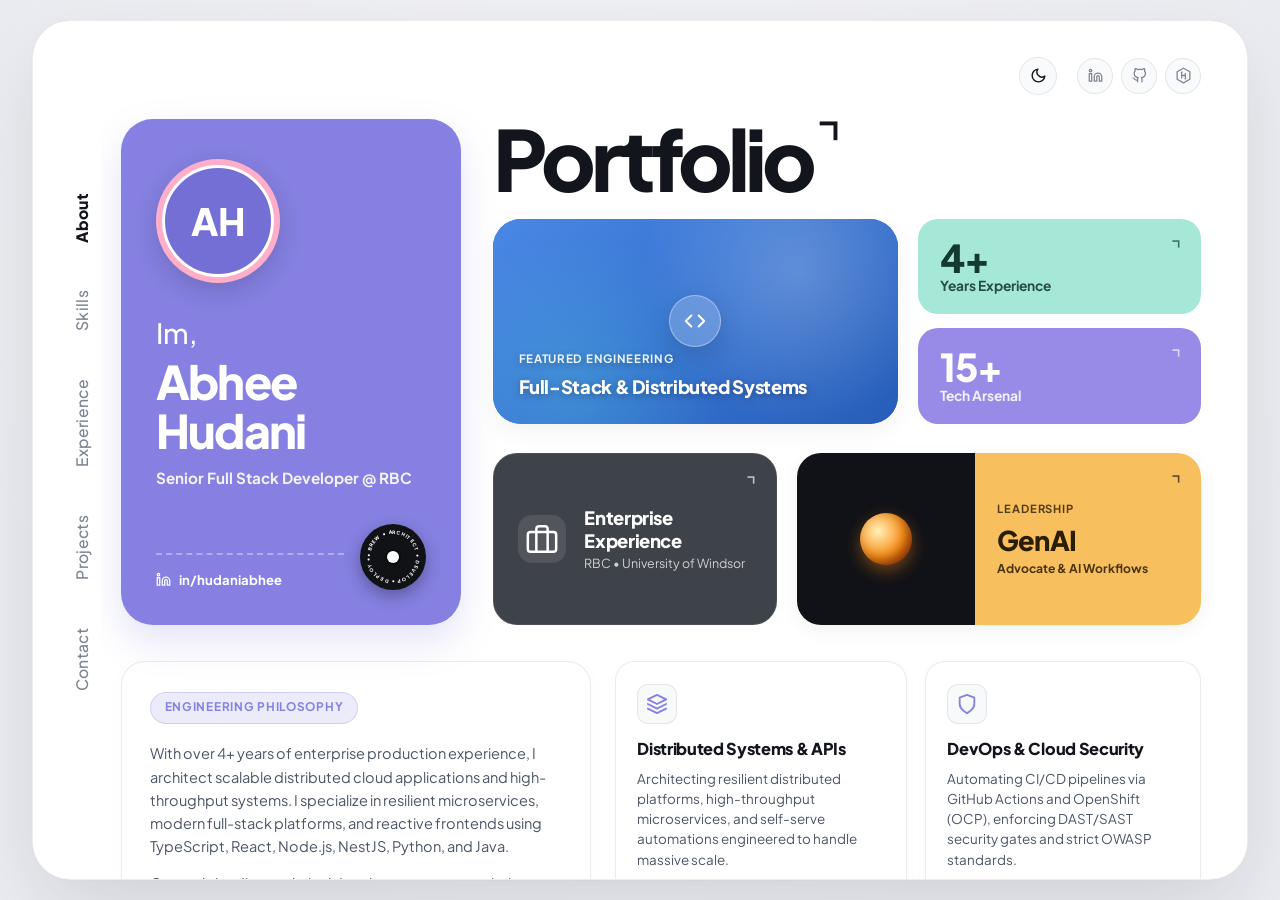
==== index.html @ 09b118ee "feat: add HackerRank profile link and badge across site and documentation" ====
<!DOCTYPE html>
<html lang="en" data-theme="light">

<head>
  <meta charset="UTF-8">
  <meta name="viewport" content="width=device-width, initial-scale=1.0">
  <title>Abhee Hudani | Senior Full Stack Developer &amp; Cloud Architect</title>
  <meta name="description"
    content="Senior Full Stack Developer at RBC specializing in TypeScript/JavaScript, Python &amp; Java, building resilient architectures with React, NestJS, Node.js, and GenAI.">
  <meta name="keywords"
    content="Abhee Hudani, Senior Full Stack Developer, RBC, JavaScript, TypeScript, Python, Java, React, NestJS, Node.js, Next.js, React Native, Expo, Spring Boot, AWS, OCP, GenAI, Portfolio">
  <meta name="author" content="Abhee Hudani">
  <meta name="theme-color" content="#eaebf0">

  <!-- Indexing & Robots Directives -->
  <meta name="robots" content="index, follow, max-image-preview:large, max-snippet:-1, max-video-preview:-1">
  <meta name="googlebot" content="index, follow">
  <meta name="google-site-verification" content="r7Oj7GMQ4J60oRsqwlWJ5gAlSkff29bNvekAiJ1TY_Y">

  <!-- Geographic & Localization Meta (Local SEO: Toronto, ON, Canada) -->
  <meta name="geo.region" content="CA-ON">
  <meta name="geo.placename" content="Toronto">
  <meta name="geo.position" content="43.6532;-79.3832">
  <meta name="ICBM" content="43.6532, -79.3832">

  <!-- Security & Referrer Policy -->
  <meta name="referrer" content="strict-origin-when-cross-origin">

  <!-- Canonical URL -->
  <link rel="canonical" href="https://novartus.github.io/">

  <!-- Favicons & Manifest -->
  <link rel="icon" type="image/x-icon" href="favicon.ico">
  <link rel="apple-touch-icon" href="static/og.png">
  <link rel="manifest" href="manifest.json">

  <!-- Open Graph / Facebook / LinkedIn / WhatsApp -->
  <meta property="og:site_name" content="Abhee Hudani Portfolio">
  <meta property="og:locale" content="en_US">
  <meta property="og:title" content="Abhee Hudani | Senior Full Stack Developer &amp; Cloud Architect">
  <meta property="og:description"
    content="Senior Full Stack Developer at RBC specializing in TypeScript/JavaScript, Python &amp; Java. Expert in React, NestJS, Node.js, distributed systems, and GenAI.">
  <meta property="og:type" content="website">
  <meta property="og:url" content="https://novartus.github.io/">
  <meta property="og:image" content="https://novartus.github.io/static/og.png">
  <meta property="og:image:secure_url" content="https://novartus.github.io/static/og.png">
  <meta property="og:image:type" content="image/png">
  <meta property="og:image:width" content="1200">
  <meta property="og:image:height" content="551">
  <meta property="og:image:alt" content="Abhee Hudani - Senior Full Stack Developer Portfolio">

  <!-- Twitter Card -->
  <meta name="twitter:card" content="summary_large_image">
  <meta property="twitter:domain" content="novartus.github.io">
  <meta property="twitter:url" content="https://novartus.github.io/">
  <meta name="twitter:title" content="Abhee Hudani | Senior Full Stack Developer &amp; Cloud Architect">
  <meta name="twitter:description"
    content="Senior Full Stack Developer at RBC specializing in TypeScript/JavaScript, Python &amp; Java. Expert in React, NestJS, Node.js, distributed systems, and GenAI.">
  <meta name="twitter:image" content="https://novartus.github.io/static/og.png">
  <meta name="twitter:image:alt" content="Abhee Hudani - Senior Full Stack Developer Portfolio">

  <!-- Stylesheet -->
  <link rel="stylesheet" href="css/styles.css">

  <!-- Structured Data (JSON-LD Schemas) -->
  <script type="application/ld+json">
    [
      {
        "@context": "https://schema.org",
        "@type": "Person",
        "@id": "https://novartus.github.io/#person",
        "name": "Abhee Hudani",
        "givenName": "Abhee",
        "familyName": "Hudani",
        "url": "https://novartus.github.io",
        "image": "https://novartus.github.io/static/og.png",
        "jobTitle": "Senior Full Stack Developer",
        "description": "Senior Full Stack Developer at RBC specializing in TypeScript/JavaScript, Python & Java, building resilient architectures with React, NestJS, Node.js, and GenAI.",
        "worksFor": {
          "@type": "Organization",
          "name": "Royal Bank of Canada",
          "url": "https://www.rbc.com"
        },
        "alumniOf": {
          "@type": "CollegeOrUniversity",
          "name": "University of Windsor",
          "url": "https://www.uwindsor.ca"
        },
        "address": {
          "@type": "PostalAddress",
          "addressLocality": "Toronto",
          "addressRegion": "ON",
          "addressCountry": "CA"
        },
        "homeLocation": {
          "@type": "Place",
          "name": "Toronto, Ontario, Canada"
        },
        "knowsAbout": [
          "JavaScript",
          "TypeScript",
          "Python",
          "Java",
          "React",
          "NestJS",
          "Node.js",
          "React Native",
          "Expo",
          "Next.js",
          "Spring Boot",
          "Flask",
          "AWS",
          "OCP",
          "Docker",
          "Kubernetes",
          "GenAI",
          "Gemini Nano",
          "MySQL",
          "PostgreSQL",
          "MongoDB",
          "Redis",
          "REST APIs",
          "GraphQL",
          "Android Health Connect"
        ],
        "sameAs": [
          "https://github.com/novartus",
          "https://linkedin.com/in/hudaniabhee",
          "https://www.hackerrank.com/profile/Novartus"
        ]
      },
      {
        "@context": "https://schema.org",
        "@type": "WebSite",
        "@id": "https://novartus.github.io/#website",
        "name": "Abhee Hudani | Senior Full Stack Developer",
        "url": "https://novartus.github.io",
        "description": "Portfolio of Abhee Hudani, Senior Full Stack Developer at RBC specializing in scalable enterprise platforms, cloud architecture, and on-device AI.",
        "publisher": {
          "@id": "https://novartus.github.io/#person"
        }
      },
      {
        "@context": "https://schema.org",
        "@type": "ProfilePage",
        "@id": "https://novartus.github.io/#profilepage",
        "url": "https://novartus.github.io",
        "name": "Abhee Hudani - Portfolio",
        "mainEntity": {
          "@id": "https://novartus.github.io/#person"
        }
      },
      {
        "@context": "https://schema.org",
        "@type": "BreadcrumbList",
        "itemListElement": [
          {
            "@type": "ListItem",
            "position": 1,
            "name": "About",
            "item": "https://novartus.github.io/#about"
          },
          {
            "@type": "ListItem",
            "position": 2,
            "name": "Skills",
            "item": "https://novartus.github.io/#skills"
          },
          {
            "@type": "ListItem",
            "position": 3,
            "name": "Experience",
            "item": "https://novartus.github.io/#experience"
          },
          {
            "@type": "ListItem",
            "position": 4,
            "name": "Projects",
            "item": "https://novartus.github.io/#projects"
          },
          {
            "@type": "ListItem",
            "position": 5,
            "name": "Contact",
            "item": "https://novartus.github.io/#contact"
          }
        ]
      },
      {
        "@context": "https://schema.org",
        "@type": "ItemList",
        "name": "Featured Engineering Projects",
        "itemListElement": [
          {
            "@type": "ListItem",
            "position": 1,
            "item": {
              "@type": "SoftwareApplication",
              "name": "Odin-Eye",
              "url": "https://odin-eye.netlify.app/",
              "operatingSystem": "Android",
              "applicationCategory": "HealthApplication",
              "description": "Centralized personal health hub for Android aggregating live biometrics from wearables and Health Connect with on-device Gemini Nano AI coaching.",
              "author": {
                "@id": "https://novartus.github.io/#person"
              }
            }
          },
          {
            "@type": "ListItem",
            "position": 2,
            "item": {
              "@type": "WebApplication",
              "name": "KyberFlow Pro",
              "url": "https://kyberflow.netlify.app/",
              "applicationCategory": "ProductivityApplication",
              "description": "Collaborative task management tool for enterprise remote teams featuring real-time websocket updates, Redux state, and offline support.",
              "author": {
                "@id": "https://novartus.github.io/#person"
              }
            }
          },
          {
            "@type": "ListItem",
            "position": 3,
            "item": {
              "@type": "WebApplication",
              "name": "Hermex",
              "url": "https://hermex-terminal.netlify.app/",
              "applicationCategory": "FinanceApplication",
              "description": "Institutional-grade, zero-backend market analytics and high-frequency trading terminal running 100% client-side with real-time sub-100ms L2 limit order book matching, Kyle's Lambda slippage, and Web Worker quant simulations.",
              "author": {
                "@id": "https://novartus.github.io/#person"
              }
            }
          }
        ]
      }
    ]
  </script>

  <!-- Performance & Fonts Preconnect / DNS-Prefetch -->
  <link rel="preconnect" href="https://fonts.googleapis.com">
  <link rel="preconnect" href="https://fonts.gstatic.com" crossorigin>
  <link rel="dns-prefetch" href="https://fonts.googleapis.com">
  <link rel="dns-prefetch" href="https://fonts.gstatic.com">
  <link
    href="https://fonts.googleapis.com/css2?family=Inter:wght@300;400;500;600;700;800&family=Plus+Jakarta+Sans:wght@500;600;700;800;900&display=swap"
    rel="stylesheet">
</head>

<body>
  <!-- Accessibility Skip Link -->
  <a href="#app-viewport" class="skip-to-content">Skip to content</a>

  <div class="app-stage">
    <div class="app-board">

      <!-- ==========================================================================
           SEAMLESS LEFT VERTICAL NAVIGATION (NO BORDERS, NO BACKGROUND - EXACT REFERENCE)
           ========================================================================== -->
      <aside class="seamless-sidebar" aria-label="Section Navigation">
        <nav class="seamless-nav">
          <a href="#about" class="nav-vertical-link active" data-view="view-about" role="tab"
            aria-selected="true">About</a>
          <a href="#skills" class="nav-vertical-link" data-view="view-skills" role="tab"
            aria-selected="false">Skills</a>
          <a href="#experience" class="nav-vertical-link" data-view="view-experience" role="tab"
            aria-selected="false">Experience</a>
          <a href="#projects" class="nav-vertical-link" data-view="view-projects" role="tab"
            aria-selected="false">Projects</a>
          <a href="#contact" class="nav-vertical-link" data-view="view-contact" role="tab"
            aria-selected="false">Contact</a>
        </nav>
      </aside>

      <!-- Mobile Floating Header -->
      <header class="mobile-app-header">
        <div class="mobile-brand">
          <span class="monogram-text">AH</span>
          <span class="mobile-name">Abhee Hudani</span>
        </div>
        <div class="mobile-header-actions">
          <button class="theme-toggle mobile-theme-btn" aria-label="Toggle theme">
            <svg class="sun-icon" width="18" height="18" viewBox="0 0 24 24" fill="none" stroke="currentColor"
              stroke-width="2">
              <circle cx="12" cy="12" r="5"></circle>
              <line x1="12" y1="1" x2="12" y2="3"></line>
              <line x1="12" y1="21" x2="12" y2="23"></line>
              <line x1="4.22" y1="4.22" x2="5.64" y2="5.64"></line>
              <line x1="18.36" y1="18.36" x2="19.78" y2="19.78"></line>
              <line x1="1" y1="12" x2="3" y2="12"></line>
              <line x1="21" y1="12" x2="23" y2="12"></line>
            </svg>
            <svg class="moon-icon" width="18" height="18" viewBox="0 0 24 24" fill="none" stroke="currentColor"
              stroke-width="2">
              <path d="M21 12.79A9 9 0 1 1 11.21 3 7 7 0 0 0 21 12.79z"></path>
            </svg>
          </button>
          <a href="https://linkedin.com/in/hudaniabhee" target="_blank" rel="me noopener noreferrer"
            class="eyebrow-social-btn" aria-label="LinkedIn">
            <svg width="15" height="15" viewBox="0 0 24 24" fill="none" stroke="currentColor" stroke-width="2"
              stroke-linecap="round" stroke-linejoin="round">
              <path d="M16 8a6 6 0 0 1 6 6v7h-4v-7a2 2 0 0 0-2-2 2 2 0 0 0-2 2v7h-4v-7a6 6 0 0 1 6-6z"></path>
              <rect x="2" y="9" width="4" height="12"></rect>
              <circle cx="4" cy="4" r="2"></circle>
            </svg>
          </a>
          <a href="https://github.com/novartus" target="_blank" rel="me noopener noreferrer" class="eyebrow-social-btn"
            aria-label="GitHub">
            <svg width="15" height="15" viewBox="0 0 24 24" fill="none" stroke="currentColor" stroke-width="2"
              stroke-linecap="round" stroke-linejoin="round">
              <path
                d="M9 19c-5 1.5-5-2.5-7-3m14 6v-3.87a3.37 3.37 0 0 0-.94-2.61c3.14-.35 6.44-1.54 6.44-7A5.44 5.44 0 0 0 20 4.77 5.07 5.07 0 0 0 19.91 1S18.73.65 16 2.48a13.38 13.38 0 0 0-7 0C6.27.65 5.09 1 5.09 1A5.07 5.07 0 0 0 5 4.77a5.44 5.44 0 0 0-1.5 3.78c0 5.42 3.3 6.61 6.44 7A3.37 3.37 0 0 0 9 18.13V22">
              </path>
            </svg>
          </a>
          <a href="https://www.hackerrank.com/profile/Novartus" target="_blank" rel="me noopener noreferrer"
            class="eyebrow-social-btn" aria-label="HackerRank" title="HackerRank Profile">
            <svg width="17" height="17" viewBox="0 0 24 24" fill="none" stroke="currentColor" stroke-width="1.8"
              stroke-linecap="round" stroke-linejoin="round">
              <path d="M12 1.7 L21 6.8 V17.2 L12 22.4 L3 17.2 V6.8 Z"></path>
              <path d="M9.4 6 L11.1 7.7 H10.3 V11.1 H13.7 V8.6 H15.4 V16.3 H16.3 L14.6 18 L12.9 16.3 H13.7 V12.9 H10.3 V16.3 H8.6 V7.7 H7.7 Z" fill="currentColor" stroke="none"></path>
            </svg>
          </a>
        </div>
      </header>

      <!-- ==========================================================================
           RIGHT CONTENT WORKSPACE (SCROLLABLE VIEWPORT)
           ========================================================================== -->
      <main class="app-viewport" id="app-viewport">

        <!-- ========================================================================
             VIEW 1: ABOUT (OVERVIEW - Directly Inspired by Reference Composition)
             ======================================================================== -->
        <section class="view-panel active" id="view-about" role="tabpanel" aria-labelledby="tab-about">
          <div class="view-container">

            <!-- Top Eyebrow Section Pill & Utility Controls -->
            <div class="view-eyebrow-row">
              <div class="eyebrow-right">
                <button class="theme-toggle" id="theme-toggle" aria-label="Toggle Light and Dark Theme">
                  <svg class="sun-icon" xmlns="http://www.w3.org/2000/svg" viewBox="0 0 24 24" fill="none"
                    stroke="currentColor" stroke-width="2" stroke-linecap="round" stroke-linejoin="round">
                    <circle cx="12" cy="12" r="5"></circle>
                    <line x1="12" y1="1" x2="12" y2="3"></line>
                    <line x1="12" y1="21" x2="12" y2="23"></line>
                    <line x1="4.22" y1="4.22" x2="5.64" y2="5.64"></line>
                    <line x1="18.36" y1="18.36" x2="19.78" y2="19.78"></line>
                    <line x1="1" y1="12" x2="3" y2="12"></line>
                    <line x1="21" y1="12" x2="23" y2="12"></line>
                    <line x1="4.22" y1="19.78" x2="5.64" y2="18.36"></line>
                    <line x1="18.36" y1="5.64" x2="19.78" y2="4.22"></line>
                  </svg>
                  <svg class="moon-icon" xmlns="http://www.w3.org/2000/svg" viewBox="0 0 24 24" fill="none"
                    stroke="currentColor" stroke-width="2" stroke-linecap="round" stroke-linejoin="round">
                    <path d="M21 12.79A9 9 0 1 1 11.21 3 7 7 0 0 0 21 12.79z"></path>
                  </svg>
                </button>

                <div class="eyebrow-socials">
                  <a href="https://linkedin.com/in/hudaniabhee" target="_blank" rel="me noopener noreferrer"
                    class="eyebrow-social-btn" aria-label="LinkedIn">
                    <svg width="15" height="15" viewBox="0 0 24 24" fill="none" stroke="currentColor" stroke-width="2"
                      stroke-linecap="round" stroke-linejoin="round">
                      <path d="M16 8a6 6 0 0 1 6 6v7h-4v-7a2 2 0 0 0-2-2 2 2 0 0 0-2 2v7h-4v-7a6 6 0 0 1 6-6z"></path>
                      <rect x="2" y="9" width="4" height="12"></rect>
                      <circle cx="4" cy="4" r="2"></circle>
                    </svg>
                  </a>
                  <a href="https://github.com/novartus" target="_blank" rel="me noopener noreferrer"
                    class="eyebrow-social-btn" aria-label="GitHub">
                    <svg width="15" height="15" viewBox="0 0 24 24" fill="none" stroke="currentColor" stroke-width="2"
                      stroke-linecap="round" stroke-linejoin="round">
                      <path
                        d="M9 19c-5 1.5-5-2.5-7-3m14 6v-3.87a3.37 3.37 0 0 0-.94-2.61c3.14-.35 6.44-1.54 6.44-7A5.44 5.44 0 0 0 20 4.77 5.07 5.07 0 0 0 19.91 1S18.73.65 16 2.48a13.38 13.38 0 0 0-7 0C6.27.65 5.09 1 5.09 1A5.07 5.07 0 0 0 5 4.77a5.44 5.44 0 0 0-1.5 3.78c0 5.42 3.3 6.61 6.44 7A3.37 3.37 0 0 0 9 18.13V22">
                      </path>
                    </svg>
                  </a>
                  <a href="https://www.hackerrank.com/profile/Novartus" target="_blank" rel="me noopener noreferrer"
                    class="eyebrow-social-btn" aria-label="HackerRank" title="HackerRank Profile">
                    <svg width="17" height="17" viewBox="0 0 24 24" fill="none" stroke="currentColor" stroke-width="1.8"
                      stroke-linecap="round" stroke-linejoin="round">
                      <path d="M12 1.7 L21 6.8 V17.2 L12 22.4 L3 17.2 V6.8 Z"></path>
                      <path d="M9.4 6 L11.1 7.7 H10.3 V11.1 H13.7 V8.6 H15.4 V16.3 H16.3 L14.6 18 L12.9 16.3 H13.7 V12.9 H10.3 V16.3 H8.6 V7.7 H7.7 Z" fill="currentColor" stroke="none"></path>
                    </svg>
                  </a>
                </div>
              </div>
            </div>

            <!-- Main Layout Grid: Left Profile Card + Right Bento Grid -->
            <div class="overview-main-grid">

              <!-- Left Hero Profile Card (Lilac / Purple Signature from Reference) -->
              <div class="overview-profile-card">
                <div class="profile-card-header">
                  <div class="avatar-concentric-wrap">
                    <div class="avatar-ring-outer">
                      <div class="avatar-ring-inner">
                        <span class="avatar-monogram" aria-label="Abhee Hudani">AH</span>
                      </div>
                    </div>
                  </div>
                </div>

                <div class="profile-card-content">
                  <span class="profile-greeting">Im,</span>
                  <h1 class="profile-name">Abhee<br>Hudani</h1>
                  <p class="profile-designation">Senior Full Stack Developer @ RBC</p>
                </div>

                <div class="profile-card-footer">
                  <div class="profile-footer-left">
                    <div class="profile-dashed-line"></div>
                    <a href="https://linkedin.com/in/hudaniabhee" target="_blank" rel="me noopener noreferrer"
                      class="profile-email-badge" aria-label="LinkedIn Profile">
                      <svg width="15" height="15" viewBox="0 0 24 24" fill="none" stroke="currentColor" stroke-width="2"
                        stroke-linecap="round" stroke-linejoin="round">
                        <path d="M16 8a6 6 0 0 1 6 6v7h-4v-7a2 2 0 0 0-2-2 2 2 0 0 0-2 2v7h-4v-7a6 6 0 0 1 6-6z"></path>
                        <rect x="2" y="9" width="4" height="12"></rect>
                        <circle cx="4" cy="4" r="2"></circle>
                      </svg>
                      <span>in/hudaniabhee</span>
                    </a>
                  </div>

                  <!-- Rotating Circular Vinyl Disc Record Badge from Reference -->
                  <div class="rotating-vinyl-badge" aria-hidden="true">
                    <div class="vinyl-disc">
                      <svg class="stamp-svg" viewBox="0 0 100 100">
                        <path id="vinylStampPath" d="M 50, 50 m -35, 0 a 35,35 0 1,1 70,0 a 35,35 0 1,1 -70,0"
                          fill="none" />
                        <text>
                          <textPath href="#vinylStampPath" startOffset="0%">
                            • BREW • ARCHITECT • DEVELOP • DEPLOY •
                          </textPath>
                        </text>
                      </svg>
                      <div class="vinyl-center-hole"></div>
                    </div>
                  </div>
                </div>
              </div>

              <!-- Right Column: Editorial Title + Bento Cards -->
              <div class="overview-content-column">

                <!-- Grand Editorial Header -->
                <div class="overview-editorial-header">
                  <div class="editorial-title-row">
                    <h2 class="editorial-title">Portfolio<span class="title-arrow-symbol switch-tab-btn"
                        data-view="view-projects" role="button" aria-label="View Projects">⌝</span></h2>
                  </div>
                </div>

                <!-- Flowing Bento Highlights Grid (Matching Reference Geometry) -->
                <div class="overview-bento-grid">

                  <!-- Bento Item 1: Large Visual Showcase Card (like the Flamingo card in reference) -->
                  <div class="bento-showcase-card switch-tab-btn" data-view="view-projects" role="button"
                    aria-label="Explore Projects">
                    <div class="corner-bracket-arrow">⌝</div>
                    <div class="showcase-visual-bg">
                      <div class="showcase-badge-center">
                        <div class="showcase-code-pill" aria-hidden="true">
                          <svg width="22" height="22" viewBox="0 0 24 24" fill="none" stroke="currentColor"
                            stroke-width="2.2" stroke-linecap="round" stroke-linejoin="round">
                            <polyline points="16 18 22 12 16 6"></polyline>
                            <polyline points="8 6 2 12 8 18"></polyline>
                          </svg>
                        </div>
                      </div>
                    </div>
                    <div class="showcase-card-footer">
                      <span class="showcase-tag">Featured Engineering</span>
                      <h3 class="showcase-title">Full-Stack &amp; Distributed Systems</h3>
                    </div>
                  </div>

                  <!-- Bento Item 2: Stacked Stat Cards (Mint & Purple) -->
                  <div class="bento-stats-column">
                    <!-- Stat Card A: 4+ Years Experience (Mint) -->
                    <button class="bento-stat-card card-mint switch-tab-btn" data-view="view-experience"
                      aria-label="Experience">
                      <div class="corner-bracket-arrow">⌝</div>
                      <div class="stat-inner-content">
                        <span class="bento-large-number" id="bento-exp-stat">4+</span>
                        <span class="bento-stat-label">Years Experience</span>
                      </div>
                    </button>

                    <!-- Stat Card B: 15+ Arsenal (Purple) -->
                    <button class="bento-stat-card card-purple switch-tab-btn" data-view="view-skills"
                      aria-label="Skills">
                      <div class="corner-bracket-arrow">⌝</div>
                      <div class="stat-inner-content">
                        <span class="bento-large-number">15+</span>
                        <span class="bento-stat-label">Tech Arsenal</span>
                      </div>
                    </button>
                  </div>

                  <!-- Bento Item 3: Dark Charcoal Employer Card (like Apple / Clients card in reference) -->
                  <button class="bento-client-card switch-tab-btn" data-view="view-experience"
                    aria-label="Royal Bank of Canada">
                    <div class="corner-bracket-arrow">⌝</div>
                    <div class="client-icon-wrap">
                      <svg width="34" height="34" viewBox="0 0 24 24" fill="none" stroke="currentColor"
                        stroke-width="1.75" stroke-linecap="round" stroke-linejoin="round">
                        <rect x="2" y="7" width="20" height="14" rx="2" ry="2"></rect>
                        <path d="M16 21V5a2 2 0 0 0-2-2h-4a2 2 0 0 0-2 2v16"></path>
                      </svg>
                    </div>
                    <div class="client-text-block">
                      <h3 class="client-card-title">Enterprise Experience</h3>
                      <p class="client-card-sub">RBC &bull; University of Windsor</p>
                    </div>
                  </button>

                  <!-- Bento Item 4: Dual Split Card (Black with 3D Sphere + Warm Golden Amber) -->
                  <div class="bento-dual-card switch-tab-btn" data-view="view-about" role="button"
                    aria-label="GenAI Advocate">
                    <div class="corner-bracket-arrow">⌝</div>
                    <div class="dual-black-segment">
                      <div class="sphere-3d" aria-hidden="true"></div>
                    </div>
                    <div class="dual-amber-segment">
                      <span class="dual-badge-pill">Leadership</span>
                      <h3 class="dual-amber-number">GenAI</h3>
                      <p class="dual-amber-label">Advocate &amp; AI Workflows</p>
                    </div>
                  </div>

                </div>

              </div>

            </div>

            <!-- Bottom Story & Focus Pillars Grid -->
            <div class="about-extended-grid">

              <!-- Main Narrative Card -->
              <div class="about-narrative-card">
                <div class="narrative-pill">Engineering Philosophy</div>
                <p>
                  With over <span id="exp-years">4+</span> years of enterprise production experience, I architect
                  scalable distributed cloud applications and high-throughput systems. I specialize in resilient
                  microservices, modern full-stack platforms, and reactive frontends using TypeScript, React, Node.js,
                  NestJS, Python, and Java.
                </p>
                <p>
                  Currently leading technical development across mission-critical enterprise platforms at <strong>Royal
                    Bank of Canada (RBC)</strong>, my work spans architecture, DevOps CI/CD automation, and strict OWASP
                  security standards. As an active <strong>GenAI Advocate</strong>, I champion AI-augmented workflows,
                  developer tooling, and modern web innovation.
                </p>
                <div class="narrative-footer-stats">
                  <div class="narrative-stat-item">
                    <span class="stat-value">4+ Yrs</span>
                    <span class="stat-desc">Production</span>
                  </div>
                  <div class="narrative-stat-item">
                    <span class="stat-value">Full Stack</span>
                    <span class="stat-desc">Cloud &amp; APIs</span>
                  </div>
                  <div class="narrative-stat-item">
                    <span class="stat-value">GenAI</span>
                    <span class="stat-desc">Advocate</span>
                  </div>
                </div>
              </div>

              <!-- 4 Mini Bento Focus Pillars -->
              <div class="about-pillars-grid">
                <div class="about-pillar-card">
                  <div class="pillar-icon">
                    <svg width="22" height="22" viewBox="0 0 24 24" fill="none" stroke="currentColor" stroke-width="2"
                      stroke-linecap="round" stroke-linejoin="round">
                      <polygon points="12 2 2 7 12 12 22 7 12 2"></polygon>
                      <polyline points="2 17 12 22 22 17"></polyline>
                      <polyline points="2 12 12 17 22 12"></polyline>
                    </svg>
                  </div>
                  <h4>Distributed Systems &amp; APIs</h4>
                  <p>Architecting resilient distributed platforms, high-throughput microservices, and self-serve
                    automations engineered to handle massive scale.</p>
                  <div class="pillar-tags">
                    <span class="pillar-tag">Distributed Systems</span>
                    <span class="pillar-tag">High-Scale APIs</span>
                  </div>
                </div>

                <div class="about-pillar-card">
                  <div class="pillar-icon">
                    <svg width="22" height="22" viewBox="0 0 24 24" fill="none" stroke="currentColor" stroke-width="2"
                      stroke-linecap="round" stroke-linejoin="round">
                      <path d="M12 22s8-4 8-10V5l-8-3-8 3v7c0 6 8 10 8 10z"></path>
                    </svg>
                  </div>
                  <h4>DevOps &amp; Cloud Security</h4>
                  <p>Automating CI/CD pipelines via GitHub Actions and OpenShift (OCP), enforcing DAST/SAST security
                    gates and strict OWASP standards.</p>
                  <div class="pillar-tags">
                    <span class="pillar-tag">OpenShift (OCP)</span>
                    <span class="pillar-tag">CI/CD &amp; OWASP</span>
                  </div>
                </div>

                <div class="about-pillar-card">
                  <div class="pillar-icon">
                    <svg width="22" height="22" viewBox="0 0 24 24" fill="none" stroke="currentColor" stroke-width="2"
                      stroke-linecap="round" stroke-linejoin="round">
                      <path
                        d="M12 2v4M12 18v4M4.93 4.93l2.83 2.83M16.24 16.24l2.83 2.83M2 12h4M18 12h4M4.93 19.07l2.83-2.83M16.24 7.76l2.83-2.83">
                      </path>
                    </svg>
                  </div>
                  <h4>GenAI Workflows &amp; Tooling</h4>
                  <p>Championing generative AI adoption and LLM developer tooling across teams to accelerate engineering
                    velocity and workflow automation.</p>
                  <div class="pillar-tags">
                    <span class="pillar-tag">GenAI Workflows</span>
                    <span class="pillar-tag">LLM Tooling</span>
                  </div>
                </div>

                <div class="about-pillar-card">
                  <div class="pillar-icon">
                    <svg width="22" height="22" viewBox="0 0 24 24" fill="none" stroke="currentColor" stroke-width="2"
                      stroke-linecap="round" stroke-linejoin="round">
                      <path d="M17 21v-2a4 4 0 0 0-4-4H5a4 4 0 0 0-4 4v2"></path>
                      <circle cx="9" cy="7" r="4"></circle>
                      <path d="M23 21v-2a4 4 0 0 0-3-3.87"></path>
                      <path d="M16 3.13a4 4 0 0 1 0 7.75"></path>
                    </svg>
                  </div>
                  <h4>Quality &amp; Custodianship</h4>
                  <p>Serving as application custodian upholding strict SonarQube zero-debt benchmarks, WCAG 2.1 AA
                    accessibility, and team mentorship.</p>
                  <div class="pillar-tags">
                    <span class="pillar-tag">SonarQube</span>
                    <span class="pillar-tag">WCAG 2.1 AA</span>
                  </div>
                </div>
              </div>

            </div>

          </div>
        </section>

        <!-- ========================================================================
             VIEW 2: SKILLS (TECHNICAL ARSENAL)
             ======================================================================== -->
        <section class="view-panel" id="view-skills" role="tabpanel" aria-labelledby="tab-skills">
          <div class="view-container">

            <div class="view-section-header">
              <h2 class="view-title">Skills<span class="title-arrow-symbol">⌝</span></h2>
              <p class="view-subtitle">Core languages, enterprise frameworks, distributed databases, and cloud
                infrastructure engineered for production reliability.</p>
            </div>

            <div class="skills-bento-grid">

              <!-- Card 1: Frontend Architecture -->
              <div class="skill-bento-card skill-card-frontend">
                <div class="skill-card-top">
                  <div class="skill-icon-circle icon-frontend">
                    <svg width="24" height="24" viewBox="0 0 24 24" fill="none" stroke="currentColor" stroke-width="2"
                      stroke-linecap="round" stroke-linejoin="round">
                      <rect x="2" y="3" width="20" height="14" rx="2" ry="2"></rect>
                      <line x1="8" y1="21" x2="16" y2="21"></line>
                      <line x1="12" y1="17" x2="12" y2="21"></line>
                    </svg>
                  </div>
                  <span class="skill-domain-pill">Client &amp; Mobile</span>
                </div>
                <h3>Frontend &amp; Mobile</h3>
                <p class="skill-domain-desc">Building resilient, accessible, and high-performance web and mobile
                  applications.</p>
                <div class="skill-pill-tags">
                  <span>React</span>
                  <span>React Native</span>
                  <span>Expo</span>
                  <span>TypeScript</span>
                  <span>JavaScript</span>
                  <span>Next.js</span>
                  <span>Tailwind CSS</span>
                  <span>Framer Motion</span>
                </div>
              </div>

              <!-- Card 2: Backend Systems -->
              <div class="skill-bento-card skill-card-backend">
                <div class="skill-card-top">
                  <div class="skill-icon-circle icon-backend">
                    <svg width="24" height="24" viewBox="0 0 24 24" fill="none" stroke="currentColor" stroke-width="2"
                      stroke-linecap="round" stroke-linejoin="round">
                      <rect x="2" y="2" width="20" height="8" rx="2" ry="2"></rect>
                      <rect x="2" y="14" width="20" height="8" rx="2" ry="2"></rect>
                      <line x1="6" y1="6" x2="6.01" y2="6"></line>
                      <line x1="6" y1="18" x2="6.01" y2="18"></line>
                    </svg>
                  </div>
                  <span class="skill-domain-pill">Server &amp; Data Tier</span>
                </div>
                <h3>Backend Systems</h3>
                <p class="skill-domain-desc">Architecting scalable microservices, secure APIs, and transactional data
                  pipelines.</p>
                <div class="skill-pill-tags">
                  <span>Node.js</span>
                  <span>NestJS</span>
                  <span>Java</span>
                  <span>Spring Boot</span>
                  <span>Python</span>
                  <span>Flask</span>
                  <span>MySQL</span>
                  <span>MSSQL</span>
                  <span>MongoDB</span>
                  <span>PostgreSQL</span>
                  <span>Redis</span>
                  <span>GraphQL</span>
                </div>
              </div>

              <!-- Card 3: DevOps & Cloud -->
              <div class="skill-bento-card skill-card-devops">
                <div class="skill-card-top">
                  <div class="skill-icon-circle icon-devops">
                    <svg width="24" height="24" viewBox="0 0 24 24" fill="none" stroke="currentColor" stroke-width="2"
                      stroke-linecap="round" stroke-linejoin="round">
                      <path d="M18 10h-1.26A8 8 0 1 0 9 20h9a5 5 0 0 0 0-10z"></path>
                    </svg>
                  </div>
                  <span class="skill-domain-pill">Cloud &amp; Infrastructure</span>
                </div>
                <h3>DevOps &amp; Cloud</h3>
                <p class="skill-domain-desc">Enterprise CI/CD automation, container orchestration, and multi-cloud
                  reliability.</p>
                <div class="skill-pill-tags">
                  <span>Docker</span>
                  <span>Kubernetes</span>
                  <span>OCP (OpenShift)</span>
                  <span>AWS</span>
                  <span>Azure</span>
                  <span>Terraform</span>
                  <span>CI/CD Pipelines</span>
                </div>
              </div>

            </div>

          </div>
        </section>

        <!-- ========================================================================
             VIEW 3: EXPERIENCE (CAREER MILESTONES)
             ======================================================================== -->
        <section class="view-panel" id="view-experience" role="tabpanel" aria-labelledby="tab-experience">
          <div class="view-container">

            <div class="view-section-header">
              <h2 class="view-title">Experience<span class="title-arrow-symbol">⌝</span></h2>
              <p class="view-subtitle">A chronological record of architecting financial technology, modernization
                initiatives, and engineering leadership.</p>
            </div>

            <div class="experience-bento-list">

              <!-- Role 1: Senior Full Stack Developer (RBC) -->
              <article class="milestone-bento-card current-role">
                <div class="milestone-header">
                  <div class="milestone-title-group">
                    <div class="milestone-role-row">
                      <h3 class="milestone-role">Senior Full Stack Developer</h3>
                      <span class="milestone-status-badge">
                        <span class="status-pulse-dot"></span> Present
                      </span>
                    </div>
                    <div class="milestone-company-row">
                      <span class="milestone-company-tag">Royal Bank of Canada (RBC)</span>
                      <span class="milestone-dates"><time datetime="2023-09">September 2023</time> – Present</span>
                    </div>
                  </div>
                  <div class="milestone-corner-icon" aria-hidden="true">
                    <svg width="20" height="20" viewBox="0 0 24 24" fill="none" stroke="currentColor" stroke-width="2">
                      <polygon
                        points="12 2 15.09 8.26 22 9.27 17 14.14 18.18 21.02 12 17.77 5.82 21.02 7 14.14 2 9.27 8.91 8.26 12 2">
                      </polygon>
                    </svg>
                  </div>
                </div>

                <div class="milestone-highlights-bar">
                  <span class="highlight-chip">Compliance &amp; Audit Systems</span>
                  <span class="highlight-chip">GitHub Actions CI/CD</span>
                  <span class="highlight-chip">GenAI Advocate</span>
                  <span class="highlight-chip">DAST/SAST Security</span>
                </div>

                <ul class="milestone-bullets">
                  <li>
                    <strong>Compliance &amp; Audit Architecture:</strong> Combine architectural leadership with hands-on
                    development of complex features across mission-critical compliance and audit platforms, driving
                    self-serve automation across RBC.
                  </li>
                  <li>
                    <strong>DevOps &amp; Security:</strong> Manage CI/CD pipelines (GitHub Actions) and enforce
                    enterprise security standards via DAST/SAST scanning and strict access policy management.
                  </li>
                  <li>
                    <strong>Quality &amp; Compliance:</strong> Enforce strict code compliance via SonarQube and
                    comprehensive test cases, serving as application custodian and mentoring the team.
                  </li>
                  <li>
                    <strong>Innovation &amp; GenAI:</strong> Act as a <strong>GenAI Advocate</strong>, championing the
                    integration of artificial intelligence and modern tooling into enterprise software workflows.
                  </li>
                </ul>

                <div class="milestone-footer-tags">
                  <span>React</span>
                  <span>TypeScript</span>
                  <span>Node.js</span>
                  <span>Java</span>
                  <span>OCP</span>
                  <span>Docker</span>
                  <span>GitHub Actions</span>
                  <span>SonarQube</span>
                </div>
              </article>

              <!-- Role 2: Developer Co-op (RBC) -->
              <article class="milestone-bento-card">
                <div class="milestone-header">
                  <div class="milestone-title-group">
                    <div class="milestone-role-row">
                      <h3 class="milestone-role">Developer Co-op</h3>
                    </div>
                    <div class="milestone-company-row">
                      <span class="milestone-company-tag">Royal Bank of Canada (RBC)</span>
                      <span class="milestone-dates"><time datetime="2023-01">January 2023</time> – <time
                          datetime="2023-08">August 2023</time></span>
                    </div>
                  </div>
                </div>

                <div class="milestone-highlights-bar">
                  <span class="highlight-chip">NSIS Installer Automation</span>
                  <span class="highlight-chip">Spring Boot to Node Migration</span>
                  <span class="highlight-chip">OWASP Standards</span>
                </div>

                <ul class="milestone-bullets">
                  <li>
                    <strong>Self-Serve Automation:</strong> Engineered a streamlined NSIS installer for an
                    Electron/React application, consolidating ~38k files into a single executable to significantly
                    reduce installation time.
                  </li>
                  <li>
                    <strong>Backend Migration:</strong> Spearheaded the migration from Java Spring Boot to
                    Node.js/Express.js, creating a secure server architecture adherent to OWASP best practices.
                  </li>
                  <li>
                    <strong>Infrastructure Modernization:</strong> Led the critical transition from deprecated
                    Electron.js and React.js versions to modern iterations, improving long-term maintainability.
                  </li>
                  <li>
                    <strong>Accessibility &amp; UX:</strong> Implemented comprehensive accessibility features including
                    keyboard navigation and shortcuts to enhance user inclusivity.
                  </li>
                </ul>

                <div class="milestone-footer-tags">
                  <span>Electron.js</span>
                  <span>React.js</span>
                  <span>Node.js</span>
                  <span>Express</span>
                  <span>NSIS</span>
                  <span>OWASP</span>
                </div>
              </article>

              <!-- Role 3: Web Developer (University of Windsor) -->
              <article class="milestone-bento-card">
                <div class="milestone-header">
                  <div class="milestone-title-group">
                    <div class="milestone-role-row">
                      <h3 class="milestone-role">Web Developer</h3>
                    </div>
                    <div class="milestone-company-row">
                      <span class="milestone-company-tag">University of Windsor</span>
                      <span class="milestone-dates"><time datetime="2022-06">June 2022</time> – <time
                          datetime="2022-08">August 2022</time></span>
                    </div>
                  </div>
                </div>

                <ul class="milestone-bullets">
                  <li>
                    <strong>JAMStack Overhaul:</strong> Revamped the HSLAB website using Next.js to develop a
                    high-performance JAMStack application with integrated Netlify CMS.
                  </li>
                  <li>
                    <strong>CMS Integration:</strong> Implemented a flexible CMS solution allowing for efficient content
                    editing and seamless creation of new pages without developer intervention.
                  </li>
                  <li>
                    <strong>Performance &amp; SEO:</strong> Significantly enhanced website speed and overall
                    functionality while utilizing industry-leading SEO practices to elevate online visibility.
                  </li>
                </ul>

                <div class="milestone-footer-tags">
                  <span>Next.js</span>
                  <span>JAMStack</span>
                  <span>Netlify CMS</span>
                  <span>SEO</span>
                </div>
              </article>

              <!-- Role 4: Full Stack Developer (Creole Studios) -->
              <article class="milestone-bento-card">
                <div class="milestone-header">
                  <div class="milestone-title-group">
                    <div class="milestone-role-row">
                      <h3 class="milestone-role">Full Stack Developer</h3>
                    </div>
                    <div class="milestone-company-row">
                      <span class="milestone-company-tag">Creole Studios</span>
                      <span class="milestone-dates"><time datetime="2021-05">May 2021</time> – <time
                          datetime="2021-09">September 2021</time></span>
                    </div>
                  </div>
                </div>

                <ul class="milestone-bullets">
                  <li>
                    <strong>'GLEAC' Product Launch:</strong> Collaborated on and launched a high-performance JAMStack
                    application using Next.js and Netlify CMS, focusing on optimal user experience.
                  </li>
                  <li>
                    <strong>'FriMarked' API Development:</strong> Served as primary developer for RESTful APIs using
                    NestJS and Express.js with MySQL, ensuring scalability and efficiency.
                  </li>
                  <li>
                    <strong>Performance Optimization:</strong> Expertly leveraged advanced JavaScript data structures
                    (Maps, Sets) to optimize application performance and data processing speed.
                  </li>
                </ul>

                <div class="milestone-footer-tags">
                  <span>NestJS</span>
                  <span>Express.js</span>
                  <span>MySQL</span>
                  <span>Next.js</span>
                  <span>JavaScript</span>
                </div>
              </article>

              <!-- Role 5: Full Stack Developer Intern (Creole Studios) -->
              <article class="milestone-bento-card">
                <div class="milestone-header">
                  <div class="milestone-title-group">
                    <div class="milestone-role-row">
                      <h3 class="milestone-role">Full Stack Developer Intern</h3>
                    </div>
                    <div class="milestone-company-row">
                      <span class="milestone-company-tag">Creole Studios</span>
                      <span class="milestone-dates"><time datetime="2020-06">June 2020</time> – <time
                          datetime="2020-10">October 2020</time></span>
                    </div>
                  </div>
                </div>

                <ul class="milestone-bullets">
                  <li>
                    <strong>'Mizaru' API Development:</strong> Developed robust RESTful APIs using Node.js, Express.js,
                    and PostgreSQL, serving as the backend foundation for the 'Mizaru' project.
                  </li>
                  <li>
                    <strong>Frontend Integration:</strong> Collaborated closely with the team to seamlessly integrate
                    APIs with the React.js and Redux.js frontend, ensuring optimized data flow.
                  </li>
                  <li>
                    <strong>Payment Solutions:</strong> Successfully engaged in the integration of the Stripe payment
                    gateway, facilitating secure and efficient online transactions.
                  </li>
                </ul>

                <div class="milestone-footer-tags">
                  <span>Node.js</span>
                  <span>React.js</span>
                  <span>Redux</span>
                  <span>PostgreSQL</span>
                  <span>Stripe</span>
                </div>
              </article>

            </div>

          </div>
        </section>

        <!-- ========================================================================
             VIEW 4: PROJECTS (PORTFOLIO / FEATURED WORK)
             ======================================================================== -->
        <section class="view-panel" id="view-projects" role="tabpanel" aria-labelledby="tab-projects">
          <div class="view-container">

            <div class="view-section-header">
              <h2 class="view-title">Projects<span class="title-arrow-symbol">⌝</span></h2>
              <p class="view-subtitle">High-scale applications featuring reactive architecture, enterprise security, and
                interactive data visualization.</p>
            </div>

            <div class="projects-bento-grid">

              <!-- Project 1: Flagship Odin-Eye -->
              <article class="project-bento-card project-card-featured" id="card-odineye">
                <div class="project-card-header">
                  <span class="project-eyebrow">Android Health Hub &bull; Local AI</span>
                  <a href="https://odin-eye.netlify.app/" target="_blank" rel="noopener noreferrer"
                    class="project-arrow-badge" aria-label="Visit Odin-Eye live app"
                    title="Launch Odin-Eye Live Demo">↗</a>
                </div>

                <!-- Mini App Terminal / UI Preview -->
                <div class="project-preview-frame">
                  <div class="preview-titlebar">
                    <span class="titlebar-dot dot-red"></span>
                    <span class="titlebar-dot dot-yellow"></span>
                    <span class="titlebar-dot dot-green"></span>
                    <a href="https://odin-eye.netlify.app/" target="_blank" rel="noopener noreferrer"
                      class="titlebar-url">odin-eye.netlify.app</a>
                  </div>
                  <div class="preview-body">
                    <div class="metric-pill-row">
                      <button type="button" class="status-metric-pill" id="open-odineye-modal"
                        style="cursor: pointer; border-color: var(--accent-color); color: var(--accent-color);"
                        title="View Full Architecture &amp; AI Specs">Architecture Dossier ↗</button>
                      <span class="status-metric-pill">Gemini Nano (AICore)</span>
                      <span class="status-metric-pill">Health Connect</span>
                    </div>
                  </div>
                </div>

                <div class="project-info">
                  <h3><a href="https://odin-eye.netlify.app/" target="_blank" rel="noopener noreferrer"
                      class="project-title-link">Odin-Eye</a></h3>
                  <p>A centralized personal health hub for Android aggregating live biometrics from wearables and Health
                    Connect, tracking medication routines with real-time push reminders, analyzing muscle recovery &amp;
                    sleep debt, and delivering on-device AI coaching (Gemini Nano) — 100% offline with zero cloud
                    transmission.</p>
                  <div class="project-tags-list">
                    <span>React Native</span>
                    <span>Expo</span>
                    <span>Health Connect</span>
                    <span>Gemini Nano</span>
                    <span>Native AudioTrack</span>
                    <span>AES-256</span>
                  </div>
                </div>
              </article>

              <!-- Project 2: KyberFlow Pro -->
              <article class="project-bento-card">
                <div class="project-card-header">
                  <span class="project-eyebrow">Enterprise Collaboration</span>
                  <a href="https://kyberflow.netlify.app/" target="_blank" rel="noopener noreferrer"
                    class="project-arrow-badge" aria-label="Visit KyberFlow live app"
                    title="Open KyberFlow Live Demo">↗</a>
                </div>

                <div class="project-preview-frame">
                  <div class="preview-titlebar">
                    <span class="titlebar-dot dot-red"></span>
                    <span class="titlebar-dot dot-yellow"></span>
                    <span class="titlebar-dot dot-green"></span>
                    <a href="https://kyberflow.netlify.app/" target="_blank" rel="noopener noreferrer"
                      class="titlebar-url">kyberflow.netlify.app</a>
                  </div>
                  <div class="preview-body">
                    <div class="metric-pill-row">
                      <span class="status-metric-pill">Websocket Live Sync</span>
                      <span class="status-metric-pill">Offline Support</span>
                    </div>
                  </div>
                </div>

                <div class="project-info">
                  <h3><a href="https://kyberflow.netlify.app/" target="_blank" rel="noopener noreferrer"
                      class="project-title-link">KyberFlow Pro</a></h3>
                  <p>Collaborative task management tool for enterprise remote teams featuring real-time websocket
                    updates, state management with Redux, and persistent offline support.</p>
                  <div class="project-tags-list">
                    <span>React</span>
                    <span>Firebase</span>
                    <span>Redux</span>
                    <span>WebSockets</span>
                  </div>
                </div>
              </article>

              <!-- Project 3: Hermex Terminal -->
              <article class="project-bento-card" id="card-hermex">
                <div class="project-card-header">
                  <span class="project-eyebrow">Institutional HFT &bull; Quant Terminal</span>
                  <a href="https://hermex-terminal.netlify.app/" target="_blank" rel="noopener noreferrer"
                    class="project-arrow-badge" aria-label="Visit Hermex live terminal"
                    title="Launch Hermex Live Terminal">↗</a>
                </div>

                <div class="project-preview-frame">
                  <div class="preview-titlebar">
                    <span class="titlebar-dot dot-red"></span>
                    <span class="titlebar-dot dot-yellow"></span>
                    <span class="titlebar-dot dot-green"></span>
                    <a href="https://hermex-terminal.netlify.app/" target="_blank" rel="noopener noreferrer"
                      class="titlebar-url">hermex-terminal.netlify.app</a>
                  </div>
                  <div class="preview-body">
                    <div class="metric-pill-row">
                      <button type="button" class="status-metric-pill" id="open-hermex-modal"
                        style="cursor: pointer; border-color: var(--accent-color); color: var(--accent-color);"
                        title="View Full Architecture &amp; Quant Models">Architecture Dossier ↗</button>
                      <span class="status-metric-pill">Sub-100ms L2</span>
                      <span class="status-metric-pill">Zero Backend</span>
                    </div>
                  </div>
                </div>

                <div class="project-info">
                  <h3><a href="https://hermex-terminal.netlify.app/" target="_blank" rel="noopener noreferrer"
                      class="project-title-link">Hermex Terminal</a></h3>
                  <p>Institutional-grade, zero-backend market analytics and high-frequency trading terminal running 100%
                    client-side in the browser. Streams live Binance WebSockets, offloading Kyle's Lambda slippage, VPIN
                    order flow toxicity, GARCH volatility, and Monte Carlo VaR to a dedicated background Web Worker with
                    60–120 FPS TradingView, D3, and Three.js visualizers.</p>
                  <div class="project-tags-list">
                    <span>React 19</span>
                    <span>TypeScript 5.8</span>
                    <span>Tailwind CSS v4</span>
                    <span>Web Workers</span>
                    <span>TradingView</span>
                    <span>D3.js</span>
                    <span>Three.js</span>
                    <span>WebSockets</span>
                  </div>
                </div>
              </article>

            </div>

          </div>
        </section>

        <!-- ========================================================================
             VIEW 5: CONTACT (CONNECT HUB)
             ======================================================================== -->
        <section class="view-panel" id="view-contact" role="tabpanel" aria-labelledby="tab-contact">
          <div class="view-container">

            <div class="contact-bento-hub">
              <div class="contact-hub-header">
                <h2 class="contact-main-heading">Let's build something extraordinary together.</h2>
                <p class="contact-sub-text">
                  Although I'm not actively looking for new roles, my inbox is always open. Whether you have questions
                  about high-scale distributed systems, modern full-stack architecture, GenAI workflows, or just want to
                  say hi — I'd love to
                  connect!
                </p>
              </div>

              <div class="contact-cards-row">

                <!-- Card 1: LinkedIn -->
                <a href="https://www.linkedin.com/in/hudaniabhee" target="_blank" rel="me noopener noreferrer"
                  class="contact-channel-card contact-linkedin">
                  <div class="channel-arrow">↗</div>
                  <div class="channel-icon-circle">
                    <svg width="22" height="22" viewBox="0 0 24 24" fill="none" stroke="currentColor" stroke-width="2"
                      stroke-linecap="round" stroke-linejoin="round">
                      <path d="M16 8a6 6 0 0 1 6 6v7h-4v-7a2 2 0 0 0-2-2 2 2 0 0 0-2 2v7h-4v-7a6 6 0 0 1 6-6z"></path>
                      <rect x="2" y="9" width="4" height="12"></rect>
                      <circle cx="4" r="2"></circle>
                    </svg>
                  </div>
                  <span class="channel-label">Primary Channel</span>
                  <h3>LinkedIn</h3>
                  <span class="channel-handle">in/hudaniabhee</span>
                </a>

                <!-- Card 2: GitHub -->
                <a href="https://github.com/novartus" target="_blank" rel="me noopener noreferrer"
                  class="contact-channel-card contact-github">
                  <div class="channel-arrow">↗</div>
                  <div class="channel-icon-circle">
                    <svg width="22" height="22" viewBox="0 0 24 24" fill="none" stroke="currentColor" stroke-width="2"
                      stroke-linecap="round" stroke-linejoin="round">
                      <path
                        d="M9 19c-5 1.5-5-2.5-7-3m14 6v-3.87a3.37 3.37 0 0 0-.94-2.61c3.14-.35 6.44-1.54 6.44-7A5.44 5.44 0 0 0 20 4.77 5.07 5.07 0 0 0 19.91 1S18.73.65 16 2.48a13.38 13.38 0 0 0-7 0C6.27.65 5.09 1 5.09 1A5.07 5.07 0 0 0 5 4.77a5.44 5.44 0 0 0-1.5 3.78c0 5.42 3.3 6.61 6.44 7A3.37 3.37 0 0 0 9 18.13V22">
                      </path>
                    </svg>
                  </div>
                  <span class="channel-label">Open Source</span>
                  <h3>GitHub</h3>
                  <span class="channel-handle">github.com/novartus</span>
                </a>

                <!-- Card 3: Location & Status -->
                <div class="contact-channel-card contact-meta-card">
                  <div class="channel-icon-circle">
                    <svg width="22" height="22" viewBox="0 0 24 24" fill="none" stroke="currentColor" stroke-width="2"
                      stroke-linecap="round" stroke-linejoin="round">
                      <path d="M21 10c0 7-9 13-9 13s-9-6-9-13a9 9 0 0 1 18 0z"></path>
                      <circle cx="12" cy="10" r="3"></circle>
                    </svg>
                  </div>
                  <span class="channel-label">Current Base</span>
                  <h3>Toronto, ON</h3>
                  <span class="channel-handle">Open to Connect</span>
                </div>

              </div>

              <div class="contact-cta-wrapper">
                <a href="https://www.linkedin.com/in/hudaniabhee" target="_blank" rel="me noopener noreferrer"
                  class="contact-cta-button">
                  <span>Say Hello</span>
                  <svg width="18" height="18" viewBox="0 0 24 24" fill="none" stroke="currentColor" stroke-width="2.5"
                    stroke-linecap="round" stroke-linejoin="round">
                    <line x1="7" y1="17" x2="17" y2="7"></line>
                    <polyline points="7 7 17 7 17 17"></polyline>
                  </svg>
                </a>
              </div>
            </div>

          </div>
        </section>

        <!-- App Mini Footer -->
        <footer class="app-mini-footer">
          <div class="view-container mini-footer-content">
            <p>&copy; <span id="copyright-year">2024</span> Abhee Hudani</p>
            <div class="mini-footer-socials">
              <a href="https://linkedin.com/in/hudaniabhee" target="_blank" rel="me noopener noreferrer">LinkedIn</a>
              <a href="https://github.com/novartus" target="_blank" rel="me noopener noreferrer">GitHub</a>
              <a href="https://www.hackerrank.com/profile/Novartus" target="_blank" rel="me noopener noreferrer">HackerRank</a>
            </div>
          </div>
        </footer>

      </main>

    </div>
  </div>

  <!-- ========================================================================
       ODIN-EYE ARCHITECTURAL DOSSIER MODAL
       ======================================================================== -->
  <dialog id="odineye-dialog" class="project-modal" aria-labelledby="modal-odineye-title">
    <div class="modal-header">
      <div class="modal-header-info">
        <span class="modal-eyebrow">Flagship Android Architecture</span>
        <h2 id="modal-odineye-title">Odin-Eye</h2>
        <p class="modal-header-subtitle">Centralized Personal Health Hub for Android &bull; 100% On-Device AI</p>
      </div>
      <button class="modal-close-btn" id="close-odineye-modal" aria-label="Close dialog">&times;</button>
    </div>

    <div class="modal-body">
      <!-- Section: Executive Overview -->
      <section class="modal-section">
        <p class="modal-lead-text">
          <strong>OdinEye</strong> is a centralized personal health hub for Android. It aggregates live biometrics from
          multiple wearables and Android Health Connect, tracks your medication routine with real-time reminders,
          analyzes muscle recovery and body composition, and delivers on-device AI coaching — all without sending your
          health data to the cloud.
        </p>

        <div class="modal-key-stats-row">
          <div class="modal-key-stat">
            <span class="stat-badge">🔒 100% On-Device</span>
            <span class="stat-text">Zero cloud telemetry, AES-256 encrypted security vault</span>
          </div>
          <div class="modal-key-stat">
            <span class="stat-badge">⚡ Android AICore</span>
            <span class="stat-text">Local Gemini Nano coach with native speech pipeline</span>
          </div>
          <div class="modal-key-stat">
            <span class="stat-badge">⌚ Health Connect</span>
            <span class="stat-text">Multi-wearable biometrics &amp; sleep telemetry aggregation</span>
          </div>
        </div>

        <div style="margin-top: 1.25rem; display: flex; gap: 0.75rem; flex-wrap: wrap;">
          <a href="https://odin-eye.netlify.app/" target="_blank" rel="noopener noreferrer"
            class="project-spec-link" style="text-decoration: none;">
            <span>Launch Live App</span>
            <span class="spec-arrow">↗</span>
          </a>
        </div>
      </section>

      <!-- Section: Tab Architecture -->
      <section class="modal-section">
        <h3 class="modal-section-heading">Tab Architecture &bull; What It Does</h3>
        <div class="modal-tabs-grid">
          <div class="modal-tab-item">
            <div class="tab-badge">Home</div>
            <p>Live metric cards (steps, calories, heart rate, recovery score), Sleep Architecture &amp; 7-Day Debt
              Balance card, wellness snapshot, today's medication preview, today's zen preview, AI daily insight.</p>
          </div>
          <div class="modal-tab-item">
            <div class="tab-badge">Meds</div>
            <p>Medication routine tracker with week/month calendar view, dose logging, and OS-level push notifications.
            </p>
          </div>
          <div class="modal-tab-item">
            <div class="tab-badge">Vitals</div>
            <p>Health overview — Activity / Sleep / Recovery pillar breakdown, cardio stats, 7-day sleep duration chart,
              strength telemetry.</p>
          </div>
          <div class="modal-tab-item">
            <div class="tab-badge">Body</div>
            <p>Per-muscle-group recovery analysis, hypertrophy readiness, Interactive Guided Mobility &amp; Stretching
              Timer for Fatigued Muscles, body composition (toggleable in Config).</p>
          </div>
          <div class="modal-tab-item">
            <div class="tab-badge">Zen</div>
            <p>Mindfulness &amp; breathwork sanctuary with Tactile Haptic Pacing (eyes-closed meditation), Ambient
              Binaural Audio Engine (432Hz, 40Hz Gamma, Brown noise), Dynamic Reactive Mood Face, and 7-day streak
              calendar.</p>
          </div>
          <div class="modal-tab-item">
            <div class="tab-badge">AI</div>
            <p>On-device AI health coach via Android AICore (Gemini Nano) with Voice-Activated Hands-Free Coach, live
              streaming transcription, and Gemini Cloud API fallback.</p>
          </div>
          <div class="modal-tab-item">
            <div class="tab-badge">Config</div>
            <p>Module toggles, wearable credentials, daily targets, Android Home Screen AppWidgets hub, AES-256
              encrypted security vault.</p>
          </div>
        </div>
      </section>

      <!-- Section: Key Engineering Highlights -->
      <section class="modal-section">
        <h3 class="modal-section-heading">Key Highlights &amp; Engineering Innovations</h3>
        <div class="modal-highlights-stack">

          <!-- Highlight 1 -->
          <article class="highlight-card">
            <div class="highlight-header">
              <span class="highlight-icon">🎙️</span>
              <h4>Voice-Activated Local AI Coach &amp; Interactive Transcribe</h4>
            </div>
            <ul class="highlight-bullets">
              <li><strong>On-Device Voice Pipeline (<code>OdinEyeVoiceModule</code>):</strong> Hands-free speech
                interaction utilizing Android's native <code>SpeechRecognizer</code> and <code>TextToSpeech</code> (TTS)
                — 100% offline, zero cloud transmission.</li>
              <li><strong>Interactive Transcribe Card:</strong> Real-time streaming voice transcription into an editable
                <code>TextInput</code>, allowing hands-free speaking, tap-to-correct editing, manual typing, or 1-tap
                suggested query selection.
              </li>
              <li><strong>Audio Equalizer &amp; Native Animations:</strong> 5-bar live equalizer animating dynamically
                with 100% Native Driver (<code>useNativeDriver: true</code>) without JS bridge overhead.</li>
              <li><strong>Audio Read-Aloud:</strong> Optional toggle to speak AI responses out loud automatically using
                on-device neural TTS.</li>
              <li><strong>Dual-Mode Compatibility:</strong> Runs full offline native speech in compiled Android builds
                (<code>npm run android</code>), and seamlessly supports mobile keyboard dictation (Google / Samsung
                Voice Typing) in Expo Go.</li>
            </ul>
          </article>

          <!-- Highlight 2 -->
          <article class="highlight-card">
            <div class="highlight-header">
              <span class="highlight-icon">🧘</span>
              <h4>Interactive Guided Mobility &amp; Stretching Timer</h4>
            </div>
            <ul class="highlight-bullets">
              <li><strong>De-Fatigue Composite Routine:</strong> Analyzes real-time fatigue scores across 10 muscle
                groups (Quads, Hamstrings, Chest, Lats/Back, Shoulders, Calves, Glutes, Forearms, Abs, Lower Back) and
                dynamically sequences targeted restorative stretches.</li>
              <li><strong>Full-Screen Circular Timer:</strong> Visual phase countdown ring with intelligent intervals
                (Prepare 5s &rarr; Stretch 30–45s &rarr; Switch Side 5s &rarr; Next Exercise).</li>
              <li><strong>Tactile Transitions &amp; Ambient Delta Waves:</strong> Gentle haptic pulses on phase changes
                and integrated 2Hz Delta restorative frequency soundscapes.</li>
              <li><strong>Omnipresent Access:</strong> Launch from the top banner in Body Analysis, individual muscle
                group dossier cards, or directly via one-tap action pills in AI Coach recommendations.</li>
            </ul>
          </article>

          <!-- Highlight 3 -->
          <article class="highlight-card">
            <div class="highlight-header">
              <span class="highlight-icon">🌙</span>
              <h4>Sleep Debt &amp; Sleep Architecture Balance</h4>
            </div>
            <ul class="highlight-bullets">
              <li><strong>7-Day Cumulative Sleep Debt:</strong> Computes personal sleep debt against your biological
                baseline (default 8.0h/night) with a strict zero-dummy data guarantee (calculated solely against
                recorded nights).</li>
              <li><strong>Physical Restoration (Deep Sleep):</strong> Tracks slow-wave delta sleep against the clinical
                15%–25% target for cellular turnover and human growth hormone release.</li>
              <li><strong>Cognitive Resilience (REM Sleep):</strong> Tracks paradoxical REM sleep against the clinical
                20%–25% target for emotional memory consolidation and synaptic pruning.</li>
              <li><strong>Scandinavian Bento Card:</strong> Full-width spacious bento layout with target range indicator
                brackets, status badges (Optimal, Sub-optimal, Abundant), and somatic bedtime coaching advice.</li>
            </ul>
          </article>

          <!-- Highlight 4 -->
          <article class="highlight-card">
            <div class="highlight-header">
              <span class="highlight-icon">📳</span>
              <h4>Tactile Haptic Pacing &amp; Navigation Feedback</h4>
            </div>
            <ul class="highlight-bullets">
              <li><strong>Somatic Eyes-Closed Meditation:</strong> Inhale (rising double micro-pulse), Hold (subtle
                anchor tap), and Exhale (smooth soothing release) vibration cues so you can meditate with closed eyes.
              </li>
              <li><strong>In-Chamber Toggle:</strong> Instant 📳 Haptics: ON / OFF toggle pill in the full-screen
                breathing chamber header with persistent storage.</li>
              <li><strong>Crisp Navigation Haptics:</strong> Responsive micro-vibrations (28ms) on bottom tab bar
                presses (<code>FloatingTabBar</code>) and programmatic in-app card jump links.</li>
            </ul>
          </article>

          <!-- Highlight 5 -->
          <article class="highlight-card">
            <div class="highlight-header">
              <span class="highlight-icon">📱</span>
              <h4>Android Home Screen AppWidgets (RemoteViews)</h4>
            </div>
            <ul class="highlight-bullets">
              <li><strong>Pill Reminder 4&times;2 Widget:</strong> Displays the next scheduled dose with a direct "Take"
                action button right on the Android home screen without opening the app, updating live adherence.</li>
              <li><strong>Zen Streak &amp; Vitals 4&times;2 Widget:</strong> Displays daily steps with progress bar,
                real-time/resting heart rate, current mindfulness streak, and a one-tap "Breathe" launcher.</li>
              <li><strong>Widget Hub in Settings:</strong> Live visual preview, step-by-step setup guide, and manual
                instant sync.</li>
            </ul>
          </article>

          <!-- Highlight 6 -->
          <article class="highlight-card">
            <div class="highlight-header">
              <span class="highlight-icon">🎧</span>
              <h4>Procedural Ambient Audio &amp; Binaural Beats Engine</h4>
            </div>
            <ul class="highlight-bullets">
              <li><strong>Background Sound Engine (<code>OdinAudioEngine</code>):</strong> Real-time mathematical sound
                synthesis running on a dedicated thread via native Android <code>AudioTrack</code> (44.1 kHz 16-bit
                stereo PCM) that plays continuously with the screen dimmed.</li>
              <li><strong>14 Bespoke Soundscapes:</strong>
                <div class="sub-bullets">
                  <span><strong>Binaural Beats:</strong> 40Hz Gamma (focus), 10Hz Alpha (flow), 6Hz Theta (meditation),
                    2Hz Delta (restoration).</span>
                  <span><strong>Solfeggio Frequencies:</strong> 432Hz Harmonic Peace, 528Hz Cellular Transformation,
                    639Hz Compassion.</span>
                  <span><strong>Colored Noise:</strong> Velvet Brown Noise (1/f&sup2; Brownian walk), Organic Pink
                    Noise, Tranquil White Noise.</span>
                  <span><strong>Procedural Nature:</strong> Resonant ocean waves with LFO modulation, gentle rain,
                    forest breeze, chirping birds.</span>
                </div>
              </li>
            </ul>
          </article>

          <!-- Highlight 7 -->
          <article class="highlight-card">
            <div class="highlight-header">
              <span class="highlight-icon">😊</span>
              <h4>Reactive Dynamic Mood Face</h4>
            </div>
            <ul class="highlight-bullets">
              <li>Morphing vector SVG face (<code>MoodFaceIcon</code>) across 5 emotional states (Unhappy, Sad, Normal,
                Good, Happy) paired with reactive pastel concentric ripple auras, spring bounce physics, and persistent
                daily state.</li>
            </ul>
          </article>

        </div>
      </section>

    </div>
  </dialog>

  <!-- ========================================================================
       HERMEX ARCHITECTURAL DOSSIER MODAL
       ======================================================================== -->
  <dialog id="hermex-dialog" class="project-modal" aria-labelledby="modal-hermex-title">
    <div class="modal-header">
      <div class="modal-header-info">
        <span class="modal-eyebrow">Institutional HFT &amp; Quantitative Engine</span>
        <h2 id="modal-hermex-title">Hermex Terminal</h2>
        <p class="modal-header-subtitle">Zero-Backend Institutional Market Analytics &bull; 100% Client-Side</p>
      </div>
      <button class="modal-close-btn" id="close-hermex-modal" aria-label="Close dialog">&times;</button>
    </div>

    <div class="modal-body">
      <!-- Section: Executive Overview -->
      <section class="modal-section">
        <p class="modal-lead-text">
          <strong>Hermex</strong> is an institutional-grade, zero-backend market analytics and high-frequency trading
          terminal running 100% client-side in the browser. Named after <em>Hermes</em> — the swift Greek god of
          commerce, boundaries, and trade — Hermex delivers sub-100ms real-time market microstructure analysis,
          mathematical risk models, and interactive visualizers directly from public exchange WebSockets with zero proxy
          servers or API paywalls.
        </p>

        <div class="modal-key-stats-row">
          <div class="modal-key-stat">
            <span class="stat-badge">⚡ 15–40ms Latency</span>
            <span class="stat-text">Direct Binance WebSockets (depth20@100ms, aggTrade, kline_1m)</span>
          </div>
          <div class="modal-key-stat">
            <span class="stat-badge">🧵 Dedicated Web Worker</span>
            <span class="stat-text">Off-thread VPIN, OFI, GARCH(1,1), and 10,000 Monte Carlo runs</span>
          </div>
          <div class="modal-key-stat">
            <span class="stat-badge">🏛️ 100% Client-Side</span>
            <span class="stat-text">Zero server backend required, native procedural Web Audio</span>
          </div>
        </div>

        <div style="margin-top: 1.25rem; display: flex; gap: 0.75rem; flex-wrap: wrap;">
          <a href="https://hermex-terminal.netlify.app/" target="_blank" rel="noopener noreferrer"
            class="project-spec-link" style="text-decoration: none;">
            <span>Launch Live Terminal</span>
            <span class="spec-arrow">↗</span>
          </a>
          <a href="https://github.com/novartus/Hermex" target="_blank" rel="noopener noreferrer"
            class="project-spec-link" style="text-decoration: none;">
            <svg width="15" height="15" viewBox="0 0 24 24" fill="none" stroke="currentColor" stroke-width="2"
              stroke-linecap="round" stroke-linejoin="round">
              <path
                d="M9 19c-5 1.5-5-2.5-7-3m14 6v-3.87a3.37 3.37 0 0 0-.94-2.61c3.14-.35 6.44-1.54 6.44-7A5.44 5.44 0 0 0 20 4.77 5.07 5.07 0 0 0 19.91 1S18.73.65 16 2.48a13.38 13.38 0 0 0-7 0C6.27.65 5.09 1 5.09 1A5.07 5.07 0 0 0 5 4.77a5.44 5.44 0 0 0-1.5 3.78c0 5.42 3.3 6.61 6.44 7A3.37 3.37 0 0 0 9 18.13V22">
              </path>
            </svg>
            <span>GitHub Repository</span>
            <span class="spec-arrow">↗</span>
          </a>
        </div>
      </section>

      <!-- Section: Workspaces Architecture -->
      <section class="modal-section">
        <h3 class="modal-section-heading">Workspaces &bull; Keyboard Shortcuts</h3>
        <div class="modal-tabs-grid">
          <div class="modal-tab-item">
            <div class="tab-badge">⌥ + 1 &bull; Overview</div>
            <p>Executive cockpit displaying TradingView chart, L2 depth ladder, liquidity heatmap, active tape, and
              quant KPIs in a single responsive view.</p>
          </div>
          <div class="modal-tab-item">
            <div class="tab-badge">⌥ + 2 &bull; Microstructure</div>
            <p>Deep-dive into high-frequency limit order books, bid/ask queues, and real-time order book imbalance
              metrics.</p>
          </div>
          <div class="modal-tab-item">
            <div class="tab-badge">⌥ + 3 &bull; Quant &amp; Trends</div>
            <p>D3.js interactive correlation chord networks, Pearson correlation heatmaps, Hurst exponents, and
              Sharpe/Sortino ratios.</p>
          </div>
          <div class="modal-tab-item">
            <div class="tab-badge">⌥ + 4 &bull; Algo Lab</div>
            <p>Interactive execution console with customizable slice durations, Kyle's Lambda market impact, and live
              simulated fills.</p>
          </div>
          <div class="modal-tab-item">
            <div class="tab-badge">⌥ + 5 &bull; Risk &amp; Portfolio</div>
            <p>Multi-asset position tracker, P&amp;L attribution, drawdown analysis, and Monte Carlo confidence
              intervals.</p>
          </div>
          <div class="modal-tab-item">
            <div class="tab-badge">Cmd + K &bull; Spotlight</div>
            <p>Universal command palette for instant symbol search, workspace switching, algorithm execution, and audio
              toggling.</p>
          </div>
        </div>
      </section>

      <!-- Section: Core Mathematical Models & Capabilities -->
      <section class="modal-section">
        <h3 class="modal-section-heading">Core Quantitative Models &amp; Innovations</h3>
        <div class="modal-highlights-stack">

          <!-- Highlight 1 -->
          <article class="highlight-card">
            <div class="highlight-header">
              <span class="highlight-icon">📊</span>
              <h4>VPIN Toxicity &amp; Order Flow Imbalance (OFI)</h4>
            </div>
            <ul class="highlight-bullets">
              <li><strong>Volume-Synchronized Probability of Toxicity (VPIN):</strong> Quantifies adverse selection risk
                and detects informed trader order flow imbalances across volume buckets.</li>
              <li><strong>Order Flow Imbalance (OFI):</strong> Real-time calculation of liquidity deltas at the Best Bid
                &amp; Offer (BBO) with directional pressure indicators.</li>
              <li><strong>Off-Thread Crunching:</strong> Computed inside <code>hft-worker.ts</code> via dedicated Web
                Worker to maintain rock-solid 60–120 FPS UI rendering.</li>
            </ul>
          </article>

          <!-- Highlight 2 -->
          <article class="highlight-card">
            <div class="highlight-header">
              <span class="highlight-icon">🎲</span>
              <h4>Monte Carlo Value-at-Risk &amp; GARCH(1,1) Volatility</h4>
            </div>
            <ul class="highlight-bullets">
              <li><strong>10,000 Trajectory Simulation:</strong> Off-thread simulated portfolio paths calculating 1-day
                95%/99% VaR and Expected Shortfall (CVaR).</li>
              <li><strong>GARCH(1,1) Forecasting:</strong> Rolling conditional volatility forecasting with statistical
                regime classifications (Normal, Elevated, Extreme).</li>
            </ul>
          </article>

          <!-- Highlight 3 -->
          <article class="highlight-card">
            <div class="highlight-header">
              <span class="highlight-icon">🔥</span>
              <h4>Dynamic Liquidity Heatmap &amp; Sub-100ms L2 Ladder</h4>
            </div>
            <ul class="highlight-bullets">
              <li><strong>Bookmap-Style Canvas Heatmap:</strong> High-resolution HTML5 Canvas rendering of historical
                depth density, bid/ask depth walls, and whale liquidity clusters.</li>
              <li><strong>Sub-100ms L2 Ladder:</strong> Millisecond-accurate order book ladder showing micro-price
                weighted spread, depth ratio, and cumulative volume.</li>
            </ul>
          </article>

          <!-- Highlight 4 -->
          <article class="highlight-card">
            <div class="highlight-header">
              <span class="highlight-icon">🤖</span>
              <h4>Institutional Smart Algo Execution Router</h4>
            </div>
            <ul class="highlight-bullets">
              <li><strong>Simulated Execution Strategies:</strong> Live execution of <strong>TWAP</strong>,
                <strong>VWAP</strong>, <strong>POV (15%)</strong>, and <strong>Iceberg</strong> orders.</li>
              <li><strong>Kyle's Lambda Slippage:</strong> Mathematical market impact modeling estimating price
                degradation under varying execution velocity and order sizing.</li>
            </ul>
          </article>

          <!-- Highlight 5 -->
          <article class="highlight-card">
            <div class="highlight-header">
              <span class="highlight-icon">🔊</span>
              <h4>Procedural Web Audio Engine</h4>
            </div>
            <ul class="highlight-bullets">
              <li>Harmonic sine and sawtooth synthesis via Web Audio API for whale order triggers (&gt;$100k), algo
                order fills, and toxicity alerts — zero external audio files.</li>
            </ul>
          </article>

        </div>
      </section>

    </div>
  </dialog>

  <script src="js/script.js"></script>
</body>

</html>
---- css/styles.css ----
:root {
  /* Studio Light Theme (Soft Studio Neutral Canvas) */
  --stage-bg: #eaebf0;
  --board-bg: #ffffff;
  --board-border: rgba(0, 0, 0, 0.07);
  --board-shadow: 0 30px 80px -15px rgba(22, 28, 45, 0.14), 0 0 1px rgba(0, 0, 0, 0.08);

  --bg-color: #ffffff;
  --bg-secondary: #f8f9fb;

  --text-primary: #12151b;
  --text-secondary: #4b5565;
  --text-tertiary: #7d8392;

  --accent-color: #8580E1;
  --accent-secondary: #6E68D6;
  --accent-glow: rgba(133, 128, 225, 0.16);

  --border-color: rgba(0, 0, 0, 0.08);
  --border-hover: rgba(0, 0, 0, 0.16);

  --card-bg: #ffffff;
  --card-hover: #f9fafc;

  /* Typography */
  --font-primary: 'Plus Jakarta Sans', 'Inter', -apple-system, BlinkMacSystemFont, sans-serif;
  --font-mono: ui-monospace, SFMono-Regular, Menlo, Monaco, Consolas, monospace;

  /* Reference Bento Tokens */
  --card-profile-bg: #8580E1;
  --card-profile-text: #ffffff;
  --card-mint-bg: #A5E8D8;
  --card-mint-text: #133931;
  --card-purple-bg: #988BE8;
  --card-purple-text: #ffffff;
  --card-dark-bg: #3E4249;
  --card-dark-text: #ffffff;
  --card-amber-bg: #F8BF5F;
  --card-amber-text: #2B1D04;

  /* Navigation */
  --sidebar-width: 68px;
}

[data-theme="dark"] {
  /* Studio Dark Theme (Deep Cosmic Backdrop) */
  --stage-bg: #07090e;
  --board-bg: #11141e;
  --board-border: rgba(255, 255, 255, 0.07);
  --board-shadow: 0 35px 90px -15px rgba(0, 0, 0, 0.7), 0 0 1px rgba(255, 255, 255, 0.08);

  --bg-color: #11141e;
  --bg-secondary: #171b28;

  --text-primary: #f4f5f8;
  --text-secondary: #9ea5b4;
  --text-tertiary: #8890a2;

  --accent-color: #988BE8;
  --accent-secondary: #B1A6F2;
  --accent-glow: rgba(152, 139, 232, 0.25);

  --border-color: rgba(255, 255, 255, 0.08);
  --border-hover: rgba(255, 255, 255, 0.16);

  --card-bg: #171b28;
  --card-hover: #1f2536;

  /* Reference Bento Tokens - Dark */
  --card-profile-bg: #302C63;
  --card-profile-text: #ffffff;
  --card-mint-bg: #16362F;
  --card-mint-text: #A7F3D0;
  --card-purple-bg: #3F336E;
  --card-purple-text: #E9D5FF;
  --card-dark-bg: #161820;
  --card-dark-text: #F3F4F6;
  --card-amber-bg: #3E2B0F;
  --card-amber-text: #FDE68A;
}

/* ==========================================================================
   RESET & FOUNDATIONS
   ========================================================================= */
* {
  margin: 0;
  padding: 0;
  box-sizing: border-box;
}

html, body {
  height: 100%;
  width: 100%;
  overflow: hidden;
  font-family: var(--font-primary);
  background-color: var(--stage-bg);
  color: var(--text-primary);
  line-height: 1.6;
  transition: background-color 0.35s ease, color 0.35s ease;
  -webkit-font-smoothing: antialiased;
}

/* Accessibility: Skip to Content Link */
.skip-to-content {
  position: fixed;
  top: -100px;
  left: 50%;
  transform: translateX(-50%);
  background: var(--accent-color);
  color: #ffffff;
  padding: 0.75rem 1.5rem;
  border-radius: 9999px;
  font-weight: 600;
  font-size: 0.9rem;
  text-decoration: none;
  z-index: 99999;
  box-shadow: 0 10px 25px -5px rgba(0, 0, 0, 0.3);
  transition: top 0.2s cubic-bezier(0.16, 1, 0.3, 1);
}

.skip-to-content:focus {
  top: 1.5rem;
  outline: 3px solid var(--accent-secondary);
  outline-offset: 3px;
}

/* ==========================================================================
   STUDIO APP STAGE & FLOATING BOARD (EXACT REFERENCE PRESENTATION)
   ========================================================================== */
.app-stage {
  width: 100vw;
  height: 100vh;
  display: flex;
  align-items: center;
  justify-content: center;
  padding: 2.2vh 2.5vw;
  position: relative;
  background-image: radial-gradient(circle at 50% 30%, rgba(255, 255, 255, 0.35) 0%, transparent 80%);
}

[data-theme="dark"] .app-stage {
  background-image: radial-gradient(circle at 50% 30%, rgba(255, 255, 255, 0.025) 0%, transparent 80%);
}

.app-board {
  width: 100%;
  max-width: 1420px;
  height: 100%;
  max-height: 940px;
  background: var(--board-bg);
  border: 1px solid var(--board-border);
  border-radius: 38px;
  box-shadow: var(--board-shadow);
  display: flex;
  overflow: hidden;
  position: relative;
  transition: background-color 0.35s ease, border-color 0.35s ease, box-shadow 0.35s ease;
}

/* Mobile Header (hidden on desktop) */
.mobile-app-header {
  display: none;
}

/* ==========================================================================
   SEAMLESS LEFT VERTICAL NAVIGATION (NO BORDERS, NO SEPARATE BG)
   ========================================================================== */
.seamless-sidebar {
  width: var(--sidebar-width);
  height: 100%;
  flex-shrink: 0;
  background: transparent !important;
  border: none !important;
  box-shadow: none !important;
  display: flex;
  flex-direction: column;
  justify-content: center;
  align-items: center;
  padding: 2.5rem 0 3.5rem 1.85rem;
  z-index: 50;
}

.seamless-nav {
  display: flex;
  flex-direction: column;
  gap: 2rem;
  align-items: center;
}

.nav-vertical-link {
  background: none;
  border: none;
  cursor: pointer;
  padding: 0.5rem 0.25rem;
  font-family: var(--font-primary);
  font-size: 0.98rem;
  font-weight: 500;
  color: var(--text-tertiary);
  writing-mode: vertical-rl;
  transform: rotate(180deg);
  letter-spacing: 0.02em;
  transition: all 0.25s cubic-bezier(0.16, 1, 0.3, 1);
  white-space: nowrap;
  outline: none;
  text-decoration: none;
}

.nav-vertical-link:hover {
  color: var(--text-primary);
  transform: rotate(180deg) translateY(-2px);
}

.nav-vertical-link.active {
  color: var(--text-primary);
  font-weight: 800;
}

/* ==========================================================================
   WORKSPACE VIEWPORT (SCROLLABLE INSIDE BOARD)
   ========================================================================== */
.app-viewport {
  flex: 1;
  height: 100%;
  overflow-y: auto;
  overflow-x: hidden;
  scroll-behavior: smooth;
  position: relative;
  scrollbar-width: thin;
  scrollbar-color: var(--border-hover) transparent;
}

.app-viewport::-webkit-scrollbar {
  width: 6px;
}

.app-viewport::-webkit-scrollbar-track {
  background: transparent;
}

.app-viewport::-webkit-scrollbar-thumb {
  background: var(--border-hover);
  border-radius: 10px;
}

.view-container {
  max-width: 1240px;
  margin: 0 auto;
  padding: 2.25rem 2.85rem 3.5rem 1.25rem;
}

/* View Panels Transition */
.view-panel {
  display: none;
  opacity: 0;
  transform: translateY(12px);
}

.view-panel.active {
  display: block;
  opacity: 1;
  transform: translateY(0);
  animation: viewFadeIn 0.35s cubic-bezier(0.16, 1, 0.3, 1) forwards;
}

@keyframes viewFadeIn {
  from {
    opacity: 0;
    transform: translateY(14px);
  }
  to {
    opacity: 1;
    transform: translateY(0);
  }
}

/* Eyebrow Header Row (Status & Theme Controls) */
.view-eyebrow-row {
  display: flex;
  align-items: center;
  justify-content: flex-end;
  margin-bottom: 1.5rem;
  flex-wrap: wrap;
  gap: 1rem;
}

.eyebrow-right {
  display: flex;
  align-items: center;
  gap: 1.25rem;
  margin-left: auto;
}

.view-status-live {
  display: inline-flex;
  align-items: center;
  gap: 0.55rem;
  padding: 0.4rem 1.05rem;
  border-radius: 100px;
  font-size: 0.8rem;
  font-weight: 600;
  background: var(--card-hover);
  border: 1px solid var(--border-color);
  color: var(--text-secondary);
}

.status-pulse-dot {
  width: 8px;
  height: 8px;
  border-radius: 50%;
  background: #22c55e;
  box-shadow: 0 0 8px #22c55e;
  animation: pulseGlow 2s infinite;
}

@keyframes pulseGlow {
  0%, 100% { opacity: 1; transform: scale(1); }
  50% { opacity: 0.45; transform: scale(0.85); }
}

.theme-toggle {
  width: 38px;
  height: 38px;
  border-radius: 50%;
  background: var(--card-hover);
  border: 1px solid var(--border-color);
  cursor: pointer;
  display: flex;
  align-items: center;
  justify-content: center;
  color: var(--text-primary);
  transition: all 0.25s ease;
  outline: none;
}

.theme-toggle:hover {
  border-color: var(--accent-color);
  color: var(--accent-color);
  transform: scale(1.08);
}

.sun-icon {
  display: none;
  width: 17px;
  height: 17px;
}

.moon-icon {
  display: block;
  width: 17px;
  height: 17px;
}

[data-theme="dark"] .sun-icon {
  display: block;
}

[data-theme="dark"] .moon-icon {
  display: none;
}

.eyebrow-socials {
  display: flex;
  align-items: center;
  gap: 0.5rem;
}

.eyebrow-social-btn {
  width: 36px;
  height: 36px;
  border-radius: 50%;
  display: flex;
  align-items: center;
  justify-content: center;
  color: var(--text-tertiary);
  background: var(--card-hover);
  border: 1px solid var(--border-color);
  text-decoration: none;
  transition: all 0.25s ease;
}

.eyebrow-social-btn:hover {
  color: var(--accent-color);
  border-color: var(--accent-color);
  transform: translateY(-2px);
  background: var(--card-bg);
}

/* ==========================================================================
   VIEW 1: ABOUT / OVERVIEW (EXACT REFERENCE GEOMETRY)
   ========================================================================== */
.overview-main-grid {
  display: grid;
  grid-template-columns: 340px 1fr;
  gap: 2rem;
  align-items: stretch;
  margin-bottom: 2.25rem;
}

/* Left Profile Signature Card */
.overview-profile-card {
  background: var(--card-profile-bg);
  border-radius: 32px;
  padding: 2.5rem 2.2rem 2.2rem;
  display: flex;
  flex-direction: column;
  justify-content: space-between;
  position: relative;
  overflow: hidden;
  box-shadow: 0 16px 36px rgba(133, 128, 225, 0.22);
}

.avatar-concentric-wrap {
  margin-bottom: 1.75rem;
}

.avatar-ring-outer {
  width: 124px;
  height: 124px;
  border-radius: 50%;
  background: #FFAEC9; /* Candy pink outer ring from reference */
  padding: 6px;
  display: flex;
  align-items: center;
  justify-content: center;
  box-shadow: 0 8px 24px rgba(0, 0, 0, 0.15);
}

.avatar-ring-inner {
  width: 100%;
  height: 100%;
  border-radius: 50%;
  background: #736FD4;
  border: 3px solid #ffffff;
  display: flex;
  align-items: center;
  justify-content: center;
  overflow: hidden;
  position: relative;
}

.avatar-photo {
  position: absolute;
  inset: 0;
  width: 100%;
  height: 100%;
  object-fit: cover;
  border-radius: 50%;
}

.avatar-monogram {
  font-size: 2.35rem;
  font-weight: 800;
  color: #ffffff;
  letter-spacing: -0.02em;
  line-height: 1;
  display: flex;
  align-items: center;
  justify-content: center;
  user-select: none;
}

.profile-card-content {
  margin-bottom: 2.25rem;
}

.profile-greeting {
  font-size: 1.75rem;
  font-weight: 500;
  color: #ffffff;
  display: block;
  margin-bottom: 0.1rem;
}

.profile-name {
  font-size: 2.9rem;
  font-weight: 900;
  line-height: 1.05;
  letter-spacing: -0.04em;
  color: #ffffff;
  margin: 0 0 0.75rem 0;
}

.profile-designation {
  font-size: 0.95rem;
  font-weight: 700;
  color: rgba(255, 255, 255, 0.9);
  line-height: 1.4;
}

.profile-card-footer {
  display: flex;
  align-items: flex-end;
  justify-content: space-between;
  gap: 1rem;
  margin-top: auto;
}

.profile-footer-left {
  display: flex;
  flex-direction: column;
  gap: 0.85rem;
  flex: 1;
}

.profile-dashed-line {
  width: 100%;
  border-bottom: 2px dashed rgba(255, 255, 255, 0.35);
}

.profile-email-badge {
  display: inline-flex;
  align-items: center;
  gap: 0.5rem;
  font-size: 0.82rem;
  font-weight: 700;
  color: #ffffff;
  text-decoration: none;
  transition: opacity 0.2s ease;
  white-space: nowrap;
}

.profile-email-badge:hover {
  opacity: 0.85;
}

/* Rotating Vinyl Record Badge */
.rotating-vinyl-badge {
  width: 66px;
  height: 66px;
  flex-shrink: 0;
}

.vinyl-disc {
  width: 100%;
  height: 100%;
  border-radius: 50%;
  background: #111215;
  position: relative;
  display: flex;
  align-items: center;
  justify-content: center;
  box-shadow: 0 6px 16px rgba(0, 0, 0, 0.3);
}

.vinyl-disc .stamp-svg {
  width: 100%;
  height: 100%;
  animation: spinVinyl 20s linear infinite;
}

@keyframes spinVinyl {
  from { transform: rotate(0deg); }
  to { transform: rotate(360deg); }
}

.vinyl-disc text {
  font-size: 7.2px;
  font-weight: 800;
  letter-spacing: 1.45px;
  fill: #ffffff;
}

.rotating-vinyl-badge:hover .stamp-svg {
  animation-duration: 6s;
}

.vinyl-center-hole {
  position: absolute;
  width: 12px;
  height: 12px;
  border-radius: 50%;
  background: #ffffff;
  box-shadow: 0 0 0 2px rgba(0, 0, 0, 0.4);
}

/* Right Content Column */
.overview-content-column {
  display: flex;
  flex-direction: column;
  justify-content: space-between;
}

.overview-editorial-header {
  margin-bottom: 1.25rem;
}

.editorial-title-row {
  display: flex;
  align-items: center;
}

.editorial-title {
  font-size: 5.25rem;
  font-weight: 900;
  letter-spacing: -0.06em;
  line-height: 0.95;
  color: var(--text-primary);
  margin: 0;
  display: inline-flex;
  align-items: flex-start;
}

.title-arrow-symbol {
  font-size: 3.5rem;
  font-weight: 400;
  margin-left: 0.25rem;
  color: var(--text-primary);
  cursor: pointer;
  transition: transform 0.25s ease, color 0.25s ease;
  line-height: 0.8;
}

.title-arrow-symbol:hover {
  transform: translate(3px, -3px);
  color: var(--accent-color);
}

/* Corner Bracket Symbol ⌝ for Bento Cards */
.corner-bracket-arrow {
  position: absolute;
  top: 1.15rem;
  right: 1.25rem;
  font-size: 1.4rem;
  font-weight: 300;
  line-height: 1;
  opacity: 0.7;
  transition: transform 0.25s ease, opacity 0.25s ease;
}

.bento-showcase-card:hover .corner-bracket-arrow,
.bento-stat-card:hover .corner-bracket-arrow,
.bento-client-card:hover .corner-bracket-arrow,
.bento-dual-card:hover .corner-bracket-arrow {
  transform: translate(2px, -2px);
  opacity: 1;
}

/* ==========================================================================
   BENTO GRID ARCHITECTURE (EXACT REFERENCE PROPORTIONS)
   ========================================================================== */
.overview-bento-grid {
  display: grid;
  grid-template-columns: repeat(12, 1fr);
  gap: 1.85rem 1.25rem;
  flex: 1;
}

/* Bento Item 1: Large Visual Showcase Card */
.bento-showcase-card {
  grid-column: span 7;
  min-height: 185px;
  border-radius: 28px;
  position: relative;
  overflow: hidden;
  display: flex;
  flex-direction: column;
  justify-content: flex-end;
  padding: 1.4rem 1.6rem;
  cursor: pointer;
  transition: all 0.35s cubic-bezier(0.16, 1, 0.3, 1);
  box-shadow: 0 8px 24px rgba(0, 0, 0, 0.05);
}

.bento-showcase-card:hover {
  transform: translateY(-4px);
  box-shadow: 0 16px 36px rgba(0, 0, 0, 0.1);
}

.showcase-visual-bg {
  position: absolute;
  inset: 0;
  background-color: #3B7AD9;
  background-image:
    radial-gradient(circle at 75% 25%, rgba(255, 255, 255, 0.22) 0%, transparent 45%),
    radial-gradient(circle at 20% 80%, rgba(94, 234, 212, 0.2) 0%, transparent 40%),
    linear-gradient(135deg, #4A88E5 0%, #3572D1 50%, #275DB8 100%);
  display: flex;
  align-items: center;
  justify-content: center;
}

[data-theme="dark"] .showcase-visual-bg {
  background-color: #162438;
  background-image:
    radial-gradient(circle at 75% 25%, rgba(56, 189, 248, 0.18) 0%, transparent 50%),
    radial-gradient(circle at 20% 80%, rgba(37, 99, 235, 0.16) 0%, transparent 45%),
    linear-gradient(135deg, #1C304A 0%, #152438 50%, #0F1A2A 100%);
  border: 1px solid rgba(255, 255, 255, 0.08);
}

.play-glass-pill,
.showcase-code-pill {
  width: 52px;
  height: 52px;
  border-radius: 50%;
  background: rgba(255, 255, 255, 0.2);
  backdrop-filter: blur(12px);
  -webkit-backdrop-filter: blur(12px);
  border: 1.5px solid rgba(255, 255, 255, 0.38);
  display: flex;
  align-items: center;
  justify-content: center;
  color: #ffffff;
  box-shadow: 0 8px 24px rgba(0, 0, 0, 0.15);
  transition: transform 0.25s cubic-bezier(0.16, 1, 0.3, 1), background-color 0.25s ease, border-color 0.25s ease;
}

.bento-showcase-card:hover .play-glass-pill,
.bento-showcase-card:hover .showcase-code-pill {
  transform: scale(1.1);
  background: rgba(255, 255, 255, 0.3);
  border-color: rgba(255, 255, 255, 0.6);
}

.showcase-card-footer {
  position: relative;
  z-index: 2;
  color: #ffffff;
  text-shadow: 0 2px 8px rgba(0, 0, 0, 0.35);
}

.showcase-tag {
  font-size: 0.72rem;
  font-weight: 700;
  text-transform: uppercase;
  letter-spacing: 0.06em;
  opacity: 0.9;
  display: block;
}

.showcase-title {
  font-size: 1.15rem;
  font-weight: 800;
  letter-spacing: -0.02em;
  margin-top: 0.2rem;
}

/* Bento Item 2: Stacked Stat Cards (Mint & Purple) */
.bento-stats-column {
  grid-column: span 5;
  display: flex;
  flex-direction: column;
  gap: 0.85rem;
  min-height: 185px;
}

.bento-stat-card {
  border: none;
  border-radius: 20px;
  padding: 1rem 1.4rem;
  position: relative;
  text-align: left;
  cursor: pointer;
  display: flex;
  align-items: center;
  flex: 1;
  transition: all 0.3s cubic-bezier(0.16, 1, 0.3, 1);
  font-family: inherit;
}

.bento-stat-card:hover {
  transform: translateY(-3px);
  box-shadow: 0 10px 24px rgba(0, 0, 0, 0.08);
}

.bento-stat-card.card-mint {
  background: var(--card-mint-bg);
  color: var(--card-mint-text);
}

.bento-stat-card.card-purple {
  background: var(--card-purple-bg);
  color: var(--card-purple-text);
}

.bento-large-number {
  font-size: 2.4rem;
  font-weight: 900;
  line-height: 1;
  letter-spacing: -0.04em;
  display: block;
}

.bento-stat-label {
  font-size: 0.86rem;
  font-weight: 700;
  opacity: 0.88;
}

/* Bento Item 3: Dark Charcoal Client / Employer Card */
.bento-client-card {
  grid-column: span 5;
  min-height: 155px;
  background: var(--card-dark-bg);
  color: var(--card-dark-text);
  border: 1px solid rgba(255, 255, 255, 0.08);
  border-radius: 24px;
  padding: 1.35rem 1.5rem;
  position: relative;
  display: flex;
  align-items: center;
  gap: 1.15rem;
  cursor: pointer;
  text-align: left;
  transition: all 0.3s cubic-bezier(0.16, 1, 0.3, 1);
  font-family: inherit;
}

.bento-client-card:hover {
  transform: translateY(-3px);
  box-shadow: 0 12px 28px rgba(0, 0, 0, 0.12);
}

.client-icon-wrap {
  width: 48px;
  height: 48px;
  border-radius: 14px;
  background: rgba(255, 255, 255, 0.1);
  display: flex;
  align-items: center;
  justify-content: center;
  flex-shrink: 0;
}

.client-card-title {
  font-size: 1.15rem;
  font-weight: 800;
  letter-spacing: -0.02em;
  margin-bottom: 0.2rem;
}

.client-card-sub {
  font-size: 0.78rem;
  opacity: 0.75;
  line-height: 1.35;
}

/* Bento Item 4: Dual Split Card (Black with 3D Sphere + Warm Golden Amber) */
.bento-dual-card {
  grid-column: span 7;
  min-height: 155px;
  border-radius: 24px;
  position: relative;
  overflow: hidden;
  display: flex;
  cursor: pointer;
  box-shadow: 0 6px 20px rgba(0, 0, 0, 0.05);
  transition: all 0.3s cubic-bezier(0.16, 1, 0.3, 1);
}

.bento-dual-card:hover {
  transform: translateY(-3px);
  box-shadow: 0 12px 28px rgba(0, 0, 0, 0.1);
}

.dual-black-segment {
  width: 44%;
  background: #111217;
  display: flex;
  align-items: center;
  justify-content: center;
  padding: 1rem;
}

.sphere-3d {
  width: 52px;
  height: 52px;
  border-radius: 50%;
  background: radial-gradient(circle at 35% 35%, #fff1b8 0%, #fa8c16 55%, #ad2102 100%);
  box-shadow: inset -5px -5px 12px rgba(0, 0, 0, 0.35), 0 6px 16px rgba(250, 140, 22, 0.4);
  animation: floatSphere 4s ease-in-out infinite alternate;
}

@keyframes floatSphere {
  0% { transform: translateY(0px) rotate(0deg); }
  100% { transform: translateY(-4px) rotate(12deg); }
}

.dual-amber-segment {
  width: 56%;
  background: var(--card-amber-bg);
  color: var(--card-amber-text);
  padding: 1.25rem 1.4rem;
  display: flex;
  flex-direction: column;
  justify-content: center;
}

.dual-badge-pill {
  font-size: 0.7rem;
  font-weight: 700;
  text-transform: uppercase;
  letter-spacing: 0.08em;
  opacity: 0.8;
  display: block;
  margin-bottom: 0.45rem;
}

.dual-amber-number {
  font-size: 1.7rem;
  font-weight: 900;
  letter-spacing: -0.03em;
  line-height: 1.1;
  margin-bottom: 0.2rem;
}

.dual-amber-label {
  font-size: 0.76rem;
  font-weight: 700;
  opacity: 0.85;
}

/* ==========================================================================
   EXTENDED NARRATIVE & 4 FOCUS PILLARS
   ========================================================================== */
.about-extended-grid {
  display: grid;
  grid-template-columns: 1fr 1.2fr;
  gap: 1.5rem;
  align-items: stretch;
  margin-top: 2rem;
}

.about-narrative-card {
  background: var(--card-bg);
  border: 1px solid var(--border-color);
  border-radius: 24px;
  padding: 1.85rem 1.75rem 1.5rem;
  box-shadow: 0 4px 24px rgba(0, 0, 0, 0.02);
  display: flex;
  flex-direction: column;
}

.narrative-pill {
  display: inline-block;
  align-self: flex-start;
  font-size: 0.74rem;
  font-weight: 700;
  text-transform: uppercase;
  letter-spacing: 0.06em;
  padding: 0.35rem 0.85rem;
  border-radius: 100px;
  background: var(--accent-glow);
  color: var(--accent-color);
  border: 1px solid rgba(133, 128, 225, 0.25);
  margin-bottom: 1.15rem;
}

.about-narrative-card p {
  font-size: 0.91rem;
  color: var(--text-secondary);
  line-height: 1.6;
  margin-bottom: 0.85rem;
}

.narrative-footer-stats {
  display: flex;
  align-items: center;
  justify-content: space-between;
  padding-top: 1.15rem;
  margin-top: auto;
  border-top: 1px solid var(--border-color);
  gap: 0.75rem;
}

.narrative-stat-item {
  display: flex;
  flex-direction: column;
}

.narrative-stat-item .stat-value {
  font-size: 1.05rem;
  font-weight: 800;
  color: var(--text-primary);
  letter-spacing: -0.02em;
}

.narrative-stat-item .stat-desc {
  font-size: 0.7rem;
  font-weight: 600;
  color: var(--text-tertiary);
  text-transform: uppercase;
  letter-spacing: 0.04em;
  margin-top: 0.1rem;
}

.about-pillars-grid {
  display: grid;
  grid-template-columns: repeat(2, 1fr);
  gap: 1.1rem;
}

.about-pillar-card {
  background: var(--card-bg);
  border: 1px solid var(--border-color);
  border-radius: 20px;
  padding: 1.4rem 1.35rem 1.25rem;
  box-shadow: 0 4px 18px rgba(0, 0, 0, 0.02);
  transition: all 0.3s cubic-bezier(0.16, 1, 0.3, 1);
  display: flex;
  flex-direction: column;
}

.about-pillar-card:hover {
  transform: translateY(-3px);
  border-color: var(--accent-color);
  box-shadow: 0 10px 24px rgba(0, 0, 0, 0.05);
}

.pillar-icon {
  width: 40px;
  height: 40px;
  border-radius: 11px;
  background: var(--bg-secondary);
  border: 1px solid var(--border-color);
  display: flex;
  align-items: center;
  justify-content: center;
  color: var(--accent-color);
  margin-bottom: 0.75rem;
}

.about-pillar-card h4 {
  font-size: 1.02rem;
  font-weight: 800;
  color: var(--text-primary);
  margin-bottom: 0.4rem;
  letter-spacing: -0.02em;
}

.about-pillar-card p {
  font-size: 0.84rem;
  color: var(--text-secondary);
  line-height: 1.5;
  margin: 0 0 0.85rem 0;
  flex-grow: 1;
}

.pillar-tags {
  display: flex;
  align-items: center;
  gap: 0.45rem;
  margin-top: auto;
  padding-top: 0.75rem;
  border-top: 1px dashed var(--border-color);
  flex-wrap: nowrap;
}

.pillar-tag {
  font-size: 0.71rem;
  font-weight: 600;
  padding: 0.22rem 0.55rem;
  border-radius: 6px;
  background: var(--bg-secondary);
  color: var(--text-secondary);
  border: 1px solid var(--border-color);
  white-space: nowrap;
}

/* ==========================================================================
   VIEW HEADERS (VIEWS 2, 3, 4, 5)
   ========================================================================== */
.view-section-header {
  margin-bottom: 2.5rem;
  display: flex;
  flex-direction: column;
  align-items: flex-start;
}

.view-title {
  font-size: 4.25rem;
  font-weight: 900;
  letter-spacing: -0.05em;
  color: var(--text-primary);
  line-height: 1;
  margin: 0 0 0.85rem 0;
  display: inline-flex;
  align-items: flex-start;
}

.view-subtitle {
  font-size: 1.05rem;
  color: var(--text-secondary);
  max-width: 680px;
  line-height: 1.6;
}

/* ==========================================================================
   VIEW 2: SKILLS (TECHNICAL ARSENAL) BENTO GRID
   ========================================================================== */
.skills-bento-grid {
  display: grid;
  grid-template-columns: repeat(3, 1fr);
  gap: 1.75rem;
}

.skill-bento-card {
  background: var(--card-bg);
  border: 1px solid var(--border-color);
  border-radius: 28px;
  padding: 2.25rem 2rem;
  display: flex;
  flex-direction: column;
  transition: all 0.35s cubic-bezier(0.16, 1, 0.3, 1);
  box-shadow: 0 4px 24px rgba(0, 0, 0, 0.02);
}

.skill-bento-card:hover {
  transform: translateY(-5px);
  border-color: var(--border-hover);
  box-shadow: 0 16px 36px rgba(0, 0, 0, 0.07);
}

.skill-card-top {
  display: flex;
  align-items: center;
  justify-content: space-between;
  margin-bottom: 1.5rem;
}

.skill-icon-circle {
  width: 52px;
  height: 52px;
  border-radius: 16px;
  display: flex;
  align-items: center;
  justify-content: center;
  transition: transform 0.3s ease;
}

.skill-bento-card:hover .skill-icon-circle {
  transform: scale(1.08) rotate(3deg);
}

.icon-frontend {
  background: rgba(133, 128, 225, 0.12);
  color: var(--accent-color);
  border: 1px solid rgba(133, 128, 225, 0.25);
}

.icon-backend {
  background: rgba(40, 199, 111, 0.12);
  color: #28c76f;
  border: 1px solid rgba(40, 199, 111, 0.25);
}

.icon-devops {
  background: rgba(152, 139, 232, 0.14);
  color: #8b7ec8;
  border: 1px solid rgba(152, 139, 232, 0.28);
}

.skill-domain-pill {
  font-size: 0.75rem;
  font-weight: 700;
  text-transform: uppercase;
  letter-spacing: 0.06em;
  padding: 0.35rem 0.85rem;
  border-radius: 100px;
  background: var(--bg-secondary);
  color: var(--text-secondary);
  border: 1px solid var(--border-color);
}

.skill-bento-card h3 {
  font-size: 1.35rem;
  font-weight: 800;
  color: var(--text-primary);
  margin-bottom: 0.65rem;
  letter-spacing: -0.02em;
}

.skill-domain-desc {
  font-size: 0.92rem;
  color: var(--text-secondary);
  line-height: 1.55;
  margin-bottom: 1.75rem;
  flex-grow: 1;
}

.skill-pill-tags {
  display: flex;
  flex-wrap: wrap;
  gap: 0.55rem;
}

.skill-pill-tags span {
  padding: 0.42rem 0.95rem;
  border-radius: 100px;
  font-size: 0.82rem;
  font-weight: 600;
  color: var(--text-primary);
  background: var(--bg-secondary);
  border: 1px solid var(--border-color);
  transition: all 0.2s cubic-bezier(0.16, 1, 0.3, 1);
}

.skill-pill-tags span:hover {
  transform: translateY(-2px);
  border-color: var(--accent-color);
  background: var(--card-hover);
  color: var(--accent-color);
}

/* ==========================================================================
   VIEW 3: EXPERIENCE (CAREER MILESTONES) BENTO LIST
   ========================================================================== */
.experience-bento-list {
  display: flex;
  flex-direction: column;
  gap: 1.75rem;
}

.milestone-bento-card {
  background: var(--card-bg);
  border: 1px solid var(--border-color);
  border-radius: 28px;
  padding: 2.25rem 2.5rem;
  transition: all 0.35s cubic-bezier(0.16, 1, 0.3, 1);
  box-shadow: 0 4px 24px rgba(0, 0, 0, 0.02);
}

.milestone-bento-card:hover {
  transform: translateY(-3px);
  border-color: var(--border-hover);
  box-shadow: 0 16px 36px rgba(0, 0, 0, 0.06);
}

.milestone-bento-card.current-role {
  border: 1px solid rgba(133, 128, 225, 0.32);
  background: linear-gradient(to bottom right, var(--card-bg), var(--card-hover));
}

.milestone-header {
  display: flex;
  justify-content: space-between;
  align-items: flex-start;
  gap: 1.5rem;
  margin-bottom: 1.25rem;
}

.milestone-title-group {
  display: flex;
  flex-direction: column;
  gap: 0.4rem;
  flex-grow: 1;
}

.milestone-role-row {
  display: flex;
  align-items: center;
  gap: 0.85rem;
  flex-wrap: wrap;
}

.milestone-role {
  font-size: 1.35rem;
  font-weight: 800;
  color: var(--text-primary);
  letter-spacing: -0.02em;
  margin: 0;
}

.milestone-status-badge {
  display: inline-flex;
  align-items: center;
  gap: 0.45rem;
  padding: 0.28rem 0.8rem;
  border-radius: 100px;
  font-size: 0.75rem;
  font-weight: 700;
  background: rgba(34, 197, 94, 0.12);
  color: #16a34a;
  border: 1px solid rgba(34, 197, 94, 0.28);
}

[data-theme="dark"] .milestone-status-badge {
  color: #4ade80;
  background: rgba(34, 197, 94, 0.16);
}

.milestone-company-row {
  display: flex;
  align-items: center;
  gap: 1rem;
  flex-wrap: wrap;
}

.milestone-company-tag {
  font-size: 1.02rem;
  font-weight: 700;
  color: var(--accent-color);
}

.milestone-dates {
  font-size: 0.86rem;
  font-weight: 600;
  color: var(--text-tertiary);
}

.milestone-corner-icon {
  width: 44px;
  height: 44px;
  border-radius: 14px;
  background: var(--bg-secondary);
  border: 1px solid var(--border-color);
  display: flex;
  align-items: center;
  justify-content: center;
  color: var(--accent-color);
  flex-shrink: 0;
  transition: transform 0.3s ease;
}

.milestone-bento-card:hover .milestone-corner-icon {
  transform: rotate(15deg);
}

.milestone-highlights-bar {
  display: flex;
  flex-wrap: wrap;
  gap: 0.5rem;
  margin-bottom: 1.35rem;
}

.highlight-chip {
  font-size: 0.76rem;
  font-weight: 700;
  padding: 0.32rem 0.8rem;
  border-radius: 8px;
  background: rgba(133, 128, 225, 0.08);
  color: var(--accent-color);
  border: 1px solid rgba(133, 128, 225, 0.2);
}

.milestone-bullets {
  list-style: none;
  padding: 0;
  margin: 0 0 1.5rem 0;
  display: flex;
  flex-direction: column;
  gap: 0.75rem;
}

.milestone-bullets li {
  position: relative;
  padding-left: 1.5rem;
  font-size: 0.94rem;
  color: var(--text-secondary);
  line-height: 1.6;
}

.milestone-bullets li::before {
  content: '✦';
  position: absolute;
  left: 0;
  top: 0.1rem;
  font-size: 0.75rem;
  color: var(--accent-color);
}

.milestone-bullets li strong {
  color: var(--text-primary);
  font-weight: 700;
}

.milestone-footer-tags {
  display: flex;
  flex-wrap: wrap;
  gap: 0.45rem;
  padding-top: 1.25rem;
  border-top: 1px dashed var(--border-color);
}

.milestone-footer-tags span {
  padding: 0.32rem 0.75rem;
  border-radius: 100px;
  font-size: 0.78rem;
  font-weight: 600;
  background: var(--bg-secondary);
  color: var(--text-secondary);
  border: 1px solid var(--border-color);
  transition: all 0.2s ease;
}

.milestone-footer-tags span:hover {
  border-color: var(--accent-color);
  color: var(--text-primary);
}

/* ==========================================================================
   VIEW 4: PROJECTS (FEATURED WORK) BENTO GRID
   ========================================================================== */
.projects-bento-grid {
  display: grid;
  grid-template-columns: repeat(3, 1fr);
  gap: 1.75rem;
}

.project-bento-card {
  background: var(--card-bg);
  border: 1px solid var(--border-color);
  border-radius: 28px;
  padding: 2rem;
  display: flex;
  flex-direction: column;
  transition: all 0.35s cubic-bezier(0.16, 1, 0.3, 1);
  box-shadow: 0 4px 24px rgba(0, 0, 0, 0.02);
  position: relative;
  overflow: hidden;
}

.project-bento-card:hover {
  transform: translateY(-6px);
  border-color: var(--accent-color);
  box-shadow: 0 20px 40px -10px rgba(0, 0, 0, 0.12);
}

.project-card-header {
  display: flex;
  justify-content: space-between;
  align-items: center;
  margin-bottom: 1.25rem;
}

.project-eyebrow {
  font-size: 0.76rem;
  font-weight: 700;
  text-transform: uppercase;
  letter-spacing: 0.06em;
  color: var(--accent-color);
}

.project-arrow-badge {
  width: 34px;
  height: 34px;
  border-radius: 50%;
  background: var(--bg-secondary);
  border: 1px solid var(--border-color);
  display: flex;
  align-items: center;
  justify-content: center;
  font-size: 0.95rem;
  color: var(--text-primary);
  text-decoration: none;
  cursor: pointer;
  transition: all 0.3s cubic-bezier(0.16, 1, 0.3, 1);
}

.project-title-link {
  color: inherit;
  text-decoration: none;
  transition: color 0.2s ease;
}

.project-title-link:hover {
  color: var(--accent-color);
}

.project-bento-card:hover .project-arrow-badge {
  background: var(--accent-color);
  color: #ffffff;
  border-color: var(--accent-color);
  transform: translate(2px, -2px);
}

.project-preview-frame {
  background: var(--bg-secondary);
  border: 1px solid var(--border-color);
  border-radius: 14px;
  padding: 0.95rem 1rem;
  margin-bottom: 1.5rem;
}

.preview-titlebar {
  display: flex;
  align-items: center;
  gap: 0.35rem;
  margin-bottom: 0.75rem;
}

.titlebar-dot {
  width: 8px;
  height: 8px;
  border-radius: 50%;
}

.dot-red { background: #ff5f56; }
.dot-yellow { background: #ffbd2e; }
.dot-green { background: #27c93f; }

.titlebar-url {
  font-family: var(--font-mono);
  font-size: 0.72rem;
  color: var(--text-tertiary);
  margin-left: 0.5rem;
  white-space: nowrap;
  overflow: hidden;
  text-overflow: ellipsis;
  text-decoration: none;
  transition: color 0.2s ease;
}

a.titlebar-url:hover {
  color: var(--accent-color);
}

.preview-body {
  min-height: 46px;
  display: flex;
  align-items: center;
}

.metric-pill-row {
  display: flex;
  flex-wrap: wrap;
  gap: 0.4rem;
}

.status-metric-pill {
  font-size: 0.72rem;
  font-weight: 600;
  padding: 0.28rem 0.65rem;
  border-radius: 6px;
  background: var(--card-bg);
  border: 1px solid var(--border-color);
  color: var(--text-secondary);
}

.project-info {
  display: flex;
  flex-direction: column;
  flex-grow: 1;
}

.project-info h3 {
  font-size: 1.35rem;
  font-weight: 800;
  color: var(--text-primary);
  margin-bottom: 0.65rem;
  letter-spacing: -0.02em;
}

.project-info p {
  font-size: 0.92rem;
  color: var(--text-secondary);
  line-height: 1.6;
  margin-bottom: 1.5rem;
  flex-grow: 1;
}

.project-tags-list {
  display: flex;
  flex-wrap: wrap;
  gap: 0.5rem;
  margin-top: auto;
}

.project-tags-list span {
  font-size: 0.78rem;
  font-weight: 600;
  padding: 0.35rem 0.8rem;
  border-radius: 100px;
  background: var(--accent-glow);
  color: var(--accent-color);
  border: 1px solid var(--border-color);
}

.project-spec-link {
  margin-top: 1.25rem;
  display: inline-flex;
  align-items: center;
  gap: 0.5rem;
  background: var(--bg-secondary);
  border: 1px solid var(--border-color);
  color: var(--text-primary);
  font-family: var(--font-primary);
  font-size: 0.82rem;
  font-weight: 700;
  padding: 0.6rem 1.15rem;
  border-radius: 999px;
  cursor: pointer;
  transition: all 0.25s cubic-bezier(0.16, 1, 0.3, 1);
  width: fit-content;
}

.project-spec-link:hover {
  background: var(--accent-color);
  color: #ffffff;
  border-color: var(--accent-color);
  transform: translateX(3px);
  box-shadow: 0 4px 16px var(--accent-glow);
}

.project-spec-link .spec-arrow {
  transition: transform 0.2s ease;
}

.project-spec-link:hover .spec-arrow {
  transform: translateX(3px);
}

/* ==========================================================================
   ODIN-EYE ARCHITECTURAL DOSSIER MODAL
   ========================================================================== */
dialog.project-modal {
  border: 1px solid var(--border-color);
  border-radius: 28px;
  background: var(--board-bg);
  color: var(--text-primary);
  padding: 0;
  max-width: 880px;
  width: calc(100% - 2.5rem);
  max-height: 88vh;
  box-shadow: 0 35px 90px -15px rgba(0, 0, 0, 0.5), 0 0 1px rgba(255, 255, 255, 0.1);
  margin: auto;
  overflow: hidden;
  position: fixed;
  inset: 0;
  z-index: 1000;
}

dialog.project-modal::backdrop {
  background: rgba(10, 14, 23, 0.65);
  backdrop-filter: blur(8px);
  -webkit-backdrop-filter: blur(8px);
}

.modal-header {
  position: sticky;
  top: 0;
  background: var(--board-bg);
  z-index: 10;
  padding: 1.5rem 2rem;
  border-bottom: 1px solid var(--border-color);
  display: flex;
  align-items: flex-start;
  justify-content: space-between;
  gap: 1rem;
}

.modal-header-info {
  display: flex;
  flex-direction: column;
  gap: 0.25rem;
}

.modal-eyebrow {
  font-size: 0.75rem;
  font-weight: 700;
  text-transform: uppercase;
  letter-spacing: 0.08em;
  color: var(--accent-color);
}

.modal-header h2 {
  font-size: 1.85rem;
  font-weight: 800;
  letter-spacing: -0.02em;
  margin: 0;
  color: var(--text-primary);
}

.modal-header-subtitle {
  font-size: 0.88rem;
  color: var(--text-secondary);
  margin: 0;
}

.modal-close-btn {
  width: 38px;
  height: 38px;
  border-radius: 50%;
  border: 1px solid var(--border-color);
  background: var(--bg-secondary);
  color: var(--text-primary);
  font-size: 1.4rem;
  line-height: 1;
  display: flex;
  align-items: center;
  justify-content: center;
  cursor: pointer;
  transition: all 0.2s ease;
  flex-shrink: 0;
}

.modal-close-btn:hover {
  background: var(--accent-color);
  color: #ffffff;
  border-color: var(--accent-color);
  transform: rotate(90deg);
}

.modal-body {
  padding: 2rem;
  overflow-y: auto;
  max-height: calc(88vh - 90px);
  display: flex;
  flex-direction: column;
  gap: 2.25rem;
}

.modal-section {
  display: flex;
  flex-direction: column;
  gap: 1.2rem;
}

.modal-lead-text {
  font-size: 1rem;
  line-height: 1.7;
  color: var(--text-secondary);
  margin: 0;
}

.modal-lead-text strong {
  color: var(--text-primary);
}

.modal-key-stats-row {
  display: grid;
  grid-template-columns: repeat(3, 1fr);
  gap: 1rem;
  margin-top: 0.5rem;
}

.modal-key-stat {
  background: var(--bg-secondary);
  border: 1px solid var(--border-color);
  border-radius: 16px;
  padding: 1rem 1.15rem;
  display: flex;
  flex-direction: column;
  gap: 0.4rem;
}

.stat-badge {
  font-size: 0.82rem;
  font-weight: 700;
  color: var(--accent-color);
}

.stat-text {
  font-size: 0.78rem;
  line-height: 1.45;
  color: var(--text-secondary);
}

.modal-section-heading {
  font-size: 1.15rem;
  font-weight: 800;
  letter-spacing: -0.01em;
  color: var(--text-primary);
  display: flex;
  align-items: center;
  gap: 0.5rem;
  padding-bottom: 0.5rem;
  border-bottom: 1px solid var(--border-color);
  margin: 0;
}

/* Tabs Grid */
.modal-tabs-grid {
  display: grid;
  grid-template-columns: repeat(2, 1fr);
  gap: 1rem;
}

.modal-tab-item {
  background: var(--bg-secondary);
  border: 1px solid var(--border-color);
  border-radius: 16px;
  padding: 1.15rem;
  display: flex;
  flex-direction: column;
  gap: 0.6rem;
  transition: border-color 0.2s ease;
}

.modal-tab-item:hover {
  border-color: var(--accent-color);
}

.tab-badge {
  width: fit-content;
  font-size: 0.75rem;
  font-weight: 800;
  text-transform: uppercase;
  letter-spacing: 0.06em;
  padding: 0.25rem 0.65rem;
  border-radius: 6px;
  background: var(--accent-glow);
  color: var(--accent-color);
  border: 1px solid var(--border-color);
}

.modal-tab-item p {
  font-size: 0.85rem;
  line-height: 1.55;
  color: var(--text-secondary);
  margin: 0;
}

/* Highlights Stack */
.modal-highlights-stack {
  display: flex;
  flex-direction: column;
  gap: 1.25rem;
}

.highlight-card {
  background: var(--bg-secondary);
  border: 1px solid var(--border-color);
  border-radius: 18px;
  padding: 1.35rem 1.5rem;
  display: flex;
  flex-direction: column;
  gap: 0.85rem;
  transition: all 0.2s ease;
}

.highlight-card:hover {
  border-color: var(--accent-color);
  box-shadow: 0 6px 24px rgba(0, 0, 0, 0.04);
}

.highlight-header {
  display: flex;
  align-items: center;
  gap: 0.65rem;
}

.highlight-icon {
  font-size: 1.25rem;
}

.highlight-header h4 {
  font-size: 1.05rem;
  font-weight: 800;
  color: var(--text-primary);
  margin: 0;
}

.highlight-bullets {
  margin: 0;
  padding-left: 1.25rem;
  display: flex;
  flex-direction: column;
  gap: 0.6rem;
}

.highlight-bullets li {
  font-size: 0.86rem;
  line-height: 1.6;
  color: var(--text-secondary);
}

.highlight-bullets strong {
  color: var(--text-primary);
}

.highlight-bullets code {
  font-family: var(--font-mono);
  font-size: 0.78rem;
  padding: 0.15rem 0.35rem;
  border-radius: 4px;
  background: var(--card-bg);
  border: 1px solid var(--border-color);
  color: var(--accent-color);
}

.sub-bullets {
  display: flex;
  flex-direction: column;
  gap: 0.4rem;
  margin-top: 0.5rem;
  padding-left: 0.75rem;
  border-left: 2px solid var(--border-color);
}

.sub-bullets span {
  font-size: 0.82rem;
  line-height: 1.5;
  color: var(--text-secondary);
}

@media (max-width: 768px) {
  .modal-key-stats-row {
    grid-template-columns: 1fr;
  }
  .modal-tabs-grid {
    grid-template-columns: 1fr;
  }
  .modal-header {
    padding: 1.25rem 1.25rem;
  }
  .modal-body {
    padding: 1.25rem;
  }
}

/* ==========================================================================
   VIEW 5: CONTACT (CONNECT HUB) BENTO HUB
   ========================================================================== */
.contact-bento-hub {
  background: var(--card-bg);
  border: 1px solid var(--border-color);
  border-radius: 36px;
  padding: 4.5rem 3.5rem;
  box-shadow: 0 10px 40px rgba(0, 0, 0, 0.03);
  position: relative;
  overflow: hidden;
}

.contact-hub-header {
  max-width: 680px;
  margin: 0 auto 3rem;
  text-align: center;
}

.contact-main-heading {
  font-size: 2.65rem;
  font-weight: 900;
  color: var(--text-primary);
  margin: 0 0 1rem;
  letter-spacing: -0.04em;
  line-height: 1.2;
}

.contact-sub-text {
  font-size: 1.05rem;
  color: var(--text-secondary);
  line-height: 1.65;
  margin: 0;
}

.contact-cards-row {
  display: grid;
  grid-template-columns: repeat(3, 1fr);
  gap: 1.5rem;
  max-width: 880px;
  margin: 0 auto 3rem;
}

.contact-channel-card {
  background: var(--bg-secondary);
  border: 1px solid var(--border-color);
  border-radius: 24px;
  padding: 1.85rem 1.6rem;
  text-align: left;
  position: relative;
  transition: all 0.35s cubic-bezier(0.16, 1, 0.3, 1);
  text-decoration: none;
  display: flex;
  flex-direction: column;
}

a.contact-channel-card:hover {
  transform: translateY(-4px);
  border-color: var(--accent-color);
  box-shadow: 0 14px 30px rgba(0, 0, 0, 0.08);
}

.channel-arrow {
  position: absolute;
  top: 1.25rem;
  right: 1.25rem;
  width: 32px;
  height: 32px;
  border-radius: 50%;
  background: var(--card-bg);
  border: 1px solid var(--border-color);
  display: flex;
  align-items: center;
  justify-content: center;
  font-size: 0.95rem;
  color: var(--text-secondary);
  transition: all 0.3s cubic-bezier(0.16, 1, 0.3, 1);
}

a.contact-channel-card:hover .channel-arrow {
  background: var(--accent-color);
  color: #ffffff;
  border-color: var(--accent-color);
  transform: translate(2px, -2px);
}

.channel-icon-circle {
  width: 46px;
  height: 46px;
  border-radius: 14px;
  background: var(--card-bg);
  border: 1px solid var(--border-color);
  display: flex;
  align-items: center;
  justify-content: center;
  margin-bottom: 1.15rem;
  color: var(--accent-color);
  transition: transform 0.3s ease;
}

a.contact-channel-card:hover .channel-icon-circle {
  transform: scale(1.08);
}

.channel-label {
  font-size: 0.72rem;
  font-weight: 700;
  text-transform: uppercase;
  letter-spacing: 0.06em;
  color: var(--text-tertiary);
  margin-bottom: 0.4rem;
}

.contact-channel-card h3 {
  font-size: 1.3rem;
  font-weight: 800;
  color: var(--text-primary);
  margin-bottom: 0.3rem;
  letter-spacing: -0.01em;
}

.channel-handle {
  font-size: 0.88rem;
  font-weight: 600;
  color: var(--accent-color);
}

.contact-cta-wrapper {
  text-align: center;
}

.contact-cta-button {
  display: inline-flex;
  align-items: center;
  gap: 0.75rem;
  padding: 1.15rem 2.85rem;
  font-size: 1.05rem;
  font-weight: 700;
  color: #ffffff;
  background: var(--accent-color);
  border-radius: 100px;
  text-decoration: none;
  box-shadow: 0 10px 25px -5px var(--accent-glow);
  transition: all 0.35s cubic-bezier(0.16, 1, 0.3, 1);
}

.contact-cta-button:hover {
  transform: translateY(-3px);
  background: var(--accent-secondary);
  box-shadow: 0 16px 32px -5px var(--accent-glow);
  color: #ffffff;
}

/* ==========================================================================
   MINI FOOTER
   ========================================================================== */
.app-mini-footer {
  border-top: 1px solid var(--border-color);
  padding: 2.25rem 0 1.5rem;
  margin-top: 3rem;
}

.mini-footer-content {
  display: flex;
  align-items: center;
  justify-content: space-between;
  flex-wrap: wrap;
  gap: 1rem;
  font-size: 0.88rem;
  color: var(--text-tertiary);
}

.mini-footer-socials {
  display: flex;
  gap: 1.5rem;
}

.mini-footer-socials a {
  color: var(--text-secondary);
  text-decoration: none;
  font-weight: 600;
  transition: color 0.2s ease;
}

.mini-footer-socials a:hover {
  color: var(--accent-color);
}

/* ==========================================================================
   RESPONSIVE DESIGN & MOBILE DOCKING
   ========================================================================== */
@media (max-width: 1200px) {
  .app-stage {
    padding: 1.5vh 1.5vw;
  }

  .overview-main-grid {
    grid-template-columns: 310px 1fr;
    gap: 1.5rem;
  }

  .editorial-title {
    font-size: 4.2rem;
  }
}

@media (max-width: 1024px) {
  html, body {
    overflow: auto;
    height: auto;
  }

  .app-stage {
    padding: 0;
    height: auto;
    min-height: 100vh;
  }

  .app-board {
    border-radius: 0;
    max-height: none;
    height: auto;
    border: none;
    box-shadow: none;
    flex-direction: column;
  }

  .mobile-app-header {
    display: flex;
    align-items: center;
    justify-content: space-between;
    padding: 1.1rem 1.5rem;
    background: var(--board-bg);
    border-bottom: 1px solid var(--border-color);
    position: sticky;
    top: 0;
    z-index: 100;
  }

  .mobile-brand {
    display: flex;
    align-items: center;
    gap: 0.75rem;
  }

  .mobile-brand .monogram-text {
    width: 38px;
    height: 38px;
    border-radius: 12px;
    background: var(--accent-glow);
    display: flex;
    align-items: center;
    justify-content: center;
    font-size: 1rem;
    font-weight: 900;
    color: var(--accent-color);
  }

  .mobile-name {
    font-weight: 800;
    font-size: 1.05rem;
    color: var(--text-primary);
  }

  .mobile-theme-btn {
    width: 38px;
    height: 38px;
  }

  .mobile-header-actions {
    display: flex;
    align-items: center;
    gap: 0.65rem;
  }

  /* Hide duplicate desktop eyebrow controls on mobile since they are inside the mobile header */
  .view-eyebrow-row {
    display: none !important;
  }

  /* Bottom Mobile Floating Dock (High-Visibility Accent Border & 5-Column Grid) */
  .seamless-sidebar {
    position: fixed;
    bottom: 0;
    left: 0;
    right: 0;
    width: 100%;
    height: auto;
    min-height: 58px;
    flex-direction: row;
    padding: 0.4rem 0.6rem calc(0.4rem + env(safe-area-inset-bottom, 0px));
    border-top: 2.5px solid var(--accent-color);
    background: var(--card-bg) !important;
    backdrop-filter: blur(20px) saturate(180%);
    -webkit-backdrop-filter: blur(20px) saturate(180%);
    box-shadow: 0 -4px 25px rgba(0, 0, 0, 0.12), 0 -1px 8px var(--accent-glow);
    z-index: 1000;
    display: flex;
    align-items: center;
    justify-content: center;
  }

  .seamless-nav {
    display: grid;
    grid-template-columns: repeat(5, 1fr);
    gap: 0.25rem;
    width: 100%;
    max-width: 520px;
    margin: 0 auto;
    align-items: center;
    justify-content: space-between;
  }

  .nav-vertical-link {
    writing-mode: horizontal-tb;
    transform: none;
    font-size: clamp(0.72rem, 2.7vw, 0.84rem);
    font-weight: 600;
    padding: 0.45rem 0.15rem;
    text-align: center;
    white-space: nowrap;
    border-radius: 8px;
    color: var(--text-secondary);
    display: flex;
    align-items: center;
    justify-content: center;
    min-height: 38px;
    transition: all 0.2s ease;
  }

  .nav-vertical-link:hover {
    transform: none;
    color: var(--text-primary);
  }

  .nav-vertical-link.active {
    color: var(--accent-color);
    font-weight: 800;
    background: var(--accent-glow);
  }

  .app-viewport {
    height: auto;
    overflow-y: visible;
    padding-bottom: calc(76px + env(safe-area-inset-bottom, 0px));
  }

  .view-container {
    padding: 2rem 1.25rem 3rem;
  }

  .overview-main-grid {
    grid-template-columns: 1fr;
  }

  .overview-profile-card {
    max-width: 520px;
  }

  .overview-bento-grid {
    grid-template-columns: 1fr;
    grid-template-rows: auto;
    gap: 1.25rem;
  }

  .bento-showcase-card,
  .bento-stats-column,
  .bento-client-card,
  .bento-dual-card {
    grid-column: auto;
  }

  .bento-showcase-card {
    min-height: 180px;
  }

  .about-extended-grid {
    grid-template-columns: 1fr;
  }

  .skills-bento-grid {
    grid-template-columns: 1fr;
  }

  .projects-bento-grid {
    grid-template-columns: 1fr;
  }

  .contact-cards-row {
    grid-template-columns: 1fr;
    max-width: 480px;
  }
}

@media (max-width: 640px) {
  .editorial-title {
    font-size: 3.2rem;
  }

  .profile-name {
    font-size: 2.4rem;
  }

  .view-title {
    font-size: 2.4rem;
  }

  .contact-bento-hub {
    padding: 2.5rem 1.25rem;
    border-radius: 28px;
  }

  .contact-main-heading {
    font-size: 1.85rem;
  }

  .contact-cta-button {
    width: 100%;
    justify-content: center;
  }

  .about-pillars-grid {
    grid-template-columns: 1fr;
  }

  .milestone-bento-card {
    padding: 1.75rem 1.35rem;
  }

  .milestone-header {
    flex-direction: column;
    gap: 0.75rem;
  }

  .milestone-corner-icon {
    display: none;
  }
}

@media (max-width: 380px) {
  .seamless-sidebar {
    padding-left: 0.35rem;
    padding-right: 0.35rem;
  }

  .nav-vertical-link {
    font-size: 0.69rem;
    padding: 0.35rem 0.08rem;
    letter-spacing: -0.02em;
  }
}
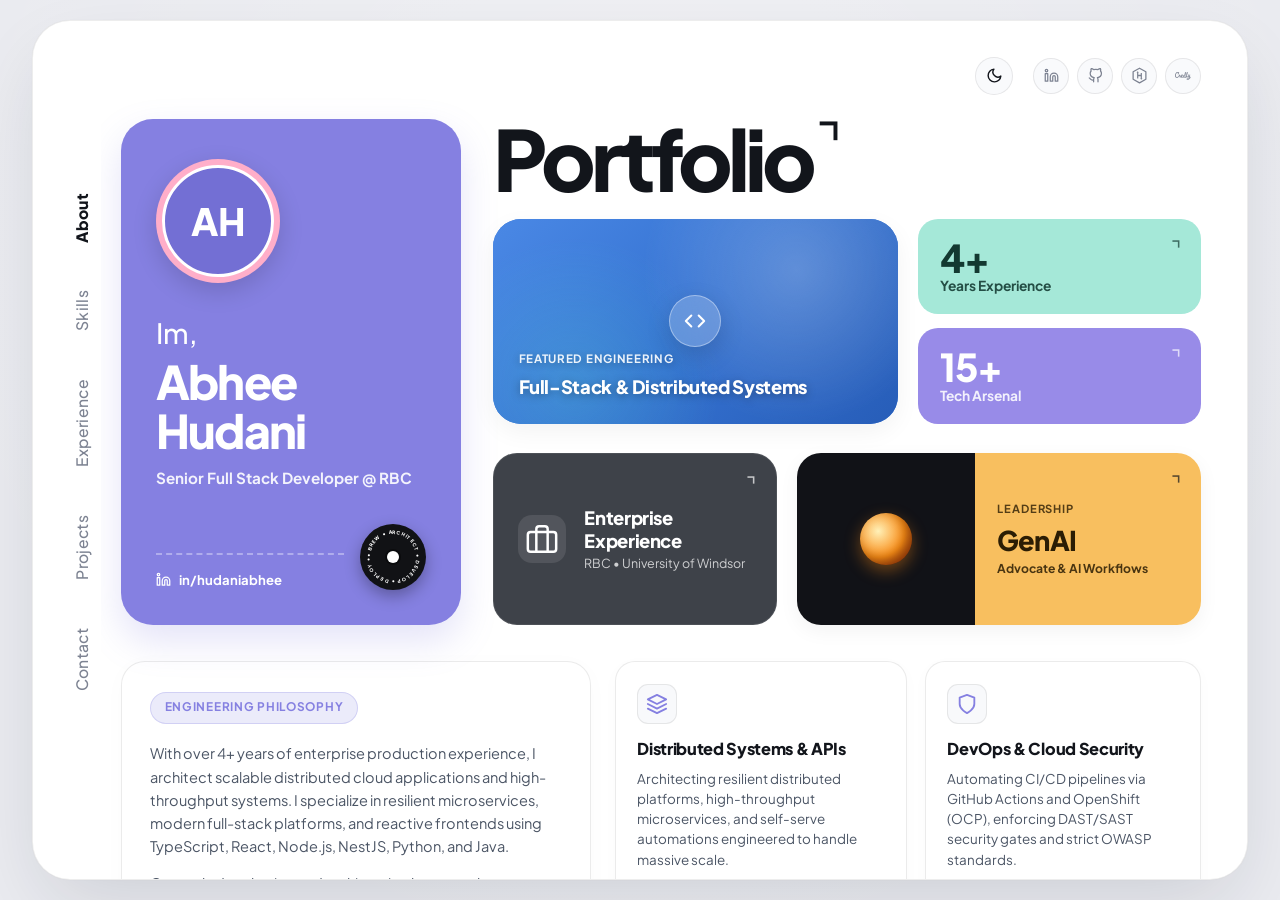
==== commit 147ad7cd: "feat: add Credly profile link and award chip styling" ====
--- a/index.html
+++ b/index.html
@@ -126,7 +126,8 @@
         "sameAs": [
           "https://github.com/novartus",
           "https://linkedin.com/in/hudaniabhee",
-          "https://www.hackerrank.com/profile/Novartus"
+          "https://www.hackerrank.com/profile/Novartus",
+          "https://www.credly.com/users/9f4fb15e-081b-4c85-a445-fd6a66c3c311"
         ]
       },
       {
@@ -323,6 +324,12 @@
               <path d="M9.4 6 L11.1 7.7 H10.3 V11.1 H13.7 V8.6 H15.4 V16.3 H16.3 L14.6 18 L12.9 16.3 H13.7 V12.9 H10.3 V16.3 H8.6 V7.7 H7.7 Z" fill="currentColor" stroke="none"></path>
             </svg>
           </a>
+          <a href="https://www.credly.com/users/9f4fb15e-081b-4c85-a445-fd6a66c3c311" target="_blank" rel="me noopener noreferrer"
+            class="eyebrow-social-btn" aria-label="Credly" title="Credly Badges &amp; Certifications">
+            <svg width="16" height="16" viewBox="0 0 24 24" fill="currentColor">
+              <path d="M23.8 13.154a.299.299 0 0 0-.101-.024.407.407 0 0 0-.202.048c-.06.028-.092.08-.127.136-.087.128-.15.268-.226.4-.107.187-.246.351-.38.515-.135.156-.286.291-.424.44-.028.027-.072.043-.107.027-.028-.016-.036-.056-.032-.088.04-.38.075-.763.123-1.138.02-.172.043-.336.063-.512.028-.247.056-.487.087-.735l.234-1.824c.02-.128.032-.372-.135-.52a.446.446 0 0 0-.233-.116.46.46 0 0 0-.254.06c-.226.16-.297.504-.365.76-.142.603-.178 1.241-.471 1.804a1.772 1.772 0 0 1-.202.316.668.668 0 0 1-.186.18.332.332 0 0 1-.246.051.365.365 0 0 1-.238-.207.871.87 0 0 1-.063-.324 4.499 4.499 0 0 1 .24-1.585c.045-.132.089-.252.104-.383.028-.156.028-.38-.114-.516-.131-.128-.337-.18-.504-.128-.194.056-.31.244-.372.392-.198.463-.25.95-.317 1.446-.044.327-.127.64-.293.926a2.717 2.717 0 0 1-.603.72c-.118.087-.222.123-.328.107a.376.376 0 0 1-.278-.208.875.875 0 0 1-.095-.315 3.361 3.36 0 0 1-.036-.616c.004-.223 0-.44.044-.658.075-.39.678-1.937.808-2.345.135-.407.262-.823.353-1.246.08-.38.123-.767.11-1.15-.007-.277-.07-.576-.288-.736a.611.61 0 0 0-.603-.048.968.968 0 0 0-.455.428 2.53 2.53 0 0 0-.226.59 12.01 12.01 0 0 0-.266 1.29c-.071.429-.138.848-.206 1.268-.06.355-.206 1.614-.261 1.88-.06.272-.175.54-.301.787-.131.268-.258.536-.408.791a.694.694 0 0 1-.175.224c-.08.06-.182.088-.27.048-.102-.048-.146-.176-.166-.292-.075-.435-.012-.875.072-1.302.083-.431.44-2.4.519-2.851.099-.532.24-1.05.285-1.59.028-.388.09-.88-.202-1.187-.115-.136-.31-.16-.44-.136-.174.036-.31.176-.388.296-.1.128-.186.28-.258.467-.115.284-.186.615-.261.91l-.032.129c-.083.383-.143.77-.186 1.162a16.95 16.948 0 0 0-.06.632c-.008.1-.016.203-.027.307 0 .08.007.168-.028.244a.304.304 0 0 1-.052.068c-.08.072-.202.06-.31.056-.557-.016-1.045.3-1.35.755-.18.252-.281.542-.39.834-.01.048-.034.1-.054.152-.051.143-.13.327-.222.511a3.037 3.037 0 0 1-.317.46 3.285 3.285 0 0 1-.384.41 1.123 1.123 0 0 1-.515.26c-.174.04-.384-.043-.543-.203a.916.916 0 0 1-.206-.54c-.004-.055-.004-.115.028-.163.05-.068.146-.072.23-.076a1.623 1.623 0 0 0 1.375-1.015c.138-.34.178-.698.122-1.046a1.193 1.193 0 0 0-.19-.48.9.9 0 0 0-.396-.323c-.293-.14-.658-.127-1.01.004-.575.232-.951.74-1.134 1.562l-.02.088c-.114.487-.23 1-.582 1.354-.127.12-.261.163-.368.143-.044-.004-.08-.04-.103-.075-.096-.16.003-.532.15-1a4.1 4.1 0 0 0 .1-.366.925.925 0 0 0-.108-.495.783.783 0 0 0-.372-.324c-.143-.064-.31-.06-.468-.06h-.047c-.044 0-.103 0-.151-.012a.215.215 0 0 1-.147-.127.485.485 0 0 1 .016-.232c.004-.02.012-.048.016-.072a.368.368 0 0 0-.162-.412.509.509 0 0 0-.468-.036.768.768 0 0 0-.364.348.769.769 0 0 0-.103.48c.04.13.07.32.043.475-.055.28-.222.51-.384.74-.04.05-.072.106-.107.16a4.96 4.96 0 0 1-.706.825c-.372.335-.804.575-1.232.67-.745.165-1.506-.06-1.91-.734-.222-.38-.32-.827-.348-1.266a5.425 5.425 0 0 1 .424-2.516c.328-.76.816-1.52 1.715-1.614.353-.04.753.083.912.4.115.23.075.506 0 .75-.072.244-.175.49-.18.75-.003.26.124.54.37.616.238.072.495-.08.634-.29.138-.21.186-.46.245-.704a6.282 6.281 0 0 1 .662-1.634c.139-.236.297-.488.254-.76a.543.543 0 0 0-.373-.415.543.543 0 0 0-.535.144c-.134.148-.206.371-.387.43-.17.06-.35-.055-.507-.134-.6-.32-1.336-.312-1.963-.048-.634.25-1.146.735-1.526 1.294C.462 8.53.098 9.508.022 10.48c-.027.34-.031.695 0 1.038.036.46.1.854.214 1.206.139.423.317.79.547 1.094.266.34.587.6.94.747.372.148.784.22 1.192.208a3.172 3.172 0 0 0 1.177-.283 4.29 4.29 0 0 0 1.026-.68c.309-.26.594-.559.84-.89.162-.224.309-.46.44-.708a4.83 4.83 0 0 0 .178-.383c.044-.104.087-.215.202-.26.056-.043.15-.02.202.013.064.04.115.075.135.135.048.116.02.232-.004.332v.012c-.028.1-.055.203-.091.303-.14.424-.238.811-.16 1.195.045.207.128.387.25.527a.84.84 0 0 0 .504.264c.246.04.51-.028.725-.132.143-.068.278-.156.397-.26.06-.06.122-.12.174-.184.044-.06.087-.147.178-.143a.15.15 0 0 1 .107.064c.028.031.04.071.06.115.23.52.776.84 1.335.84h.07c.27 0 .556-.093.79-.22.27-.14.48-.348.7-.552.02-.016.045-.04.073-.044.035-.008.07.012.099.044a.26.26 0 0 1 .047.1c.135.34.46.6.824.66a1.1 1.1 0 0 0 .99-.356c.056-.06.104-.128.167-.176.064-.044.15-.076.222-.044.107.04.135.164.182.268.107.235.357.371.615.375.289 0 .554-.148.764-.34.195-.183.353-.399.516-.61a.328.328 0 0 1 .106-.096c.04-.024.096-.028.13 0 .033.024.045.06.06.091.163.4.587.652 1.01.648.417-.004.809-.224 1.103-.516.095-.092.194-.2.32-.21.14-.017.207.114.254.22.072.142.115.238.25.338.158.116.36.152.547.1.17-.04.34-.156.47-.316.072-.088.112-.204.19-.284.092-.087.132.028.136.1.016.116.016.236.008.352-.016.236-.052.471-.08.703-.011.068-.02.136-.063.188-.06.068-.166.08-.253.064a2.898 2.898 0 0 0-.321-.028l-.14-.016c-.201-.012-.4-.036-.61-.044h-.185c-.404 0-.733.048-1.03.16-.48.187-.852.57-1.003 1.018a1.305 1.305 0 0 0-.052.64c.04.203.13.403.282.587.265.315.68.515 1.149.543.408.02.852-.064 1.292-.26.848-.367 1.482-1.094 1.696-1.95 0-.02.01-.039.023-.043.298-.104.57-.248.813-.428.245-.187.467-.399.65-.643.09-.12.174-.243.253-.37.07-.125.13-.257.202-.38a.906.906 0 0 0 .13-.316.411.411 0 0 0-.05-.328.257.257 0 0 0-.135-.124m-13.68-1.63c.017-.071.045-.14.06-.206a1.9 1.9 0 0 1 .262-.504c.04-.048.08-.1.135-.136a.246.246 0 0 1 .186-.048c.107.02.183.128.202.236.032.18-.04.396-.114.555a1.097 1.097 0 0 1-.31.415c-.06.044-.114.088-.178.116-.028.008-.063.028-.115.028h-.016c-.055 0-.114-.028-.126-.088a.827.827 0 0 1 .015-.367m4.308-.184c-.004.072-.024.148-.028.223a4.91 4.91 0 0 0 0 .779c.012.152.047.3-.016.444a1.069 1.069 0 0 1-.567.643.555.555 0 0 1-.245.056c-.02 0-.04-.004-.06-.004-.12 0-.214-.092-.265-.18a.871.87 0 0 1-.1-.272 2.129 2.129 0 0 1 .072-1.122c.08-.22.202-.435.38-.594a.874.874 0 0 1 .563-.24.31.31 0 0 1 .206.064c.04.044.06.104.056.164a.05.05 0 0 1 .004.04m6.43 4.653c-.015.044-.06.104-.08.14-.042.08-.102.163-.161.235a2.562 2.562 0 0 1-.317.304c-.238.18-.503.311-.777.387a2.025 2.025 0 0 1-.487.072h-.04a.795.795 0 0 1-.515-.18.433.433 0 0 1-.158-.25.537.537 0 0 1 .047-.305.776.776 0 0 1 .38-.383c.326-.16.682-.176 1.019-.16.139.004.265.012.4.02.107.004.218.012.325.024.056 0 .115.004.17.012.044.004.092-.004.135.008.06.004.068.036.06.076"/></path>
+            </svg>
+          </a>
         </div>
       </header>
 
@@ -386,6 +393,11 @@
                       <path d="M9.4 6 L11.1 7.7 H10.3 V11.1 H13.7 V8.6 H15.4 V16.3 H16.3 L14.6 18 L12.9 16.3 H13.7 V12.9 H10.3 V16.3 H8.6 V7.7 H7.7 Z" fill="currentColor" stroke="none"></path>
                     </svg>
                   </a>
+                  <a href="https://www.credly.com/users/9f4fb15e-081b-4c85-a445-fd6a66c3c311" target="_blank" rel="me noopener noreferrer"
+                    class="eyebrow-social-btn" aria-label="Credly" title="Credly Badges &amp; Certifications">
+                    <svg width="16" height="16" viewBox="0 0 24 24" fill="currentColor">
+                      <path d="M23.8 13.154a.299.299 0 0 0-.101-.024.407.407 0 0 0-.202.048c-.06.028-.092.08-.127.136-.087.128-.15.268-.226.4-.107.187-.246.351-.38.515-.135.156-.286.291-.424.44-.028.027-.072.043-.107.027-.028-.016-.036-.056-.032-.088.04-.38.075-.763.123-1.138.02-.172.043-.336.063-.512.028-.247.056-.487.087-.735l.234-1.824c.02-.128.032-.372-.135-.52a.446.446 0 0 0-.233-.116.46.46 0 0 0-.254.06c-.226.16-.297.504-.365.76-.142.603-.178 1.241-.471 1.804a1.772 1.772 0 0 1-.202.316.668.668 0 0 1-.186.18.332.332 0 0 1-.246.051.365.365 0 0 1-.238-.207.871.87 0 0 1-.063-.324 4.499 4.499 0 0 1 .24-1.585c.045-.132.089-.252.104-.383.028-.156.028-.38-.114-.516-.131-.128-.337-.18-.504-.128-.194.056-.31.244-.372.392-.198.463-.25.95-.317 1.446-.044.327-.127.64-.293.926a2.717 2.717 0 0 1-.603.72c-.118.087-.222.123-.328.107a.376.376 0 0 1-.278-.208.875.875 0 0 1-.095-.315 3.361 3.36 0 0 1-.036-.616c.004-.223 0-.44.044-.658.075-.39.678-1.937.808-2.345.135-.407.262-.823.353-1.246.08-.38.123-.767.11-1.15-.007-.277-.07-.576-.288-.736a.611.61 0 0 0-.603-.048.968.968 0 0 0-.455.428 2.53 2.53 0 0 0-.226.59 12.01 12.01 0 0 0-.266 1.29c-.071.429-.138.848-.206 1.268-.06.355-.206 1.614-.261 1.88-.06.272-.175.54-.301.787-.131.268-.258.536-.408.791a.694.694 0 0 1-.175.224c-.08.06-.182.088-.27.048-.102-.048-.146-.176-.166-.292-.075-.435-.012-.875.072-1.302.083-.431.44-2.4.519-2.851.099-.532.24-1.05.285-1.59.028-.388.09-.88-.202-1.187-.115-.136-.31-.16-.44-.136-.174.036-.31.176-.388.296-.1.128-.186.28-.258.467-.115.284-.186.615-.261.91l-.032.129c-.083.383-.143.77-.186 1.162a16.95 16.948 0 0 0-.06.632c-.008.1-.016.203-.027.307 0 .08.007.168-.028.244a.304.304 0 0 1-.052.068c-.08.072-.202.06-.31.056-.557-.016-1.045.3-1.35.755-.18.252-.281.542-.39.834-.01.048-.034.1-.054.152-.051.143-.13.327-.222.511a3.037 3.037 0 0 1-.317.46 3.285 3.285 0 0 1-.384.41 1.123 1.123 0 0 1-.515.26c-.174.04-.384-.043-.543-.203a.916.916 0 0 1-.206-.54c-.004-.055-.004-.115.028-.163.05-.068.146-.072.23-.076a1.623 1.623 0 0 0 1.375-1.015c.138-.34.178-.698.122-1.046a1.193 1.193 0 0 0-.19-.48.9.9 0 0 0-.396-.323c-.293-.14-.658-.127-1.01.004-.575.232-.951.74-1.134 1.562l-.02.088c-.114.487-.23 1-.582 1.354-.127.12-.261.163-.368.143-.044-.004-.08-.04-.103-.075-.096-.16.003-.532.15-1a4.1 4.1 0 0 0 .1-.366.925.925 0 0 0-.108-.495.783.783 0 0 0-.372-.324c-.143-.064-.31-.06-.468-.06h-.047c-.044 0-.103 0-.151-.012a.215.215 0 0 1-.147-.127.485.485 0 0 1 .016-.232c.004-.02.012-.048.016-.072a.368.368 0 0 0-.162-.412.509.509 0 0 0-.468-.036.768.768 0 0 0-.364.348.769.769 0 0 0-.103.48c.04.13.07.32.043.475-.055.28-.222.51-.384.74-.04.05-.072.106-.107.16a4.96 4.96 0 0 1-.706.825c-.372.335-.804.575-1.232.67-.745.165-1.506-.06-1.91-.734-.222-.38-.32-.827-.348-1.266a5.425 5.425 0 0 1 .424-2.516c.328-.76.816-1.52 1.715-1.614.353-.04.753.083.912.4.115.23.075.506 0 .75-.072.244-.175.49-.18.75-.003.26.124.54.37.616.238.072.495-.08.634-.29.138-.21.186-.46.245-.704a6.282 6.281 0 0 1 .662-1.634c.139-.236.297-.488.254-.76a.543.543 0 0 0-.373-.415.543.543 0 0 0-.535.144c-.134.148-.206.371-.387.43-.17.06-.35-.055-.507-.134-.6-.32-1.336-.312-1.963-.048-.634.25-1.146.735-1.526 1.294C.462 8.53.098 9.508.022 10.48c-.027.34-.031.695 0 1.038.036.46.1.854.214 1.206.139.423.317.79.547 1.094.266.34.587.6.94.747.372.148.784.22 1.192.208a3.172 3.172 0 0 0 1.177-.283 4.29 4.29 0 0 0 1.026-.68c.309-.26.594-.559.84-.89.162-.224.309-.46.44-.708a4.83 4.83 0 0 0 .178-.383c.044-.104.087-.215.202-.26.056-.043.15-.02.202.013.064.04.115.075.135.135.048.116.02.232-.004.332v.012c-.028.1-.055.203-.091.303-.14.424-.238.811-.16 1.195.045.207.128.387.25.527a.84.84 0 0 0 .504.264c.246.04.51-.028.725-.132.143-.068.278-.156.397-.26.06-.06.122-.12.174-.184.044-.06.087-.147.178-.143a.15.15 0 0 1 .107.064c.028.031.04.071.06.115.23.52.776.84 1.335.84h.07c.27 0 .556-.093.79-.22.27-.14.48-.348.7-.552.02-.016.045-.04.073-.044.035-.008.07.012.099.044a.26.26 0 0 1 .047.1c.135.34.46.6.824.66a1.1 1.1 0 0 0 .99-.356c.056-.06.104-.128.167-.176.064-.044.15-.076.222-.044.107.04.135.164.182.268.107.235.357.371.615.375.289 0 .554-.148.764-.34.195-.183.353-.399.516-.61a.328.328 0 0 1 .106-.096c.04-.024.096-.028.13 0 .033.024.045.06.06.091.163.4.587.652 1.01.648.417-.004.809-.224 1.103-.516.095-.092.194-.2.32-.21.14-.017.207.114.254.22.072.142.115.238.25.338.158.116.36.152.547.1.17-.04.34-.156.47-.316.072-.088.112-.204.19-.284.092-.087.132.028.136.1.016.116.016.236.008.352-.016.236-.052.471-.08.703-.011.068-.02.136-.063.188-.06.068-.166.08-.253.064a2.898 2.898 0 0 0-.321-.028l-.14-.016c-.201-.012-.4-.036-.61-.044h-.185c-.404 0-.733.048-1.03.16-.48.187-.852.57-1.003 1.018a1.305 1.305 0 0 0-.052.64c.04.203.13.403.282.587.265.315.68.515 1.149.543.408.02.852-.064 1.292-.26.848-.367 1.482-1.094 1.696-1.95 0-.02.01-.039.023-.043.298-.104.57-.248.813-.428.245-.187.467-.399.65-.643.09-.12.174-.243.253-.37.07-.125.13-.257.202-.38a.906.906 0 0 0 .13-.316.411.411 0 0 0-.05-.328.257.257 0 0 0-.135-.124m-13.68-1.63c.017-.071.045-.14.06-.206a1.9 1.9 0 0 1 .262-.504c.04-.048.08-.1.135-.136a.246.246 0 0 1 .186-.048c.107.02.183.128.202.236.032.18-.04.396-.114.555a1.097 1.097 0 0 1-.31.415c-.06.044-.114.088-.178.116-.028.008-.063.028-.115.028h-.016c-.055 0-.114-.028-.126-.088a.827.827 0 0 1 .015-.367m4.308-.184c-.004.072-.024.148-.028.223a4.91 4.91 0 0 0 0 .779c.012.152.047.3-.016.444a1.069 1.069 0 0 1-.567.643.555.555 0 0 1-.245.056c-.02 0-.04-.004-.06-.004-.12 0-.214-.092-.265-.18a.871.87 0 0 1-.1-.272 2.129 2.129 0 0 1 .072-1.122c.08-.22.202-.435.38-.594a.874.874 0 0 1 .563-.24.31.31 0 0 1 .206.064c.04.044.06.104.056.164a.05.05 0 0 1 .004.04m6.43 4.653c-.015.044-.06.104-.08.14-.042.08-.102.163-.161.235a2.562 2.562 0 0 1-.317.304c-.238.18-.503.311-.777.387a2.025 2.025 0 0 1-.487.072h-.04a.795.795 0 0 1-.515-.18.433.433 0 0 1-.158-.25.537.537 0 0 1 .047-.305.776.776 0 0 1 .38-.383c.326-.16.682-.176 1.019-.16.139.004.265.012.4.02.107.004.218.012.325.024.056 0 .115.004.17.012.044.004.092-.004.135.008.06.004.068.036.06.076"/></svg>
+                  </a>
                 </div>
               </div>
             </div>
@@ -552,7 +564,7 @@
                   NestJS, Python, and Java.
                 </p>
                 <p>
-                  Currently leading technical development across mission-critical enterprise platforms at <strong>Royal
+                  Currently developing and architecting large-scale enterprise platforms at <strong>Royal
                     Bank of Canada (RBC)</strong>, my work spans architecture, DevOps CI/CD automation, and strict OWASP
                   security standards. As an active <strong>GenAI Advocate</strong>, I champion AI-augmented workflows,
                   developer tooling, and modern web innovation.
@@ -796,29 +808,51 @@
                 </div>
 
                 <div class="milestone-highlights-bar">
+                  <span class="highlight-chip chip-award">★ Quarterly Performance Award (2026)</span>
+                  <span class="highlight-chip">Core Platforms &amp; CNB</span>
                   <span class="highlight-chip">Compliance &amp; Audit Systems</span>
                   <span class="highlight-chip">GitHub Actions CI/CD</span>
+                  <span class="highlight-chip">DAST/SAST Security</span>
                   <span class="highlight-chip">GenAI Advocate</span>
-                  <span class="highlight-chip">DAST/SAST Security</span>
+                  <span class="highlight-chip">Community &amp; Mentorship</span>
                 </div>
 
                 <ul class="milestone-bullets">
                   <li>
-                    <strong>Compliance &amp; Audit Architecture:</strong> Combine architectural leadership with hands-on
-                    development of complex features across mission-critical compliance and audit platforms, driving
-                    self-serve automation across RBC.
-                  </li>
-                  <li>
-                    <strong>DevOps &amp; Security:</strong> Manage CI/CD pipelines (GitHub Actions) and enforce
-                    enterprise security standards via DAST/SAST scanning and strict access policy management.
-                  </li>
-                  <li>
-                    <strong>Quality &amp; Compliance:</strong> Enforce strict code compliance via SonarQube and
-                    comprehensive test cases, serving as application custodian and mentoring the team.
-                  </li>
-                  <li>
-                    <strong>Innovation &amp; GenAI:</strong> Act as a <strong>GenAI Advocate</strong>, championing the
-                    integration of artificial intelligence and modern tooling into enterprise software workflows.
+                    <strong>Core Platforms &amp; Audit Remediation:</strong> Architected custom solutions within RBC's
+                    Core Platform Services to fulfill critical audit gaps and bridge systems with City National Bank
+                    (CNB)—designing and delivering bespoke in-house tools tailored to organizational needs when
+                    third-party vendor capabilities fell short.
+                  </li>
+                  <li>
+                    <strong>Architecture &amp; Cost-Saving Automation:</strong> Led the architectural structure and
+                    core implementation of self-serve automation platforms using React, TypeScript, Node.js, Python,
+                    and Java—collaborating across teams to eliminate redundant manual processes and unlock substantial
+                    operational cost savings for the organization.
+                  </li>
+                  <li>
+                    <strong>DevOps &amp; Security:</strong> Built and automated CI/CD deployment pipelines using GitHub
+                    Actions and OpenShift (OCP), integrating automated DAST/SAST security scanning and fine-grained
+                    access policies to keep production releases secure.
+                  </li>
+                  <li>
+                    <strong>Code Custodianship &amp; Quality:</strong> Served as primary application custodian, driving
+                    code quality standards with SonarQube, expanding automated test coverage, and conducting regular
+                    design and code reviews with the team.
+                  </li>
+                  <li>
+                    <strong>GenAI &amp; Workflow Innovation:</strong> Acted as team GenAI Advocate, championing the
+                    practical adoption of AI developer tooling and automated workflows to safely accelerate day-to-day
+                    coding efficiency.
+                  </li>
+                  <li>
+                    <strong>Leadership &amp; RBC Community:</strong> Mentored junior teammates and actively contributed
+                    to RBC community initiatives—volunteering with the Women in Technology network, mentoring
+                    early-career developers, and helping run workshops teaching kids how to code.
+                  </li>
+                  <li>
+                    <strong>Recognition &amp; Impact:</strong> Received the RBC Quarterly Performance Award (2026) for
+                    engineering excellence, cross-functional delivery, and high-impact platform solutions within Core Platform Services.
                   </li>
                 </ul>
 
@@ -826,6 +860,7 @@
                   <span>React</span>
                   <span>TypeScript</span>
                   <span>Node.js</span>
+                  <span>Python</span>
                   <span>Java</span>
                   <span>OCP</span>
                   <span>Docker</span>
@@ -1252,6 +1287,7 @@
               <a href="https://linkedin.com/in/hudaniabhee" target="_blank" rel="me noopener noreferrer">LinkedIn</a>
               <a href="https://github.com/novartus" target="_blank" rel="me noopener noreferrer">GitHub</a>
               <a href="https://www.hackerrank.com/profile/Novartus" target="_blank" rel="me noopener noreferrer">HackerRank</a>
+              <a href="https://www.credly.com/users/9f4fb15e-081b-4c85-a445-fd6a66c3c311" target="_blank" rel="me noopener noreferrer">Credly</a>
             </div>
           </div>
         </footer>
--- a/css/styles.css
+++ b/css/styles.css
@@ -1333,6 +1333,12 @@
   border: 1px solid rgba(133, 128, 225, 0.2);
 }
 
+.highlight-chip.chip-award {
+  background: rgba(229, 192, 123, 0.12);
+  color: #e5c07b;
+  border-color: rgba(229, 192, 123, 0.35);
+}
+
 .milestone-bullets {
   list-style: none;
   padding: 0;
@@ -2171,7 +2177,7 @@
   .mobile-header-actions {
     display: flex;
     align-items: center;
-    gap: 0.65rem;
+    gap: 0.45rem;
   }
 
   /* Hide duplicate desktop eyebrow controls on mobile since they are inside the mobile header */
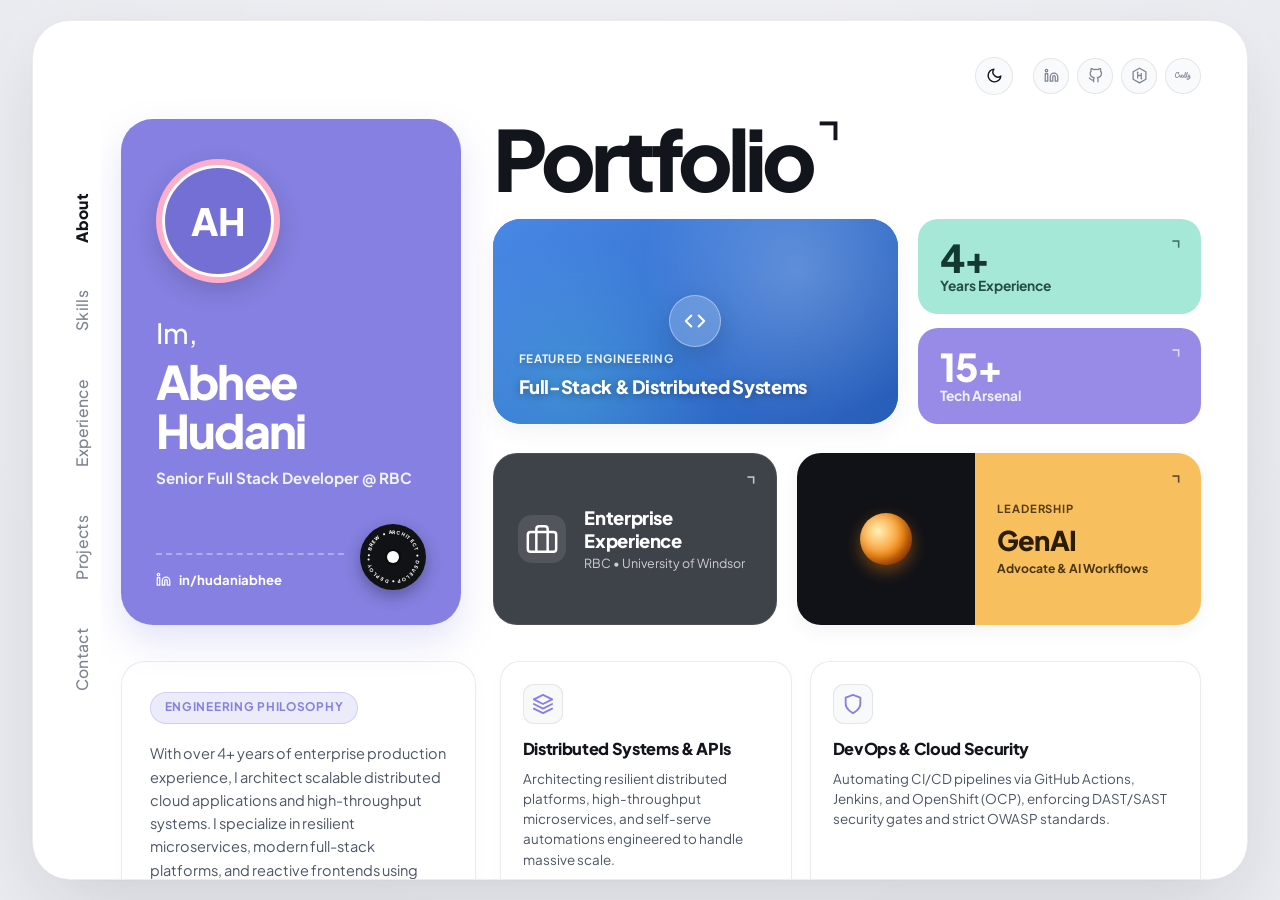
==== commit 2e1b617b: "feat: add Jenkins to skills and DevOps experience" ====
--- a/index.html
+++ b/index.html
@@ -113,6 +113,7 @@
           "OCP",
           "Docker",
           "Kubernetes",
+          "Jenkins",
           "GenAI",
           "Gemini Nano",
           "MySQL",
@@ -613,11 +614,12 @@
                     </svg>
                   </div>
                   <h4>DevOps &amp; Cloud Security</h4>
-                  <p>Automating CI/CD pipelines via GitHub Actions and OpenShift (OCP), enforcing DAST/SAST security
+                  <p>Automating CI/CD pipelines via GitHub Actions, Jenkins, and OpenShift (OCP), enforcing DAST/SAST security
                     gates and strict OWASP standards.</p>
                   <div class="pillar-tags">
                     <span class="pillar-tag">OpenShift (OCP)</span>
-                    <span class="pillar-tag">CI/CD &amp; OWASP</span>
+                    <span class="pillar-tag">Jenkins &amp; CI/CD</span>
+                    <span class="pillar-tag">OWASP Security</span>
                   </div>
                 </div>
 
@@ -757,9 +759,10 @@
                   <span>Docker</span>
                   <span>Kubernetes</span>
                   <span>OCP (OpenShift)</span>
+                  <span>Jenkins</span>
+                  <span>GitHub Actions</span>
                   <span>AWS</span>
                   <span>Azure</span>
-                  <span>Terraform</span>
                   <span>CI/CD Pipelines</span>
                 </div>
               </div>
@@ -832,7 +835,7 @@
                   </li>
                   <li>
                     <strong>DevOps &amp; Security:</strong> Built and automated CI/CD deployment pipelines using GitHub
-                    Actions and OpenShift (OCP), integrating automated DAST/SAST security scanning and fine-grained
+                    Actions, Jenkins, and OpenShift (OCP), integrating automated DAST/SAST security scanning and fine-grained
                     access policies to keep production releases secure.
                   </li>
                   <li>
@@ -865,6 +868,7 @@
                   <span>OCP</span>
                   <span>Docker</span>
                   <span>GitHub Actions</span>
+                  <span>Jenkins</span>
                   <span>SonarQube</span>
                 </div>
               </article>
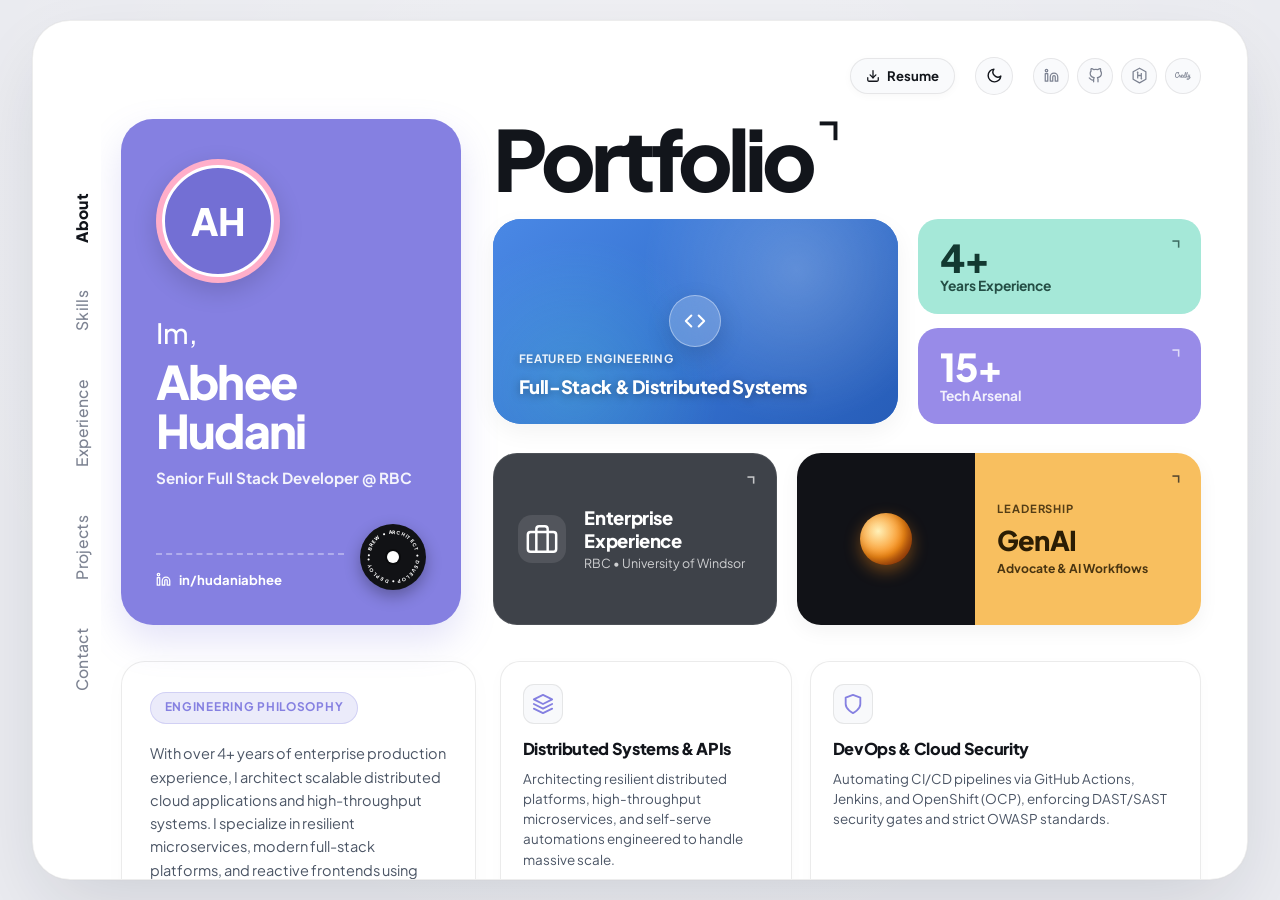
==== commit 220e668e: "feat: add resume download feature and update portfolio metadata with Rust and new awards" ====
--- a/index.html
+++ b/index.html
@@ -4,11 +4,11 @@
 <head>
   <meta charset="UTF-8">
   <meta name="viewport" content="width=device-width, initial-scale=1.0">
-  <title>Abhee Hudani | Senior Full Stack Developer &amp; Cloud Architect</title>
+  <title>Abhee Hudani | Senior Full Stack Developer</title>
   <meta name="description"
-    content="Senior Full Stack Developer at RBC specializing in TypeScript/JavaScript, Python &amp; Java, building resilient architectures with React, NestJS, Node.js, and GenAI.">
+    content="Senior Full Stack Developer &amp; GenAI Advocate at RBC specializing in TypeScript, Python, Java, and Rust. Architecting resilient distributed systems, enterprise compliance platforms, and on-device AI.">
   <meta name="keywords"
-    content="Abhee Hudani, Senior Full Stack Developer, RBC, JavaScript, TypeScript, Python, Java, React, NestJS, Node.js, Next.js, React Native, Expo, Spring Boot, AWS, OCP, GenAI, Portfolio">
+    content="Abhee Hudani, Senior Full Stack Developer, RBC, TypeScript, JavaScript, Python, Java, Rust, RustiCache, React, NestJS, Node.js, Next.js, Jenkins, Docker, Kubernetes, OpenShift, OCP, CI/CD, DevOps, Distributed Systems, Gemini Nano, GenAI, Portfolio">
   <meta name="author" content="Abhee Hudani">
   <meta name="theme-color" content="#eaebf0">
 
@@ -37,9 +37,9 @@
   <!-- Open Graph / Facebook / LinkedIn / WhatsApp -->
   <meta property="og:site_name" content="Abhee Hudani Portfolio">
   <meta property="og:locale" content="en_US">
-  <meta property="og:title" content="Abhee Hudani | Senior Full Stack Developer &amp; Cloud Architect">
+  <meta property="og:title" content="Abhee Hudani | Senior Full Stack Developer">
   <meta property="og:description"
-    content="Senior Full Stack Developer at RBC specializing in TypeScript/JavaScript, Python &amp; Java. Expert in React, NestJS, Node.js, distributed systems, and GenAI.">
+    content="Senior Full Stack Developer &amp; GenAI Advocate at RBC specializing in TypeScript, Python, Java, and Rust. Architecting resilient distributed systems, enterprise compliance platforms, and on-device AI.">
   <meta property="og:type" content="website">
   <meta property="og:url" content="https://novartus.github.io/">
   <meta property="og:image" content="https://novartus.github.io/static/og.png">
@@ -53,13 +53,15 @@
   <meta name="twitter:card" content="summary_large_image">
   <meta property="twitter:domain" content="novartus.github.io">
   <meta property="twitter:url" content="https://novartus.github.io/">
-  <meta name="twitter:title" content="Abhee Hudani | Senior Full Stack Developer &amp; Cloud Architect">
+  <meta name="twitter:title" content="Abhee Hudani | Senior Full Stack Developer">
   <meta name="twitter:description"
-    content="Senior Full Stack Developer at RBC specializing in TypeScript/JavaScript, Python &amp; Java. Expert in React, NestJS, Node.js, distributed systems, and GenAI.">
+    content="Senior Full Stack Developer &amp; GenAI Advocate at RBC specializing in TypeScript, Python, Java, and Rust. Architecting resilient distributed systems, enterprise compliance platforms, and on-device AI.">
   <meta name="twitter:image" content="https://novartus.github.io/static/og.png">
   <meta name="twitter:image:alt" content="Abhee Hudani - Senior Full Stack Developer Portfolio">
 
-  <!-- Stylesheet -->
+  <!-- Stylesheet & Resource Preloads -->
+  <link rel="preload" as="style" href="css/styles.css">
+  <link rel="preload" as="script" href="js/script.js">
   <link rel="stylesheet" href="css/styles.css">
 
   <!-- Structured Data (JSON-LD Schemas) -->
@@ -76,10 +78,22 @@
         "image": "https://novartus.github.io/static/og.png",
         "jobTitle": "Senior Full Stack Developer",
         "description": "Senior Full Stack Developer at RBC specializing in TypeScript/JavaScript, Python & Java, building resilient architectures with React, NestJS, Node.js, and GenAI.",
+        "award": [
+          "RBC Quarterly Performance Award (2026)",
+          "RBC MAD (Make a Difference) Award"
+        ],
+        "hasCredential": [
+          {
+            "@type": "EducationalOccupationalCredential",
+            "name": "Credly Verified Badges & Technical Certifications",
+            "url": "https://www.credly.com/users/9f4fb15e-081b-4c85-a445-fd6a66c3c311"
+          }
+        ],
         "worksFor": {
           "@type": "Organization",
           "name": "Royal Bank of Canada",
-          "url": "https://www.rbc.com"
+          "url": "https://www.rbc.com",
+          "sameAs": "https://en.wikipedia.org/wiki/Royal_Bank_of_Canada"
         },
         "alumniOf": {
           "@type": "CollegeOrUniversity",
@@ -101,6 +115,7 @@
           "TypeScript",
           "Python",
           "Java",
+          "Rust",
           "React",
           "NestJS",
           "Node.js",
@@ -110,12 +125,18 @@
           "Spring Boot",
           "Flask",
           "AWS",
-          "OCP",
+          "OpenShift (OCP)",
           "Docker",
           "Kubernetes",
           "Jenkins",
+          "GitHub Actions",
+          "CI/CD",
+          "DevOps",
+          "Distributed Systems",
           "GenAI",
           "Gemini Nano",
+          "SonarQube",
+          "Jira",
           "MySQL",
           "PostgreSQL",
           "MongoDB",
@@ -137,6 +158,7 @@
         "@id": "https://novartus.github.io/#website",
         "name": "Abhee Hudani | Senior Full Stack Developer",
         "url": "https://novartus.github.io",
+        "inLanguage": "en-US",
         "description": "Portfolio of Abhee Hudani, Senior Full Stack Developer at RBC specializing in scalable enterprise platforms, cloud architecture, and on-device AI.",
         "publisher": {
           "@id": "https://novartus.github.io/#person"
@@ -148,45 +170,12 @@
         "@id": "https://novartus.github.io/#profilepage",
         "url": "https://novartus.github.io",
         "name": "Abhee Hudani - Portfolio",
+        "inLanguage": "en-US",
+        "dateCreated": "2024-01-01",
+        "dateModified": "2026-09-22",
         "mainEntity": {
           "@id": "https://novartus.github.io/#person"
         }
-      },
-      {
-        "@context": "https://schema.org",
-        "@type": "BreadcrumbList",
-        "itemListElement": [
-          {
-            "@type": "ListItem",
-            "position": 1,
-            "name": "About",
-            "item": "https://novartus.github.io/#about"
-          },
-          {
-            "@type": "ListItem",
-            "position": 2,
-            "name": "Skills",
-            "item": "https://novartus.github.io/#skills"
-          },
-          {
-            "@type": "ListItem",
-            "position": 3,
-            "name": "Experience",
-            "item": "https://novartus.github.io/#experience"
-          },
-          {
-            "@type": "ListItem",
-            "position": 4,
-            "name": "Projects",
-            "item": "https://novartus.github.io/#projects"
-          },
-          {
-            "@type": "ListItem",
-            "position": 5,
-            "name": "Contact",
-            "item": "https://novartus.github.io/#contact"
-          }
-        ]
       },
       {
         "@context": "https://schema.org",
@@ -212,11 +201,11 @@
             "@type": "ListItem",
             "position": 2,
             "item": {
-              "@type": "WebApplication",
-              "name": "KyberFlow Pro",
-              "url": "https://kyberflow.netlify.app/",
-              "applicationCategory": "ProductivityApplication",
-              "description": "Collaborative task management tool for enterprise remote teams featuring real-time websocket updates, Redux state, and offline support.",
+              "@type": "SoftwareSourceCode",
+              "name": "RustiCache",
+              "url": "https://github.com/novartus/RustiCache",
+              "programmingLanguage": "Rust",
+              "description": "High-performance, Redis-compatible in-memory datastore and replication engine implemented in Rust using the tokio asynchronous runtime.",
               "author": {
                 "@id": "https://novartus.github.io/#person"
               }
@@ -283,6 +272,14 @@
           <span class="mobile-name">Abhee Hudani</span>
         </div>
         <div class="mobile-header-actions">
+          <a href="static/Abhee_Hudani_Resume.pdf" download="Abhee_Hudani_Resume.pdf" class="mobile-resume-btn" aria-label="Download Resume" title="Download Resume">
+            <svg width="13" height="13" viewBox="0 0 24 24" fill="none" stroke="currentColor" stroke-width="2.2" stroke-linecap="round" stroke-linejoin="round">
+              <path d="M21 15v4a2 2 0 0 1-2 2H5a2 2 0 0 1-2-2v-4"></path>
+              <polyline points="7 10 12 15 17 10"></polyline>
+              <line x1="12" y1="15" x2="12" y2="3"></line>
+            </svg>
+            <span>Resume</span>
+          </a>
           <button class="theme-toggle mobile-theme-btn" aria-label="Toggle theme">
             <svg class="sun-icon" width="18" height="18" viewBox="0 0 24 24" fill="none" stroke="currentColor"
               stroke-width="2">
@@ -322,13 +319,18 @@
             <svg width="17" height="17" viewBox="0 0 24 24" fill="none" stroke="currentColor" stroke-width="1.8"
               stroke-linecap="round" stroke-linejoin="round">
               <path d="M12 1.7 L21 6.8 V17.2 L12 22.4 L3 17.2 V6.8 Z"></path>
-              <path d="M9.4 6 L11.1 7.7 H10.3 V11.1 H13.7 V8.6 H15.4 V16.3 H16.3 L14.6 18 L12.9 16.3 H13.7 V12.9 H10.3 V16.3 H8.6 V7.7 H7.7 Z" fill="currentColor" stroke="none"></path>
+              <path
+                d="M9.4 6 L11.1 7.7 H10.3 V11.1 H13.7 V8.6 H15.4 V16.3 H16.3 L14.6 18 L12.9 16.3 H13.7 V12.9 H10.3 V16.3 H8.6 V7.7 H7.7 Z"
+                fill="currentColor" stroke="none"></path>
             </svg>
           </a>
-          <a href="https://www.credly.com/users/9f4fb15e-081b-4c85-a445-fd6a66c3c311" target="_blank" rel="me noopener noreferrer"
-            class="eyebrow-social-btn" aria-label="Credly" title="Credly Badges &amp; Certifications">
+          <a href="https://www.credly.com/users/9f4fb15e-081b-4c85-a445-fd6a66c3c311" target="_blank"
+            rel="me noopener noreferrer" class="eyebrow-social-btn" aria-label="Credly"
+            title="Credly Badges &amp; Certifications">
             <svg width="16" height="16" viewBox="0 0 24 24" fill="currentColor">
-              <path d="M23.8 13.154a.299.299 0 0 0-.101-.024.407.407 0 0 0-.202.048c-.06.028-.092.08-.127.136-.087.128-.15.268-.226.4-.107.187-.246.351-.38.515-.135.156-.286.291-.424.44-.028.027-.072.043-.107.027-.028-.016-.036-.056-.032-.088.04-.38.075-.763.123-1.138.02-.172.043-.336.063-.512.028-.247.056-.487.087-.735l.234-1.824c.02-.128.032-.372-.135-.52a.446.446 0 0 0-.233-.116.46.46 0 0 0-.254.06c-.226.16-.297.504-.365.76-.142.603-.178 1.241-.471 1.804a1.772 1.772 0 0 1-.202.316.668.668 0 0 1-.186.18.332.332 0 0 1-.246.051.365.365 0 0 1-.238-.207.871.87 0 0 1-.063-.324 4.499 4.499 0 0 1 .24-1.585c.045-.132.089-.252.104-.383.028-.156.028-.38-.114-.516-.131-.128-.337-.18-.504-.128-.194.056-.31.244-.372.392-.198.463-.25.95-.317 1.446-.044.327-.127.64-.293.926a2.717 2.717 0 0 1-.603.72c-.118.087-.222.123-.328.107a.376.376 0 0 1-.278-.208.875.875 0 0 1-.095-.315 3.361 3.36 0 0 1-.036-.616c.004-.223 0-.44.044-.658.075-.39.678-1.937.808-2.345.135-.407.262-.823.353-1.246.08-.38.123-.767.11-1.15-.007-.277-.07-.576-.288-.736a.611.61 0 0 0-.603-.048.968.968 0 0 0-.455.428 2.53 2.53 0 0 0-.226.59 12.01 12.01 0 0 0-.266 1.29c-.071.429-.138.848-.206 1.268-.06.355-.206 1.614-.261 1.88-.06.272-.175.54-.301.787-.131.268-.258.536-.408.791a.694.694 0 0 1-.175.224c-.08.06-.182.088-.27.048-.102-.048-.146-.176-.166-.292-.075-.435-.012-.875.072-1.302.083-.431.44-2.4.519-2.851.099-.532.24-1.05.285-1.59.028-.388.09-.88-.202-1.187-.115-.136-.31-.16-.44-.136-.174.036-.31.176-.388.296-.1.128-.186.28-.258.467-.115.284-.186.615-.261.91l-.032.129c-.083.383-.143.77-.186 1.162a16.95 16.948 0 0 0-.06.632c-.008.1-.016.203-.027.307 0 .08.007.168-.028.244a.304.304 0 0 1-.052.068c-.08.072-.202.06-.31.056-.557-.016-1.045.3-1.35.755-.18.252-.281.542-.39.834-.01.048-.034.1-.054.152-.051.143-.13.327-.222.511a3.037 3.037 0 0 1-.317.46 3.285 3.285 0 0 1-.384.41 1.123 1.123 0 0 1-.515.26c-.174.04-.384-.043-.543-.203a.916.916 0 0 1-.206-.54c-.004-.055-.004-.115.028-.163.05-.068.146-.072.23-.076a1.623 1.623 0 0 0 1.375-1.015c.138-.34.178-.698.122-1.046a1.193 1.193 0 0 0-.19-.48.9.9 0 0 0-.396-.323c-.293-.14-.658-.127-1.01.004-.575.232-.951.74-1.134 1.562l-.02.088c-.114.487-.23 1-.582 1.354-.127.12-.261.163-.368.143-.044-.004-.08-.04-.103-.075-.096-.16.003-.532.15-1a4.1 4.1 0 0 0 .1-.366.925.925 0 0 0-.108-.495.783.783 0 0 0-.372-.324c-.143-.064-.31-.06-.468-.06h-.047c-.044 0-.103 0-.151-.012a.215.215 0 0 1-.147-.127.485.485 0 0 1 .016-.232c.004-.02.012-.048.016-.072a.368.368 0 0 0-.162-.412.509.509 0 0 0-.468-.036.768.768 0 0 0-.364.348.769.769 0 0 0-.103.48c.04.13.07.32.043.475-.055.28-.222.51-.384.74-.04.05-.072.106-.107.16a4.96 4.96 0 0 1-.706.825c-.372.335-.804.575-1.232.67-.745.165-1.506-.06-1.91-.734-.222-.38-.32-.827-.348-1.266a5.425 5.425 0 0 1 .424-2.516c.328-.76.816-1.52 1.715-1.614.353-.04.753.083.912.4.115.23.075.506 0 .75-.072.244-.175.49-.18.75-.003.26.124.54.37.616.238.072.495-.08.634-.29.138-.21.186-.46.245-.704a6.282 6.281 0 0 1 .662-1.634c.139-.236.297-.488.254-.76a.543.543 0 0 0-.373-.415.543.543 0 0 0-.535.144c-.134.148-.206.371-.387.43-.17.06-.35-.055-.507-.134-.6-.32-1.336-.312-1.963-.048-.634.25-1.146.735-1.526 1.294C.462 8.53.098 9.508.022 10.48c-.027.34-.031.695 0 1.038.036.46.1.854.214 1.206.139.423.317.79.547 1.094.266.34.587.6.94.747.372.148.784.22 1.192.208a3.172 3.172 0 0 0 1.177-.283 4.29 4.29 0 0 0 1.026-.68c.309-.26.594-.559.84-.89.162-.224.309-.46.44-.708a4.83 4.83 0 0 0 .178-.383c.044-.104.087-.215.202-.26.056-.043.15-.02.202.013.064.04.115.075.135.135.048.116.02.232-.004.332v.012c-.028.1-.055.203-.091.303-.14.424-.238.811-.16 1.195.045.207.128.387.25.527a.84.84 0 0 0 .504.264c.246.04.51-.028.725-.132.143-.068.278-.156.397-.26.06-.06.122-.12.174-.184.044-.06.087-.147.178-.143a.15.15 0 0 1 .107.064c.028.031.04.071.06.115.23.52.776.84 1.335.84h.07c.27 0 .556-.093.79-.22.27-.14.48-.348.7-.552.02-.016.045-.04.073-.044.035-.008.07.012.099.044a.26.26 0 0 1 .047.1c.135.34.46.6.824.66a1.1 1.1 0 0 0 .99-.356c.056-.06.104-.128.167-.176.064-.044.15-.076.222-.044.107.04.135.164.182.268.107.235.357.371.615.375.289 0 .554-.148.764-.34.195-.183.353-.399.516-.61a.328.328 0 0 1 .106-.096c.04-.024.096-.028.13 0 .033.024.045.06.06.091.163.4.587.652 1.01.648.417-.004.809-.224 1.103-.516.095-.092.194-.2.32-.21.14-.017.207.114.254.22.072.142.115.238.25.338.158.116.36.152.547.1.17-.04.34-.156.47-.316.072-.088.112-.204.19-.284.092-.087.132.028.136.1.016.116.016.236.008.352-.016.236-.052.471-.08.703-.011.068-.02.136-.063.188-.06.068-.166.08-.253.064a2.898 2.898 0 0 0-.321-.028l-.14-.016c-.201-.012-.4-.036-.61-.044h-.185c-.404 0-.733.048-1.03.16-.48.187-.852.57-1.003 1.018a1.305 1.305 0 0 0-.052.64c.04.203.13.403.282.587.265.315.68.515 1.149.543.408.02.852-.064 1.292-.26.848-.367 1.482-1.094 1.696-1.95 0-.02.01-.039.023-.043.298-.104.57-.248.813-.428.245-.187.467-.399.65-.643.09-.12.174-.243.253-.37.07-.125.13-.257.202-.38a.906.906 0 0 0 .13-.316.411.411 0 0 0-.05-.328.257.257 0 0 0-.135-.124m-13.68-1.63c.017-.071.045-.14.06-.206a1.9 1.9 0 0 1 .262-.504c.04-.048.08-.1.135-.136a.246.246 0 0 1 .186-.048c.107.02.183.128.202.236.032.18-.04.396-.114.555a1.097 1.097 0 0 1-.31.415c-.06.044-.114.088-.178.116-.028.008-.063.028-.115.028h-.016c-.055 0-.114-.028-.126-.088a.827.827 0 0 1 .015-.367m4.308-.184c-.004.072-.024.148-.028.223a4.91 4.91 0 0 0 0 .779c.012.152.047.3-.016.444a1.069 1.069 0 0 1-.567.643.555.555 0 0 1-.245.056c-.02 0-.04-.004-.06-.004-.12 0-.214-.092-.265-.18a.871.87 0 0 1-.1-.272 2.129 2.129 0 0 1 .072-1.122c.08-.22.202-.435.38-.594a.874.874 0 0 1 .563-.24.31.31 0 0 1 .206.064c.04.044.06.104.056.164a.05.05 0 0 1 .004.04m6.43 4.653c-.015.044-.06.104-.08.14-.042.08-.102.163-.161.235a2.562 2.562 0 0 1-.317.304c-.238.18-.503.311-.777.387a2.025 2.025 0 0 1-.487.072h-.04a.795.795 0 0 1-.515-.18.433.433 0 0 1-.158-.25.537.537 0 0 1 .047-.305.776.776 0 0 1 .38-.383c.326-.16.682-.176 1.019-.16.139.004.265.012.4.02.107.004.218.012.325.024.056 0 .115.004.17.012.044.004.092-.004.135.008.06.004.068.036.06.076"/></path>
+              <path
+                d="M23.8 13.154a.299.299 0 0 0-.101-.024.407.407 0 0 0-.202.048c-.06.028-.092.08-.127.136-.087.128-.15.268-.226.4-.107.187-.246.351-.38.515-.135.156-.286.291-.424.44-.028.027-.072.043-.107.027-.028-.016-.036-.056-.032-.088.04-.38.075-.763.123-1.138.02-.172.043-.336.063-.512.028-.247.056-.487.087-.735l.234-1.824c.02-.128.032-.372-.135-.52a.446.446 0 0 0-.233-.116.46.46 0 0 0-.254.06c-.226.16-.297.504-.365.76-.142.603-.178 1.241-.471 1.804a1.772 1.772 0 0 1-.202.316.668.668 0 0 1-.186.18.332.332 0 0 1-.246.051.365.365 0 0 1-.238-.207.871.87 0 0 1-.063-.324 4.499 4.499 0 0 1 .24-1.585c.045-.132.089-.252.104-.383.028-.156.028-.38-.114-.516-.131-.128-.337-.18-.504-.128-.194.056-.31.244-.372.392-.198.463-.25.95-.317 1.446-.044.327-.127.64-.293.926a2.717 2.717 0 0 1-.603.72c-.118.087-.222.123-.328.107a.376.376 0 0 1-.278-.208.875.875 0 0 1-.095-.315 3.361 3.36 0 0 1-.036-.616c.004-.223 0-.44.044-.658.075-.39.678-1.937.808-2.345.135-.407.262-.823.353-1.246.08-.38.123-.767.11-1.15-.007-.277-.07-.576-.288-.736a.611.61 0 0 0-.603-.048.968.968 0 0 0-.455.428 2.53 2.53 0 0 0-.226.59 12.01 12.01 0 0 0-.266 1.29c-.071.429-.138.848-.206 1.268-.06.355-.206 1.614-.261 1.88-.06.272-.175.54-.301.787-.131.268-.258.536-.408.791a.694.694 0 0 1-.175.224c-.08.06-.182.088-.27.048-.102-.048-.146-.176-.166-.292-.075-.435-.012-.875.072-1.302.083-.431.44-2.4.519-2.851.099-.532.24-1.05.285-1.59.028-.388.09-.88-.202-1.187-.115-.136-.31-.16-.44-.136-.174.036-.31.176-.388.296-.1.128-.186.28-.258.467-.115.284-.186.615-.261.91l-.032.129c-.083.383-.143.77-.186 1.162a16.95 16.948 0 0 0-.06.632c-.008.1-.016.203-.027.307 0 .08.007.168-.028.244a.304.304 0 0 1-.052.068c-.08.072-.202.06-.31.056-.557-.016-1.045.3-1.35.755-.18.252-.281.542-.39.834-.01.048-.034.1-.054.152-.051.143-.13.327-.222.511a3.037 3.037 0 0 1-.317.46 3.285 3.285 0 0 1-.384.41 1.123 1.123 0 0 1-.515.26c-.174.04-.384-.043-.543-.203a.916.916 0 0 1-.206-.54c-.004-.055-.004-.115.028-.163.05-.068.146-.072.23-.076a1.623 1.623 0 0 0 1.375-1.015c.138-.34.178-.698.122-1.046a1.193 1.193 0 0 0-.19-.48.9.9 0 0 0-.396-.323c-.293-.14-.658-.127-1.01.004-.575.232-.951.74-1.134 1.562l-.02.088c-.114.487-.23 1-.582 1.354-.127.12-.261.163-.368.143-.044-.004-.08-.04-.103-.075-.096-.16.003-.532.15-1a4.1 4.1 0 0 0 .1-.366.925.925 0 0 0-.108-.495.783.783 0 0 0-.372-.324c-.143-.064-.31-.06-.468-.06h-.047c-.044 0-.103 0-.151-.012a.215.215 0 0 1-.147-.127.485.485 0 0 1 .016-.232c.004-.02.012-.048.016-.072a.368.368 0 0 0-.162-.412.509.509 0 0 0-.468-.036.768.768 0 0 0-.364.348.769.769 0 0 0-.103.48c.04.13.07.32.043.475-.055.28-.222.51-.384.74-.04.05-.072.106-.107.16a4.96 4.96 0 0 1-.706.825c-.372.335-.804.575-1.232.67-.745.165-1.506-.06-1.91-.734-.222-.38-.32-.827-.348-1.266a5.425 5.425 0 0 1 .424-2.516c.328-.76.816-1.52 1.715-1.614.353-.04.753.083.912.4.115.23.075.506 0 .75-.072.244-.175.49-.18.75-.003.26.124.54.37.616.238.072.495-.08.634-.29.138-.21.186-.46.245-.704a6.282 6.281 0 0 1 .662-1.634c.139-.236.297-.488.254-.76a.543.543 0 0 0-.373-.415.543.543 0 0 0-.535.144c-.134.148-.206.371-.387.43-.17.06-.35-.055-.507-.134-.6-.32-1.336-.312-1.963-.048-.634.25-1.146.735-1.526 1.294C.462 8.53.098 9.508.022 10.48c-.027.34-.031.695 0 1.038.036.46.1.854.214 1.206.139.423.317.79.547 1.094.266.34.587.6.94.747.372.148.784.22 1.192.208a3.172 3.172 0 0 0 1.177-.283 4.29 4.29 0 0 0 1.026-.68c.309-.26.594-.559.84-.89.162-.224.309-.46.44-.708a4.83 4.83 0 0 0 .178-.383c.044-.104.087-.215.202-.26.056-.043.15-.02.202.013.064.04.115.075.135.135.048.116.02.232-.004.332v.012c-.028.1-.055.203-.091.303-.14.424-.238.811-.16 1.195.045.207.128.387.25.527a.84.84 0 0 0 .504.264c.246.04.51-.028.725-.132.143-.068.278-.156.397-.26.06-.06.122-.12.174-.184.044-.06.087-.147.178-.143a.15.15 0 0 1 .107.064c.028.031.04.071.06.115.23.52.776.84 1.335.84h.07c.27 0 .556-.093.79-.22.27-.14.48-.348.7-.552.02-.016.045-.04.073-.044.035-.008.07.012.099.044a.26.26 0 0 1 .047.1c.135.34.46.6.824.66a1.1 1.1 0 0 0 .99-.356c.056-.06.104-.128.167-.176.064-.044.15-.076.222-.044.107.04.135.164.182.268.107.235.357.371.615.375.289 0 .554-.148.764-.34.195-.183.353-.399.516-.61a.328.328 0 0 1 .106-.096c.04-.024.096-.028.13 0 .033.024.045.06.06.091.163.4.587.652 1.01.648.417-.004.809-.224 1.103-.516.095-.092.194-.2.32-.21.14-.017.207.114.254.22.072.142.115.238.25.338.158.116.36.152.547.1.17-.04.34-.156.47-.316.072-.088.112-.204.19-.284.092-.087.132.028.136.1.016.116.016.236.008.352-.016.236-.052.471-.08.703-.011.068-.02.136-.063.188-.06.068-.166.08-.253.064a2.898 2.898 0 0 0-.321-.028l-.14-.016c-.201-.012-.4-.036-.61-.044h-.185c-.404 0-.733.048-1.03.16-.48.187-.852.57-1.003 1.018a1.305 1.305 0 0 0-.052.64c.04.203.13.403.282.587.265.315.68.515 1.149.543.408.02.852-.064 1.292-.26.848-.367 1.482-1.094 1.696-1.95 0-.02.01-.039.023-.043.298-.104.57-.248.813-.428.245-.187.467-.399.65-.643.09-.12.174-.243.253-.37.07-.125.13-.257.202-.38a.906.906 0 0 0 .13-.316.411.411 0 0 0-.05-.328.257.257 0 0 0-.135-.124m-13.68-1.63c.017-.071.045-.14.06-.206a1.9 1.9 0 0 1 .262-.504c.04-.048.08-.1.135-.136a.246.246 0 0 1 .186-.048c.107.02.183.128.202.236.032.18-.04.396-.114.555a1.097 1.097 0 0 1-.31.415c-.06.044-.114.088-.178.116-.028.008-.063.028-.115.028h-.016c-.055 0-.114-.028-.126-.088a.827.827 0 0 1 .015-.367m4.308-.184c-.004.072-.024.148-.028.223a4.91 4.91 0 0 0 0 .779c.012.152.047.3-.016.444a1.069 1.069 0 0 1-.567.643.555.555 0 0 1-.245.056c-.02 0-.04-.004-.06-.004-.12 0-.214-.092-.265-.18a.871.87 0 0 1-.1-.272 2.129 2.129 0 0 1 .072-1.122c.08-.22.202-.435.38-.594a.874.874 0 0 1 .563-.24.31.31 0 0 1 .206.064c.04.044.06.104.056.164a.05.05 0 0 1 .004.04m6.43 4.653c-.015.044-.06.104-.08.14-.042.08-.102.163-.161.235a2.562 2.562 0 0 1-.317.304c-.238.18-.503.311-.777.387a2.025 2.025 0 0 1-.487.072h-.04a.795.795 0 0 1-.515-.18.433.433 0 0 1-.158-.25.537.537 0 0 1 .047-.305.776.776 0 0 1 .38-.383c.326-.16.682-.176 1.019-.16.139.004.265.012.4.02.107.004.218.012.325.024.056 0 .115.004.17.012.044.004.092-.004.135.008.06.004.068.036.06.076" />
+              </path>
             </svg>
           </a>
         </div>
@@ -348,6 +350,15 @@
             <!-- Top Eyebrow Section Pill & Utility Controls -->
             <div class="view-eyebrow-row">
               <div class="eyebrow-right">
+                <a href="static/Abhee_Hudani_Resume.pdf" download="Abhee_Hudani_Resume.pdf" class="eyebrow-resume-btn" aria-label="Download Resume" title="Download Resume">
+                  <svg width="14" height="14" viewBox="0 0 24 24" fill="none" stroke="currentColor" stroke-width="2.2" stroke-linecap="round" stroke-linejoin="round">
+                    <path d="M21 15v4a2 2 0 0 1-2 2H5a2 2 0 0 1-2-2v-4"></path>
+                    <polyline points="7 10 12 15 17 10"></polyline>
+                    <line x1="12" y1="15" x2="12" y2="3"></line>
+                  </svg>
+                  <span>Resume</span>
+                </a>
+
                 <button class="theme-toggle" id="theme-toggle" aria-label="Toggle Light and Dark Theme">
                   <svg class="sun-icon" xmlns="http://www.w3.org/2000/svg" viewBox="0 0 24 24" fill="none"
                     stroke="currentColor" stroke-width="2" stroke-linecap="round" stroke-linejoin="round">
@@ -391,13 +402,18 @@
                     <svg width="17" height="17" viewBox="0 0 24 24" fill="none" stroke="currentColor" stroke-width="1.8"
                       stroke-linecap="round" stroke-linejoin="round">
                       <path d="M12 1.7 L21 6.8 V17.2 L12 22.4 L3 17.2 V6.8 Z"></path>
-                      <path d="M9.4 6 L11.1 7.7 H10.3 V11.1 H13.7 V8.6 H15.4 V16.3 H16.3 L14.6 18 L12.9 16.3 H13.7 V12.9 H10.3 V16.3 H8.6 V7.7 H7.7 Z" fill="currentColor" stroke="none"></path>
+                      <path
+                        d="M9.4 6 L11.1 7.7 H10.3 V11.1 H13.7 V8.6 H15.4 V16.3 H16.3 L14.6 18 L12.9 16.3 H13.7 V12.9 H10.3 V16.3 H8.6 V7.7 H7.7 Z"
+                        fill="currentColor" stroke="none"></path>
                     </svg>
                   </a>
-                  <a href="https://www.credly.com/users/9f4fb15e-081b-4c85-a445-fd6a66c3c311" target="_blank" rel="me noopener noreferrer"
-                    class="eyebrow-social-btn" aria-label="Credly" title="Credly Badges &amp; Certifications">
+                  <a href="https://www.credly.com/users/9f4fb15e-081b-4c85-a445-fd6a66c3c311" target="_blank"
+                    rel="me noopener noreferrer" class="eyebrow-social-btn" aria-label="Credly"
+                    title="Credly Badges &amp; Certifications">
                     <svg width="16" height="16" viewBox="0 0 24 24" fill="currentColor">
-                      <path d="M23.8 13.154a.299.299 0 0 0-.101-.024.407.407 0 0 0-.202.048c-.06.028-.092.08-.127.136-.087.128-.15.268-.226.4-.107.187-.246.351-.38.515-.135.156-.286.291-.424.44-.028.027-.072.043-.107.027-.028-.016-.036-.056-.032-.088.04-.38.075-.763.123-1.138.02-.172.043-.336.063-.512.028-.247.056-.487.087-.735l.234-1.824c.02-.128.032-.372-.135-.52a.446.446 0 0 0-.233-.116.46.46 0 0 0-.254.06c-.226.16-.297.504-.365.76-.142.603-.178 1.241-.471 1.804a1.772 1.772 0 0 1-.202.316.668.668 0 0 1-.186.18.332.332 0 0 1-.246.051.365.365 0 0 1-.238-.207.871.87 0 0 1-.063-.324 4.499 4.499 0 0 1 .24-1.585c.045-.132.089-.252.104-.383.028-.156.028-.38-.114-.516-.131-.128-.337-.18-.504-.128-.194.056-.31.244-.372.392-.198.463-.25.95-.317 1.446-.044.327-.127.64-.293.926a2.717 2.717 0 0 1-.603.72c-.118.087-.222.123-.328.107a.376.376 0 0 1-.278-.208.875.875 0 0 1-.095-.315 3.361 3.36 0 0 1-.036-.616c.004-.223 0-.44.044-.658.075-.39.678-1.937.808-2.345.135-.407.262-.823.353-1.246.08-.38.123-.767.11-1.15-.007-.277-.07-.576-.288-.736a.611.61 0 0 0-.603-.048.968.968 0 0 0-.455.428 2.53 2.53 0 0 0-.226.59 12.01 12.01 0 0 0-.266 1.29c-.071.429-.138.848-.206 1.268-.06.355-.206 1.614-.261 1.88-.06.272-.175.54-.301.787-.131.268-.258.536-.408.791a.694.694 0 0 1-.175.224c-.08.06-.182.088-.27.048-.102-.048-.146-.176-.166-.292-.075-.435-.012-.875.072-1.302.083-.431.44-2.4.519-2.851.099-.532.24-1.05.285-1.59.028-.388.09-.88-.202-1.187-.115-.136-.31-.16-.44-.136-.174.036-.31.176-.388.296-.1.128-.186.28-.258.467-.115.284-.186.615-.261.91l-.032.129c-.083.383-.143.77-.186 1.162a16.95 16.948 0 0 0-.06.632c-.008.1-.016.203-.027.307 0 .08.007.168-.028.244a.304.304 0 0 1-.052.068c-.08.072-.202.06-.31.056-.557-.016-1.045.3-1.35.755-.18.252-.281.542-.39.834-.01.048-.034.1-.054.152-.051.143-.13.327-.222.511a3.037 3.037 0 0 1-.317.46 3.285 3.285 0 0 1-.384.41 1.123 1.123 0 0 1-.515.26c-.174.04-.384-.043-.543-.203a.916.916 0 0 1-.206-.54c-.004-.055-.004-.115.028-.163.05-.068.146-.072.23-.076a1.623 1.623 0 0 0 1.375-1.015c.138-.34.178-.698.122-1.046a1.193 1.193 0 0 0-.19-.48.9.9 0 0 0-.396-.323c-.293-.14-.658-.127-1.01.004-.575.232-.951.74-1.134 1.562l-.02.088c-.114.487-.23 1-.582 1.354-.127.12-.261.163-.368.143-.044-.004-.08-.04-.103-.075-.096-.16.003-.532.15-1a4.1 4.1 0 0 0 .1-.366.925.925 0 0 0-.108-.495.783.783 0 0 0-.372-.324c-.143-.064-.31-.06-.468-.06h-.047c-.044 0-.103 0-.151-.012a.215.215 0 0 1-.147-.127.485.485 0 0 1 .016-.232c.004-.02.012-.048.016-.072a.368.368 0 0 0-.162-.412.509.509 0 0 0-.468-.036.768.768 0 0 0-.364.348.769.769 0 0 0-.103.48c.04.13.07.32.043.475-.055.28-.222.51-.384.74-.04.05-.072.106-.107.16a4.96 4.96 0 0 1-.706.825c-.372.335-.804.575-1.232.67-.745.165-1.506-.06-1.91-.734-.222-.38-.32-.827-.348-1.266a5.425 5.425 0 0 1 .424-2.516c.328-.76.816-1.52 1.715-1.614.353-.04.753.083.912.4.115.23.075.506 0 .75-.072.244-.175.49-.18.75-.003.26.124.54.37.616.238.072.495-.08.634-.29.138-.21.186-.46.245-.704a6.282 6.281 0 0 1 .662-1.634c.139-.236.297-.488.254-.76a.543.543 0 0 0-.373-.415.543.543 0 0 0-.535.144c-.134.148-.206.371-.387.43-.17.06-.35-.055-.507-.134-.6-.32-1.336-.312-1.963-.048-.634.25-1.146.735-1.526 1.294C.462 8.53.098 9.508.022 10.48c-.027.34-.031.695 0 1.038.036.46.1.854.214 1.206.139.423.317.79.547 1.094.266.34.587.6.94.747.372.148.784.22 1.192.208a3.172 3.172 0 0 0 1.177-.283 4.29 4.29 0 0 0 1.026-.68c.309-.26.594-.559.84-.89.162-.224.309-.46.44-.708a4.83 4.83 0 0 0 .178-.383c.044-.104.087-.215.202-.26.056-.043.15-.02.202.013.064.04.115.075.135.135.048.116.02.232-.004.332v.012c-.028.1-.055.203-.091.303-.14.424-.238.811-.16 1.195.045.207.128.387.25.527a.84.84 0 0 0 .504.264c.246.04.51-.028.725-.132.143-.068.278-.156.397-.26.06-.06.122-.12.174-.184.044-.06.087-.147.178-.143a.15.15 0 0 1 .107.064c.028.031.04.071.06.115.23.52.776.84 1.335.84h.07c.27 0 .556-.093.79-.22.27-.14.48-.348.7-.552.02-.016.045-.04.073-.044.035-.008.07.012.099.044a.26.26 0 0 1 .047.1c.135.34.46.6.824.66a1.1 1.1 0 0 0 .99-.356c.056-.06.104-.128.167-.176.064-.044.15-.076.222-.044.107.04.135.164.182.268.107.235.357.371.615.375.289 0 .554-.148.764-.34.195-.183.353-.399.516-.61a.328.328 0 0 1 .106-.096c.04-.024.096-.028.13 0 .033.024.045.06.06.091.163.4.587.652 1.01.648.417-.004.809-.224 1.103-.516.095-.092.194-.2.32-.21.14-.017.207.114.254.22.072.142.115.238.25.338.158.116.36.152.547.1.17-.04.34-.156.47-.316.072-.088.112-.204.19-.284.092-.087.132.028.136.1.016.116.016.236.008.352-.016.236-.052.471-.08.703-.011.068-.02.136-.063.188-.06.068-.166.08-.253.064a2.898 2.898 0 0 0-.321-.028l-.14-.016c-.201-.012-.4-.036-.61-.044h-.185c-.404 0-.733.048-1.03.16-.48.187-.852.57-1.003 1.018a1.305 1.305 0 0 0-.052.64c.04.203.13.403.282.587.265.315.68.515 1.149.543.408.02.852-.064 1.292-.26.848-.367 1.482-1.094 1.696-1.95 0-.02.01-.039.023-.043.298-.104.57-.248.813-.428.245-.187.467-.399.65-.643.09-.12.174-.243.253-.37.07-.125.13-.257.202-.38a.906.906 0 0 0 .13-.316.411.411 0 0 0-.05-.328.257.257 0 0 0-.135-.124m-13.68-1.63c.017-.071.045-.14.06-.206a1.9 1.9 0 0 1 .262-.504c.04-.048.08-.1.135-.136a.246.246 0 0 1 .186-.048c.107.02.183.128.202.236.032.18-.04.396-.114.555a1.097 1.097 0 0 1-.31.415c-.06.044-.114.088-.178.116-.028.008-.063.028-.115.028h-.016c-.055 0-.114-.028-.126-.088a.827.827 0 0 1 .015-.367m4.308-.184c-.004.072-.024.148-.028.223a4.91 4.91 0 0 0 0 .779c.012.152.047.3-.016.444a1.069 1.069 0 0 1-.567.643.555.555 0 0 1-.245.056c-.02 0-.04-.004-.06-.004-.12 0-.214-.092-.265-.18a.871.87 0 0 1-.1-.272 2.129 2.129 0 0 1 .072-1.122c.08-.22.202-.435.38-.594a.874.874 0 0 1 .563-.24.31.31 0 0 1 .206.064c.04.044.06.104.056.164a.05.05 0 0 1 .004.04m6.43 4.653c-.015.044-.06.104-.08.14-.042.08-.102.163-.161.235a2.562 2.562 0 0 1-.317.304c-.238.18-.503.311-.777.387a2.025 2.025 0 0 1-.487.072h-.04a.795.795 0 0 1-.515-.18.433.433 0 0 1-.158-.25.537.537 0 0 1 .047-.305.776.776 0 0 1 .38-.383c.326-.16.682-.176 1.019-.16.139.004.265.012.4.02.107.004.218.012.325.024.056 0 .115.004.17.012.044.004.092-.004.135.008.06.004.068.036.06.076"/></svg>
+                      <path
+                        d="M23.8 13.154a.299.299 0 0 0-.101-.024.407.407 0 0 0-.202.048c-.06.028-.092.08-.127.136-.087.128-.15.268-.226.4-.107.187-.246.351-.38.515-.135.156-.286.291-.424.44-.028.027-.072.043-.107.027-.028-.016-.036-.056-.032-.088.04-.38.075-.763.123-1.138.02-.172.043-.336.063-.512.028-.247.056-.487.087-.735l.234-1.824c.02-.128.032-.372-.135-.52a.446.446 0 0 0-.233-.116.46.46 0 0 0-.254.06c-.226.16-.297.504-.365.76-.142.603-.178 1.241-.471 1.804a1.772 1.772 0 0 1-.202.316.668.668 0 0 1-.186.18.332.332 0 0 1-.246.051.365.365 0 0 1-.238-.207.871.87 0 0 1-.063-.324 4.499 4.499 0 0 1 .24-1.585c.045-.132.089-.252.104-.383.028-.156.028-.38-.114-.516-.131-.128-.337-.18-.504-.128-.194.056-.31.244-.372.392-.198.463-.25.95-.317 1.446-.044.327-.127.64-.293.926a2.717 2.717 0 0 1-.603.72c-.118.087-.222.123-.328.107a.376.376 0 0 1-.278-.208.875.875 0 0 1-.095-.315 3.361 3.36 0 0 1-.036-.616c.004-.223 0-.44.044-.658.075-.39.678-1.937.808-2.345.135-.407.262-.823.353-1.246.08-.38.123-.767.11-1.15-.007-.277-.07-.576-.288-.736a.611.61 0 0 0-.603-.048.968.968 0 0 0-.455.428 2.53 2.53 0 0 0-.226.59 12.01 12.01 0 0 0-.266 1.29c-.071.429-.138.848-.206 1.268-.06.355-.206 1.614-.261 1.88-.06.272-.175.54-.301.787-.131.268-.258.536-.408.791a.694.694 0 0 1-.175.224c-.08.06-.182.088-.27.048-.102-.048-.146-.176-.166-.292-.075-.435-.012-.875.072-1.302.083-.431.44-2.4.519-2.851.099-.532.24-1.05.285-1.59.028-.388.09-.88-.202-1.187-.115-.136-.31-.16-.44-.136-.174.036-.31.176-.388.296-.1.128-.186.28-.258.467-.115.284-.186.615-.261.91l-.032.129c-.083.383-.143.77-.186 1.162a16.95 16.948 0 0 0-.06.632c-.008.1-.016.203-.027.307 0 .08.007.168-.028.244a.304.304 0 0 1-.052.068c-.08.072-.202.06-.31.056-.557-.016-1.045.3-1.35.755-.18.252-.281.542-.39.834-.01.048-.034.1-.054.152-.051.143-.13.327-.222.511a3.037 3.037 0 0 1-.317.46 3.285 3.285 0 0 1-.384.41 1.123 1.123 0 0 1-.515.26c-.174.04-.384-.043-.543-.203a.916.916 0 0 1-.206-.54c-.004-.055-.004-.115.028-.163.05-.068.146-.072.23-.076a1.623 1.623 0 0 0 1.375-1.015c.138-.34.178-.698.122-1.046a1.193 1.193 0 0 0-.19-.48.9.9 0 0 0-.396-.323c-.293-.14-.658-.127-1.01.004-.575.232-.951.74-1.134 1.562l-.02.088c-.114.487-.23 1-.582 1.354-.127.12-.261.163-.368.143-.044-.004-.08-.04-.103-.075-.096-.16.003-.532.15-1a4.1 4.1 0 0 0 .1-.366.925.925 0 0 0-.108-.495.783.783 0 0 0-.372-.324c-.143-.064-.31-.06-.468-.06h-.047c-.044 0-.103 0-.151-.012a.215.215 0 0 1-.147-.127.485.485 0 0 1 .016-.232c.004-.02.012-.048.016-.072a.368.368 0 0 0-.162-.412.509.509 0 0 0-.468-.036.768.768 0 0 0-.364.348.769.769 0 0 0-.103.48c.04.13.07.32.043.475-.055.28-.222.51-.384.74-.04.05-.072.106-.107.16a4.96 4.96 0 0 1-.706.825c-.372.335-.804.575-1.232.67-.745.165-1.506-.06-1.91-.734-.222-.38-.32-.827-.348-1.266a5.425 5.425 0 0 1 .424-2.516c.328-.76.816-1.52 1.715-1.614.353-.04.753.083.912.4.115.23.075.506 0 .75-.072.244-.175.49-.18.75-.003.26.124.54.37.616.238.072.495-.08.634-.29.138-.21.186-.46.245-.704a6.282 6.281 0 0 1 .662-1.634c.139-.236.297-.488.254-.76a.543.543 0 0 0-.373-.415.543.543 0 0 0-.535.144c-.134.148-.206.371-.387.43-.17.06-.35-.055-.507-.134-.6-.32-1.336-.312-1.963-.048-.634.25-1.146.735-1.526 1.294C.462 8.53.098 9.508.022 10.48c-.027.34-.031.695 0 1.038.036.46.1.854.214 1.206.139.423.317.79.547 1.094.266.34.587.6.94.747.372.148.784.22 1.192.208a3.172 3.172 0 0 0 1.177-.283 4.29 4.29 0 0 0 1.026-.68c.309-.26.594-.559.84-.89.162-.224.309-.46.44-.708a4.83 4.83 0 0 0 .178-.383c.044-.104.087-.215.202-.26.056-.043.15-.02.202.013.064.04.115.075.135.135.048.116.02.232-.004.332v.012c-.028.1-.055.203-.091.303-.14.424-.238.811-.16 1.195.045.207.128.387.25.527a.84.84 0 0 0 .504.264c.246.04.51-.028.725-.132.143-.068.278-.156.397-.26.06-.06.122-.12.174-.184.044-.06.087-.147.178-.143a.15.15 0 0 1 .107.064c.028.031.04.071.06.115.23.52.776.84 1.335.84h.07c.27 0 .556-.093.79-.22.27-.14.48-.348.7-.552.02-.016.045-.04.073-.044.035-.008.07.012.099.044a.26.26 0 0 1 .047.1c.135.34.46.6.824.66a1.1 1.1 0 0 0 .99-.356c.056-.06.104-.128.167-.176.064-.044.15-.076.222-.044.107.04.135.164.182.268.107.235.357.371.615.375.289 0 .554-.148.764-.34.195-.183.353-.399.516-.61a.328.328 0 0 1 .106-.096c.04-.024.096-.028.13 0 .033.024.045.06.06.091.163.4.587.652 1.01.648.417-.004.809-.224 1.103-.516.095-.092.194-.2.32-.21.14-.017.207.114.254.22.072.142.115.238.25.338.158.116.36.152.547.1.17-.04.34-.156.47-.316.072-.088.112-.204.19-.284.092-.087.132.028.136.1.016.116.016.236.008.352-.016.236-.052.471-.08.703-.011.068-.02.136-.063.188-.06.068-.166.08-.253.064a2.898 2.898 0 0 0-.321-.028l-.14-.016c-.201-.012-.4-.036-.61-.044h-.185c-.404 0-.733.048-1.03.16-.48.187-.852.57-1.003 1.018a1.305 1.305 0 0 0-.052.64c.04.203.13.403.282.587.265.315.68.515 1.149.543.408.02.852-.064 1.292-.26.848-.367 1.482-1.094 1.696-1.95 0-.02.01-.039.023-.043.298-.104.57-.248.813-.428.245-.187.467-.399.65-.643.09-.12.174-.243.253-.37.07-.125.13-.257.202-.38a.906.906 0 0 0 .13-.316.411.411 0 0 0-.05-.328.257.257 0 0 0-.135-.124m-13.68-1.63c.017-.071.045-.14.06-.206a1.9 1.9 0 0 1 .262-.504c.04-.048.08-.1.135-.136a.246.246 0 0 1 .186-.048c.107.02.183.128.202.236.032.18-.04.396-.114.555a1.097 1.097 0 0 1-.31.415c-.06.044-.114.088-.178.116-.028.008-.063.028-.115.028h-.016c-.055 0-.114-.028-.126-.088a.827.827 0 0 1 .015-.367m4.308-.184c-.004.072-.024.148-.028.223a4.91 4.91 0 0 0 0 .779c.012.152.047.3-.016.444a1.069 1.069 0 0 1-.567.643.555.555 0 0 1-.245.056c-.02 0-.04-.004-.06-.004-.12 0-.214-.092-.265-.18a.871.87 0 0 1-.1-.272 2.129 2.129 0 0 1 .072-1.122c.08-.22.202-.435.38-.594a.874.874 0 0 1 .563-.24.31.31 0 0 1 .206.064c.04.044.06.104.056.164a.05.05 0 0 1 .004.04m6.43 4.653c-.015.044-.06.104-.08.14-.042.08-.102.163-.161.235a2.562 2.562 0 0 1-.317.304c-.238.18-.503.311-.777.387a2.025 2.025 0 0 1-.487.072h-.04a.795.795 0 0 1-.515-.18.433.433 0 0 1-.158-.25.537.537 0 0 1 .047-.305.776.776 0 0 1 .38-.383c.326-.16.682-.176 1.019-.16.139.004.265.012.4.02.107.004.218.012.325.024.056 0 .115.004.17.012.044.004.092-.004.135.008.06.004.068.036.06.076" />
+                    </svg>
                   </a>
                 </div>
               </div>
@@ -565,7 +581,8 @@
                   NestJS, Python, and Java.
                 </p>
                 <p>
-                  Currently developing and architecting large-scale enterprise platforms at <strong>Royal
+                  Currently developing and architecting bank-wide audit and compliance platforms within Core Platform
+                  Services at <strong>Royal
                     Bank of Canada (RBC)</strong>, my work spans architecture, DevOps CI/CD automation, and strict OWASP
                   security standards. As an active <strong>GenAI Advocate</strong>, I champion AI-augmented workflows,
                   developer tooling, and modern web innovation.
@@ -590,8 +607,8 @@
               <div class="about-pillars-grid">
                 <div class="about-pillar-card">
                   <div class="pillar-icon">
-                    <svg width="22" height="22" viewBox="0 0 24 24" fill="none" stroke="currentColor" stroke-width="2"
-                      stroke-linecap="round" stroke-linejoin="round">
+                    <svg aria-hidden="true" width="22" height="22" viewBox="0 0 24 24" fill="none" stroke="currentColor"
+                      stroke-width="2" stroke-linecap="round" stroke-linejoin="round">
                       <polygon points="12 2 2 7 12 12 22 7 12 2"></polygon>
                       <polyline points="2 17 12 22 22 17"></polyline>
                       <polyline points="2 12 12 17 22 12"></polyline>
@@ -608,13 +625,14 @@
 
                 <div class="about-pillar-card">
                   <div class="pillar-icon">
-                    <svg width="22" height="22" viewBox="0 0 24 24" fill="none" stroke="currentColor" stroke-width="2"
-                      stroke-linecap="round" stroke-linejoin="round">
+                    <svg aria-hidden="true" width="22" height="22" viewBox="0 0 24 24" fill="none" stroke="currentColor"
+                      stroke-width="2" stroke-linecap="round" stroke-linejoin="round">
                       <path d="M12 22s8-4 8-10V5l-8-3-8 3v7c0 6 8 10 8 10z"></path>
                     </svg>
                   </div>
                   <h4>DevOps &amp; Cloud Security</h4>
-                  <p>Automating CI/CD pipelines via GitHub Actions, Jenkins, and OpenShift (OCP), enforcing DAST/SAST security
+                  <p>Automating CI/CD pipelines via GitHub Actions, Jenkins, and OpenShift (OCP), enforcing DAST/SAST
+                    security
                     gates and strict OWASP standards.</p>
                   <div class="pillar-tags">
                     <span class="pillar-tag">OpenShift (OCP)</span>
@@ -625,8 +643,8 @@
 
                 <div class="about-pillar-card">
                   <div class="pillar-icon">
-                    <svg width="22" height="22" viewBox="0 0 24 24" fill="none" stroke="currentColor" stroke-width="2"
-                      stroke-linecap="round" stroke-linejoin="round">
+                    <svg aria-hidden="true" width="22" height="22" viewBox="0 0 24 24" fill="none" stroke="currentColor"
+                      stroke-width="2" stroke-linecap="round" stroke-linejoin="round">
                       <path
                         d="M12 2v4M12 18v4M4.93 4.93l2.83 2.83M16.24 16.24l2.83 2.83M2 12h4M18 12h4M4.93 19.07l2.83-2.83M16.24 7.76l2.83-2.83">
                       </path>
@@ -643,8 +661,8 @@
 
                 <div class="about-pillar-card">
                   <div class="pillar-icon">
-                    <svg width="22" height="22" viewBox="0 0 24 24" fill="none" stroke="currentColor" stroke-width="2"
-                      stroke-linecap="round" stroke-linejoin="round">
+                    <svg aria-hidden="true" width="22" height="22" viewBox="0 0 24 24" fill="none" stroke="currentColor"
+                      stroke-width="2" stroke-linecap="round" stroke-linejoin="round">
                       <path d="M17 21v-2a4 4 0 0 0-4-4H5a4 4 0 0 0-4 4v2"></path>
                       <circle cx="9" cy="7" r="4"></circle>
                       <path d="M23 21v-2a4 4 0 0 0-3-3.87"></path>
@@ -684,8 +702,8 @@
               <div class="skill-bento-card skill-card-frontend">
                 <div class="skill-card-top">
                   <div class="skill-icon-circle icon-frontend">
-                    <svg width="24" height="24" viewBox="0 0 24 24" fill="none" stroke="currentColor" stroke-width="2"
-                      stroke-linecap="round" stroke-linejoin="round">
+                    <svg aria-hidden="true" width="24" height="24" viewBox="0 0 24 24" fill="none" stroke="currentColor"
+                      stroke-width="2" stroke-linecap="round" stroke-linejoin="round">
                       <rect x="2" y="3" width="20" height="14" rx="2" ry="2"></rect>
                       <line x1="8" y1="21" x2="16" y2="21"></line>
                       <line x1="12" y1="17" x2="12" y2="21"></line>
@@ -712,8 +730,8 @@
               <div class="skill-bento-card skill-card-backend">
                 <div class="skill-card-top">
                   <div class="skill-icon-circle icon-backend">
-                    <svg width="24" height="24" viewBox="0 0 24 24" fill="none" stroke="currentColor" stroke-width="2"
-                      stroke-linecap="round" stroke-linejoin="round">
+                    <svg aria-hidden="true" width="24" height="24" viewBox="0 0 24 24" fill="none" stroke="currentColor"
+                      stroke-width="2" stroke-linecap="round" stroke-linejoin="round">
                       <rect x="2" y="2" width="20" height="8" rx="2" ry="2"></rect>
                       <rect x="2" y="14" width="20" height="8" rx="2" ry="2"></rect>
                       <line x1="6" y1="6" x2="6.01" y2="6"></line>
@@ -745,8 +763,8 @@
               <div class="skill-bento-card skill-card-devops">
                 <div class="skill-card-top">
                   <div class="skill-icon-circle icon-devops">
-                    <svg width="24" height="24" viewBox="0 0 24 24" fill="none" stroke="currentColor" stroke-width="2"
-                      stroke-linecap="round" stroke-linejoin="round">
+                    <svg aria-hidden="true" width="24" height="24" viewBox="0 0 24 24" fill="none" stroke="currentColor"
+                      stroke-width="2" stroke-linecap="round" stroke-linejoin="round">
                       <path d="M18 10h-1.26A8 8 0 1 0 9 20h9a5 5 0 0 0 0-10z"></path>
                     </svg>
                   </div>
@@ -812,8 +830,9 @@
 
                 <div class="milestone-highlights-bar">
                   <span class="highlight-chip chip-award">★ Quarterly Performance Award (2026)</span>
+                  <span class="highlight-chip chip-award">★ MAD (Make a Difference) Award</span>
                   <span class="highlight-chip">Core Platforms &amp; CNB</span>
-                  <span class="highlight-chip">Compliance &amp; Audit Systems</span>
+                  <span class="highlight-chip">Bank-Wide Audit &amp; Compliance</span>
                   <span class="highlight-chip">GitHub Actions CI/CD</span>
                   <span class="highlight-chip">DAST/SAST Security</span>
                   <span class="highlight-chip">GenAI Advocate</span>
@@ -822,26 +841,32 @@
 
                 <ul class="milestone-bullets">
                   <li>
-                    <strong>Core Platforms &amp; Audit Remediation:</strong> Architected custom solutions within RBC's
-                    Core Platform Services to fulfill critical audit gaps and bridge systems with City National Bank
-                    (CNB)—designing and delivering bespoke in-house tools tailored to organizational needs when
-                    third-party vendor capabilities fell short.
+                    <strong>Bank-Wide Audit Modernization &amp; Compliance:</strong> Spearheaded the complete
+                    architectural redesign of a critical legacy audit application alongside engineering several new
+                    enterprise tools deployed bank wide across RBC to track and maintain stringent compliance standards
+                    delivering bespoke solutions within Core Platform Services that resolved key audit gaps and bridged
+                    systems with City National Bank (CNB) when third-party vendor capabilities fell short.
                   </li>
                   <li>
                     <strong>Architecture &amp; Cost-Saving Automation:</strong> Led the architectural structure and
                     core implementation of self-serve automation platforms using React, TypeScript, Node.js, Python,
-                    and Java—collaborating across teams to eliminate redundant manual processes and unlock substantial
+                    and Java collaborating across teams to eliminate redundant manual processes and unlock substantial
                     operational cost savings for the organization.
                   </li>
                   <li>
                     <strong>DevOps &amp; Security:</strong> Built and automated CI/CD deployment pipelines using GitHub
-                    Actions, Jenkins, and OpenShift (OCP), integrating automated DAST/SAST security scanning and fine-grained
+                    Actions, Jenkins, and OpenShift (OCP), integrating automated DAST/SAST security scanning and
+                    fine-grained
                     access policies to keep production releases secure.
                   </li>
                   <li>
-                    <strong>Code Custodianship &amp; Quality:</strong> Served as primary application custodian, driving
-                    code quality standards with SonarQube, expanding automated test coverage, and conducting regular
-                    design and code reviews with the team.
+                    <strong>Process Leadership &amp; Code Custodianship:</strong> Served as primary application
+                    custodian,
+                    shaping the dev team's operational velocity and standards by architecting Jira/Kanban workflows,
+                    automated
+                    intake pipelines, and support ticketing systems while driving code quality benchmarks with
+                    SonarQube,
+                    expanding automated test coverage, and leading regular design and code reviews.
                   </li>
                   <li>
                     <strong>GenAI &amp; Workflow Innovation:</strong> Acted as team GenAI Advocate, championing the
@@ -854,8 +879,10 @@
                     early-career developers, and helping run workshops teaching kids how to code.
                   </li>
                   <li>
-                    <strong>Recognition &amp; Impact:</strong> Received the RBC Quarterly Performance Award (2026) for
-                    engineering excellence, cross-functional delivery, and high-impact platform solutions within Core Platform Services.
+                    <strong>Recognition &amp; Impact:</strong> Honored with both the RBC Quarterly Performance Award (2026)
+                    and the MAD (Make a Difference) Award in recognition of delivering high-impact technical solutions,
+                    solving complex engineering bottlenecks, and consistently supporting and unblocking teammates across Core
+                    Platform Services.
                   </li>
                 </ul>
 
@@ -870,6 +897,7 @@
                   <span>GitHub Actions</span>
                   <span>Jenkins</span>
                   <span>SonarQube</span>
+                  <span>Jira</span>
                 </div>
               </article>
 
@@ -1106,13 +1134,13 @@
                 </div>
               </article>
 
-              <!-- Project 2: KyberFlow Pro -->
+              <!-- Project 2: RustiCache -->
               <article class="project-bento-card">
                 <div class="project-card-header">
-                  <span class="project-eyebrow">Enterprise Collaboration</span>
-                  <a href="https://kyberflow.netlify.app/" target="_blank" rel="noopener noreferrer"
-                    class="project-arrow-badge" aria-label="Visit KyberFlow live app"
-                    title="Open KyberFlow Live Demo">↗</a>
+                  <span class="project-eyebrow">Distributed Systems &bull; Database</span>
+                  <a href="https://github.com/novartus/RustiCache" target="_blank" rel="noopener noreferrer"
+                    class="project-arrow-badge" aria-label="Visit RustiCache repository"
+                    title="Open RustiCache GitHub">↗</a>
                 </div>
 
                 <div class="project-preview-frame">
@@ -1120,27 +1148,29 @@
                     <span class="titlebar-dot dot-red"></span>
                     <span class="titlebar-dot dot-yellow"></span>
                     <span class="titlebar-dot dot-green"></span>
-                    <a href="https://kyberflow.netlify.app/" target="_blank" rel="noopener noreferrer"
-                      class="titlebar-url">kyberflow.netlify.app</a>
+                    <a href="https://github.com/novartus/RustiCache" target="_blank" rel="noopener noreferrer"
+                      class="titlebar-url">github.com/novartus/RustiCache</a>
                   </div>
                   <div class="preview-body">
                     <div class="metric-pill-row">
-                      <span class="status-metric-pill">Websocket Live Sync</span>
-                      <span class="status-metric-pill">Offline Support</span>
+                      <span class="status-metric-pill">Tokio Async</span>
+                      <span class="status-metric-pill">RESP2/RESP3</span>
+                      <span class="status-metric-pill">Master-Replica</span>
                     </div>
                   </div>
                 </div>
 
                 <div class="project-info">
-                  <h3><a href="https://kyberflow.netlify.app/" target="_blank" rel="noopener noreferrer"
-                      class="project-title-link">KyberFlow Pro</a></h3>
-                  <p>Collaborative task management tool for enterprise remote teams featuring real-time websocket
-                    updates, state management with Redux, and persistent offline support.</p>
+                  <h3><a href="https://github.com/novartus/RustiCache" target="_blank" rel="noopener noreferrer"
+                      class="project-title-link">RustiCache</a></h3>
+                  <p>High-performance, Redis-compatible in-memory datastore and replication engine implemented in Rust.
+                    Features zero-copy RESP parsing, active TTL eviction, sharded concurrency, and master-replica
+                    synchronization over TCP.</p>
                   <div class="project-tags-list">
-                    <span>React</span>
-                    <span>Firebase</span>
-                    <span>Redux</span>
-                    <span>WebSockets</span>
+                    <span>Rust</span>
+                    <span>Tokio</span>
+                    <span>Redis Protocol</span>
+                    <span>Distributed Systems</span>
                   </div>
                 </div>
               </article>
@@ -1277,6 +1307,16 @@
                     <polyline points="7 7 17 7 17 17"></polyline>
                   </svg>
                 </a>
+                <a href="static/Abhee_Hudani_Resume.pdf" download="Abhee_Hudani_Resume.pdf"
+                  class="contact-cta-button contact-resume-button" aria-label="Download Resume PDF">
+                  <span>Download Resume</span>
+                  <svg width="18" height="18" viewBox="0 0 24 24" fill="none" stroke="currentColor" stroke-width="2.2"
+                    stroke-linecap="round" stroke-linejoin="round">
+                    <path d="M21 15v4a2 2 0 0 1-2 2H5a2 2 0 0 1-2-2v-4"></path>
+                    <polyline points="7 10 12 15 17 10"></polyline>
+                    <line x1="12" y1="15" x2="12" y2="3"></line>
+                  </svg>
+                </a>
               </div>
             </div>
 
@@ -1290,8 +1330,11 @@
             <div class="mini-footer-socials">
               <a href="https://linkedin.com/in/hudaniabhee" target="_blank" rel="me noopener noreferrer">LinkedIn</a>
               <a href="https://github.com/novartus" target="_blank" rel="me noopener noreferrer">GitHub</a>
-              <a href="https://www.hackerrank.com/profile/Novartus" target="_blank" rel="me noopener noreferrer">HackerRank</a>
-              <a href="https://www.credly.com/users/9f4fb15e-081b-4c85-a445-fd6a66c3c311" target="_blank" rel="me noopener noreferrer">Credly</a>
+              <a href="https://www.hackerrank.com/profile/Novartus" target="_blank"
+                rel="me noopener noreferrer">HackerRank</a>
+              <a href="https://www.credly.com/users/9f4fb15e-081b-4c85-a445-fd6a66c3c311" target="_blank"
+                rel="me noopener noreferrer">Credly</a>
+              <a href="static/Abhee_Hudani_Resume.pdf" download="Abhee_Hudani_Resume.pdf">Resume</a>
             </div>
           </div>
         </footer>
@@ -1340,8 +1383,8 @@
         </div>
 
         <div style="margin-top: 1.25rem; display: flex; gap: 0.75rem; flex-wrap: wrap;">
-          <a href="https://odin-eye.netlify.app/" target="_blank" rel="noopener noreferrer"
-            class="project-spec-link" style="text-decoration: none;">
+          <a href="https://odin-eye.netlify.app/" target="_blank" rel="noopener noreferrer" class="project-spec-link"
+            style="text-decoration: none;">
             <span>Launch Live App</span>
             <span class="spec-arrow">↗</span>
           </a>
@@ -1688,7 +1731,8 @@
             </div>
             <ul class="highlight-bullets">
               <li><strong>Simulated Execution Strategies:</strong> Live execution of <strong>TWAP</strong>,
-                <strong>VWAP</strong>, <strong>POV (15%)</strong>, and <strong>Iceberg</strong> orders.</li>
+                <strong>VWAP</strong>, <strong>POV (15%)</strong>, and <strong>Iceberg</strong> orders.
+              </li>
               <li><strong>Kyle's Lambda Slippage:</strong> Mathematical market impact modeling estimating price
                 degradation under varying execution velocity and order sizing.</li>
             </ul>
@@ -1712,7 +1756,7 @@
     </div>
   </dialog>
 
-  <script src="js/script.js"></script>
+  <script src="js/script.js" defer></script>
 </body>
 
 </html>
--- a/css/styles.css
+++ b/css/styles.css
@@ -385,6 +385,62 @@
   background: var(--card-bg);
 }
 
+/* Resume Download Buttons */
+.eyebrow-resume-btn {
+  display: inline-flex;
+  align-items: center;
+  gap: 0.45rem;
+  height: 36px;
+  padding: 0 0.95rem;
+  border-radius: 100px;
+  font-size: 0.82rem;
+  font-weight: 700;
+  color: var(--text-primary);
+  background: var(--card-hover);
+  border: 1px solid var(--border-color);
+  text-decoration: none;
+  transition: all 0.25s cubic-bezier(0.16, 1, 0.3, 1);
+  box-shadow: 0 2px 8px rgba(0, 0, 0, 0.03);
+}
+
+.eyebrow-resume-btn:hover {
+  color: #ffffff;
+  background: var(--accent-color);
+  border-color: var(--accent-color);
+  transform: translateY(-2px);
+  box-shadow: 0 8px 20px -4px var(--accent-glow);
+}
+
+.eyebrow-resume-btn svg {
+  transition: transform 0.2s ease;
+}
+
+.eyebrow-resume-btn:hover svg {
+  transform: translateY(1px);
+}
+
+.mobile-resume-btn {
+  display: inline-flex;
+  align-items: center;
+  gap: 0.35rem;
+  height: 32px;
+  padding: 0 0.75rem;
+  border-radius: 100px;
+  font-size: 0.75rem;
+  font-weight: 700;
+  color: var(--text-primary);
+  background: var(--card-hover);
+  border: 1px solid var(--border-color);
+  text-decoration: none;
+  transition: all 0.2s ease;
+}
+
+.mobile-resume-btn:hover {
+  color: #ffffff;
+  background: var(--accent-color);
+  border-color: var(--accent-color);
+}
+
 /* ==========================================================================
    VIEW 1: ABOUT / OVERVIEW (EXACT REFERENCE GEOMETRY)
    ========================================================================== */
@@ -2033,14 +2089,18 @@
 }
 
 .contact-cta-wrapper {
-  text-align: center;
+  display: flex;
+  align-items: center;
+  justify-content: center;
+  gap: 1.25rem;
+  flex-wrap: wrap;
 }
 
 .contact-cta-button {
   display: inline-flex;
   align-items: center;
   gap: 0.75rem;
-  padding: 1.15rem 2.85rem;
+  padding: 1.15rem 2.5rem;
   font-size: 1.05rem;
   font-weight: 700;
   color: #ffffff;
@@ -2049,6 +2109,7 @@
   text-decoration: none;
   box-shadow: 0 10px 25px -5px var(--accent-glow);
   transition: all 0.35s cubic-bezier(0.16, 1, 0.3, 1);
+  border: 1px solid transparent;
 }
 
 .contact-cta-button:hover {
@@ -2056,6 +2117,20 @@
   background: var(--accent-secondary);
   box-shadow: 0 16px 32px -5px var(--accent-glow);
   color: #ffffff;
+}
+
+.contact-resume-button {
+  background: var(--card-hover);
+  color: var(--text-primary);
+  border: 1px solid var(--border-color);
+  box-shadow: 0 4px 16px rgba(0, 0, 0, 0.04);
+}
+
+.contact-resume-button:hover {
+  background: var(--card-bg);
+  border-color: var(--accent-color);
+  color: var(--accent-color);
+  box-shadow: 0 12px 28px -5px var(--accent-glow);
 }
 
 /* ==========================================================================
--- a/css/styles.css
+++ b/css/styles.css
@@ -385,6 +385,62 @@
   background: var(--card-bg);
 }
 
+/* Resume Download Buttons */
+.eyebrow-resume-btn {
+  display: inline-flex;
+  align-items: center;
+  gap: 0.45rem;
+  height: 36px;
+  padding: 0 0.95rem;
+  border-radius: 100px;
+  font-size: 0.82rem;
+  font-weight: 700;
+  color: var(--text-primary);
+  background: var(--card-hover);
+  border: 1px solid var(--border-color);
+  text-decoration: none;
+  transition: all 0.25s cubic-bezier(0.16, 1, 0.3, 1);
+  box-shadow: 0 2px 8px rgba(0, 0, 0, 0.03);
+}
+
+.eyebrow-resume-btn:hover {
+  color: #ffffff;
+  background: var(--accent-color);
+  border-color: var(--accent-color);
+  transform: translateY(-2px);
+  box-shadow: 0 8px 20px -4px var(--accent-glow);
+}
+
+.eyebrow-resume-btn svg {
+  transition: transform 0.2s ease;
+}
+
+.eyebrow-resume-btn:hover svg {
+  transform: translateY(1px);
+}
+
+.mobile-resume-btn {
+  display: inline-flex;
+  align-items: center;
+  gap: 0.35rem;
+  height: 32px;
+  padding: 0 0.75rem;
+  border-radius: 100px;
+  font-size: 0.75rem;
+  font-weight: 700;
+  color: var(--text-primary);
+  background: var(--card-hover);
+  border: 1px solid var(--border-color);
+  text-decoration: none;
+  transition: all 0.2s ease;
+}
+
+.mobile-resume-btn:hover {
+  color: #ffffff;
+  background: var(--accent-color);
+  border-color: var(--accent-color);
+}
+
 /* ==========================================================================
    VIEW 1: ABOUT / OVERVIEW (EXACT REFERENCE GEOMETRY)
    ========================================================================== */
@@ -2033,14 +2089,18 @@
 }
 
 .contact-cta-wrapper {
-  text-align: center;
+  display: flex;
+  align-items: center;
+  justify-content: center;
+  gap: 1.25rem;
+  flex-wrap: wrap;
 }
 
 .contact-cta-button {
   display: inline-flex;
   align-items: center;
   gap: 0.75rem;
-  padding: 1.15rem 2.85rem;
+  padding: 1.15rem 2.5rem;
   font-size: 1.05rem;
   font-weight: 700;
   color: #ffffff;
@@ -2049,6 +2109,7 @@
   text-decoration: none;
   box-shadow: 0 10px 25px -5px var(--accent-glow);
   transition: all 0.35s cubic-bezier(0.16, 1, 0.3, 1);
+  border: 1px solid transparent;
 }
 
 .contact-cta-button:hover {
@@ -2056,6 +2117,20 @@
   background: var(--accent-secondary);
   box-shadow: 0 16px 32px -5px var(--accent-glow);
   color: #ffffff;
+}
+
+.contact-resume-button {
+  background: var(--card-hover);
+  color: var(--text-primary);
+  border: 1px solid var(--border-color);
+  box-shadow: 0 4px 16px rgba(0, 0, 0, 0.04);
+}
+
+.contact-resume-button:hover {
+  background: var(--card-bg);
+  border-color: var(--accent-color);
+  color: var(--accent-color);
+  box-shadow: 0 12px 28px -5px var(--accent-glow);
 }
 
 /* ==========================================================================
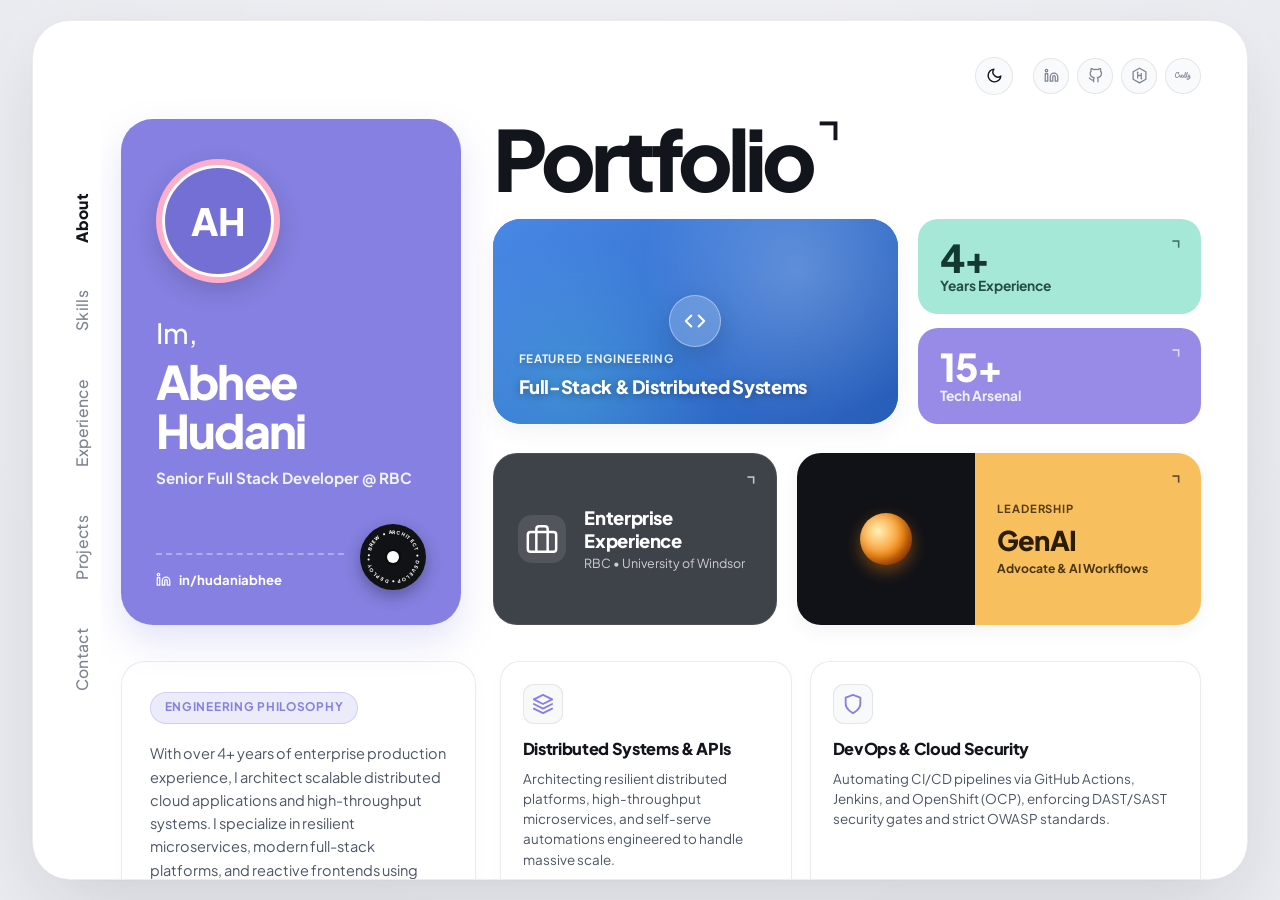
==== commit 158401e3: "chore: temporarily disable resume download buttons" ====
--- a/index.html
+++ b/index.html
@@ -272,6 +272,7 @@
           <span class="mobile-name">Abhee Hudani</span>
         </div>
         <div class="mobile-header-actions">
+          <!-- Resume Download (Disabled until finalized)
           <a href="static/Abhee_Hudani_Resume.pdf" download="Abhee_Hudani_Resume.pdf" class="mobile-resume-btn" aria-label="Download Resume" title="Download Resume">
             <svg width="13" height="13" viewBox="0 0 24 24" fill="none" stroke="currentColor" stroke-width="2.2" stroke-linecap="round" stroke-linejoin="round">
               <path d="M21 15v4a2 2 0 0 1-2 2H5a2 2 0 0 1-2-2v-4"></path>
@@ -280,6 +281,7 @@
             </svg>
             <span>Resume</span>
           </a>
+          -->
           <button class="theme-toggle mobile-theme-btn" aria-label="Toggle theme">
             <svg class="sun-icon" width="18" height="18" viewBox="0 0 24 24" fill="none" stroke="currentColor"
               stroke-width="2">
@@ -350,6 +352,7 @@
             <!-- Top Eyebrow Section Pill & Utility Controls -->
             <div class="view-eyebrow-row">
               <div class="eyebrow-right">
+                <!-- Resume Download (Disabled until finalized)
                 <a href="static/Abhee_Hudani_Resume.pdf" download="Abhee_Hudani_Resume.pdf" class="eyebrow-resume-btn" aria-label="Download Resume" title="Download Resume">
                   <svg width="14" height="14" viewBox="0 0 24 24" fill="none" stroke="currentColor" stroke-width="2.2" stroke-linecap="round" stroke-linejoin="round">
                     <path d="M21 15v4a2 2 0 0 1-2 2H5a2 2 0 0 1-2-2v-4"></path>
@@ -358,6 +361,7 @@
                   </svg>
                   <span>Resume</span>
                 </a>
+                -->
 
                 <button class="theme-toggle" id="theme-toggle" aria-label="Toggle Light and Dark Theme">
                   <svg class="sun-icon" xmlns="http://www.w3.org/2000/svg" viewBox="0 0 24 24" fill="none"
@@ -670,7 +674,7 @@
                     </svg>
                   </div>
                   <h4>Quality &amp; Custodianship</h4>
-                  <p>Serving as application custodian upholding strict SonarQube zero-debt benchmarks, WCAG 2.1 AA
+                  <p>Served as application custodian upholding strict SonarQube zero-debt benchmarks, WCAG 2.1 AA
                     accessibility, and team mentorship.</p>
                   <div class="pillar-tags">
                     <span class="pillar-tag">SonarQube</span>
@@ -860,7 +864,7 @@
                     access policies to keep production releases secure.
                   </li>
                   <li>
-                    <strong>Process Leadership &amp; Code Custodianship:</strong> Served as primary application
+                    <strong>Process Leadership &amp; Code Custodianship:</strong> Served as application
                     custodian,
                     shaping the dev team's operational velocity and standards by architecting Jira/Kanban workflows,
                     automated
@@ -879,9 +883,11 @@
                     early-career developers, and helping run workshops teaching kids how to code.
                   </li>
                   <li>
-                    <strong>Recognition &amp; Impact:</strong> Honored with both the RBC Quarterly Performance Award (2026)
+                    <strong>Recognition &amp; Impact:</strong> Honored with both the RBC Quarterly Performance Award
+                    (2026)
                     and the MAD (Make a Difference) Award in recognition of delivering high-impact technical solutions,
-                    solving complex engineering bottlenecks, and consistently supporting and unblocking teammates across Core
+                    solving complex engineering bottlenecks, and consistently supporting and unblocking teammates across
+                    Core
                     Platform Services.
                   </li>
                 </ul>
@@ -1225,6 +1231,21 @@
 
             </div>
 
+            <!-- View All Projects Link -->
+            <div class="projects-cta-container">
+              <a href="https://github.com/novartus?tab=repositories" target="_blank" rel="me noopener noreferrer"
+                class="view-all-projects-btn" aria-label="View all projects on GitHub repositories">
+                <svg width="18" height="18" viewBox="0 0 24 24" fill="none" stroke="currentColor" stroke-width="2"
+                  stroke-linecap="round" stroke-linejoin="round" aria-hidden="true">
+                  <path
+                    d="M9 19c-5 1.5-5-2.5-7-3m14 6v-3.87a3.37 3.37 0 0 0-.94-2.61c3.14-.35 6.44-1.54 6.44-7A5.44 5.44 0 0 0 20 4.77 5.07 5.07 0 0 0 19.91 1S18.73.65 16 2.48a13.38 13.38 0 0 0-7 0C6.27.65 5.09 1 5.09 1A5.07 5.07 0 0 0 5 4.77a5.44 5.44 0 0 0-1.5 3.78c0 5.42 3.3 6.61 6.44 7A3.37 3.37 0 0 0 9 18.13V22">
+                  </path>
+                </svg>
+                <span>View all projects</span>
+                <span class="btn-arrow" aria-hidden="true">↗</span>
+              </a>
+            </div>
+
           </div>
         </section>
 
@@ -1307,6 +1328,7 @@
                     <polyline points="7 7 17 7 17 17"></polyline>
                   </svg>
                 </a>
+                <!-- Resume Download (Disabled until finalized)
                 <a href="static/Abhee_Hudani_Resume.pdf" download="Abhee_Hudani_Resume.pdf"
                   class="contact-cta-button contact-resume-button" aria-label="Download Resume PDF">
                   <span>Download Resume</span>
@@ -1317,6 +1339,7 @@
                     <line x1="12" y1="15" x2="12" y2="3"></line>
                   </svg>
                 </a>
+                -->
               </div>
             </div>
 
@@ -1334,7 +1357,7 @@
                 rel="me noopener noreferrer">HackerRank</a>
               <a href="https://www.credly.com/users/9f4fb15e-081b-4c85-a445-fd6a66c3c311" target="_blank"
                 rel="me noopener noreferrer">Credly</a>
-              <a href="static/Abhee_Hudani_Resume.pdf" download="Abhee_Hudani_Resume.pdf">Resume</a>
+              <!-- <a href="static/Abhee_Hudani_Resume.pdf" download="Abhee_Hudani_Resume.pdf">Resume</a> -->
             </div>
           </div>
         </footer>
--- a/css/styles.css
+++ b/css/styles.css
@@ -1660,6 +1660,57 @@
 
 .project-spec-link:hover .spec-arrow {
   transform: translateX(3px);
+}
+
+/* Projects Bottom CTA - View All Repositories */
+.projects-cta-container {
+  display: flex;
+  justify-content: center;
+  margin-top: 3.25rem;
+  padding-bottom: 0.5rem;
+}
+
+.view-all-projects-btn {
+  display: inline-flex;
+  align-items: center;
+  gap: 0.75rem;
+  padding: 0.95rem 2.25rem;
+  border-radius: 100px;
+  font-size: 0.95rem;
+  font-weight: 700;
+  color: var(--text-primary);
+  background: var(--card-hover);
+  border: 1px solid var(--border-color);
+  text-decoration: none;
+  transition: all 0.3s cubic-bezier(0.16, 1, 0.3, 1);
+  box-shadow: 0 4px 16px rgba(0, 0, 0, 0.03);
+}
+
+.view-all-projects-btn:hover {
+  color: var(--accent-color);
+  border-color: var(--accent-color);
+  background: var(--card-bg);
+  transform: translateY(-3px);
+  box-shadow: 0 12px 28px -5px var(--accent-glow);
+}
+
+.view-all-projects-btn svg {
+  color: var(--accent-color);
+  transition: transform 0.25s ease;
+}
+
+.view-all-projects-btn:hover svg {
+  transform: scale(1.1);
+}
+
+.view-all-projects-btn .btn-arrow {
+  font-size: 1.15rem;
+  transition: transform 0.25s ease;
+  line-height: 1;
+}
+
+.view-all-projects-btn:hover .btn-arrow {
+  transform: translate(3px, -3px);
 }
 
 /* ==========================================================================
--- a/css/styles.css
+++ b/css/styles.css
@@ -1660,6 +1660,57 @@
 
 .project-spec-link:hover .spec-arrow {
   transform: translateX(3px);
+}
+
+/* Projects Bottom CTA - View All Repositories */
+.projects-cta-container {
+  display: flex;
+  justify-content: center;
+  margin-top: 3.25rem;
+  padding-bottom: 0.5rem;
+}
+
+.view-all-projects-btn {
+  display: inline-flex;
+  align-items: center;
+  gap: 0.75rem;
+  padding: 0.95rem 2.25rem;
+  border-radius: 100px;
+  font-size: 0.95rem;
+  font-weight: 700;
+  color: var(--text-primary);
+  background: var(--card-hover);
+  border: 1px solid var(--border-color);
+  text-decoration: none;
+  transition: all 0.3s cubic-bezier(0.16, 1, 0.3, 1);
+  box-shadow: 0 4px 16px rgba(0, 0, 0, 0.03);
+}
+
+.view-all-projects-btn:hover {
+  color: var(--accent-color);
+  border-color: var(--accent-color);
+  background: var(--card-bg);
+  transform: translateY(-3px);
+  box-shadow: 0 12px 28px -5px var(--accent-glow);
+}
+
+.view-all-projects-btn svg {
+  color: var(--accent-color);
+  transition: transform 0.25s ease;
+}
+
+.view-all-projects-btn:hover svg {
+  transform: scale(1.1);
+}
+
+.view-all-projects-btn .btn-arrow {
+  font-size: 1.15rem;
+  transition: transform 0.25s ease;
+  line-height: 1;
+}
+
+.view-all-projects-btn:hover .btn-arrow {
+  transform: translate(3px, -3px);
 }
 
 /* ==========================================================================
